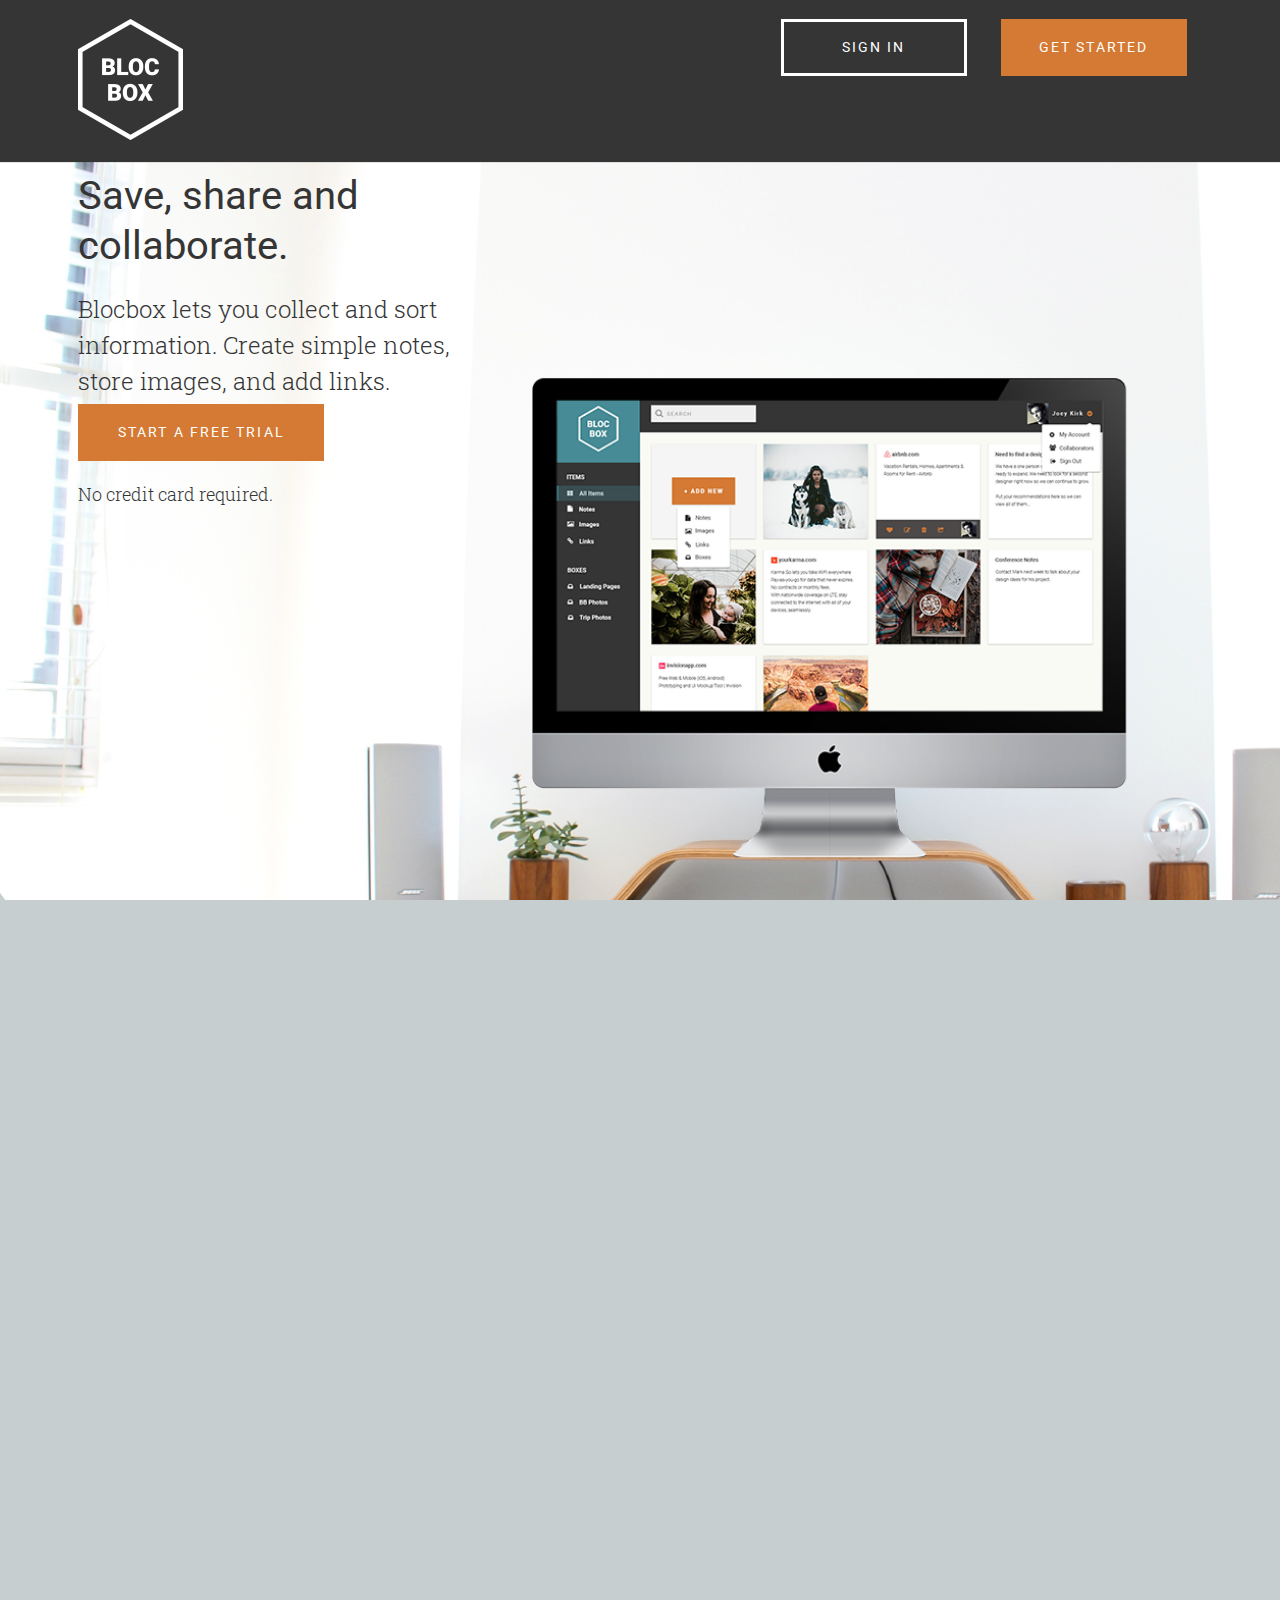
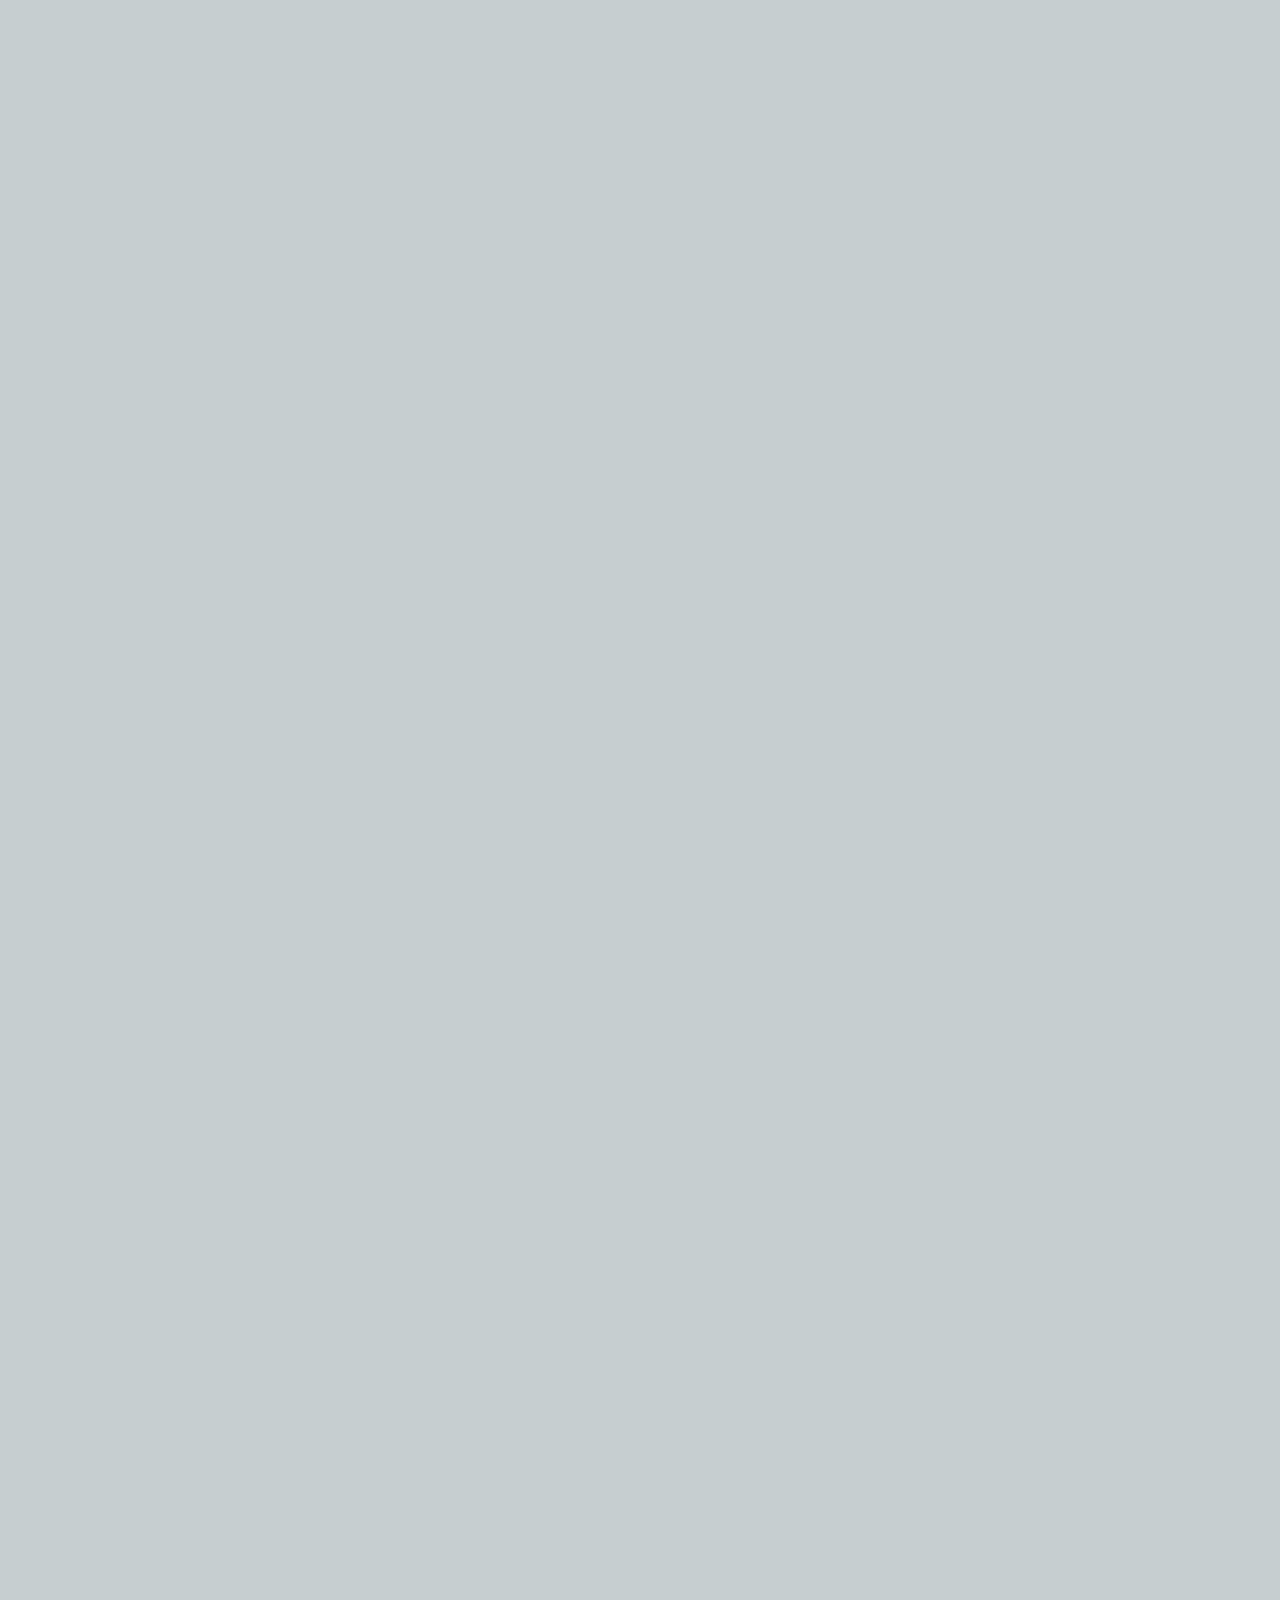
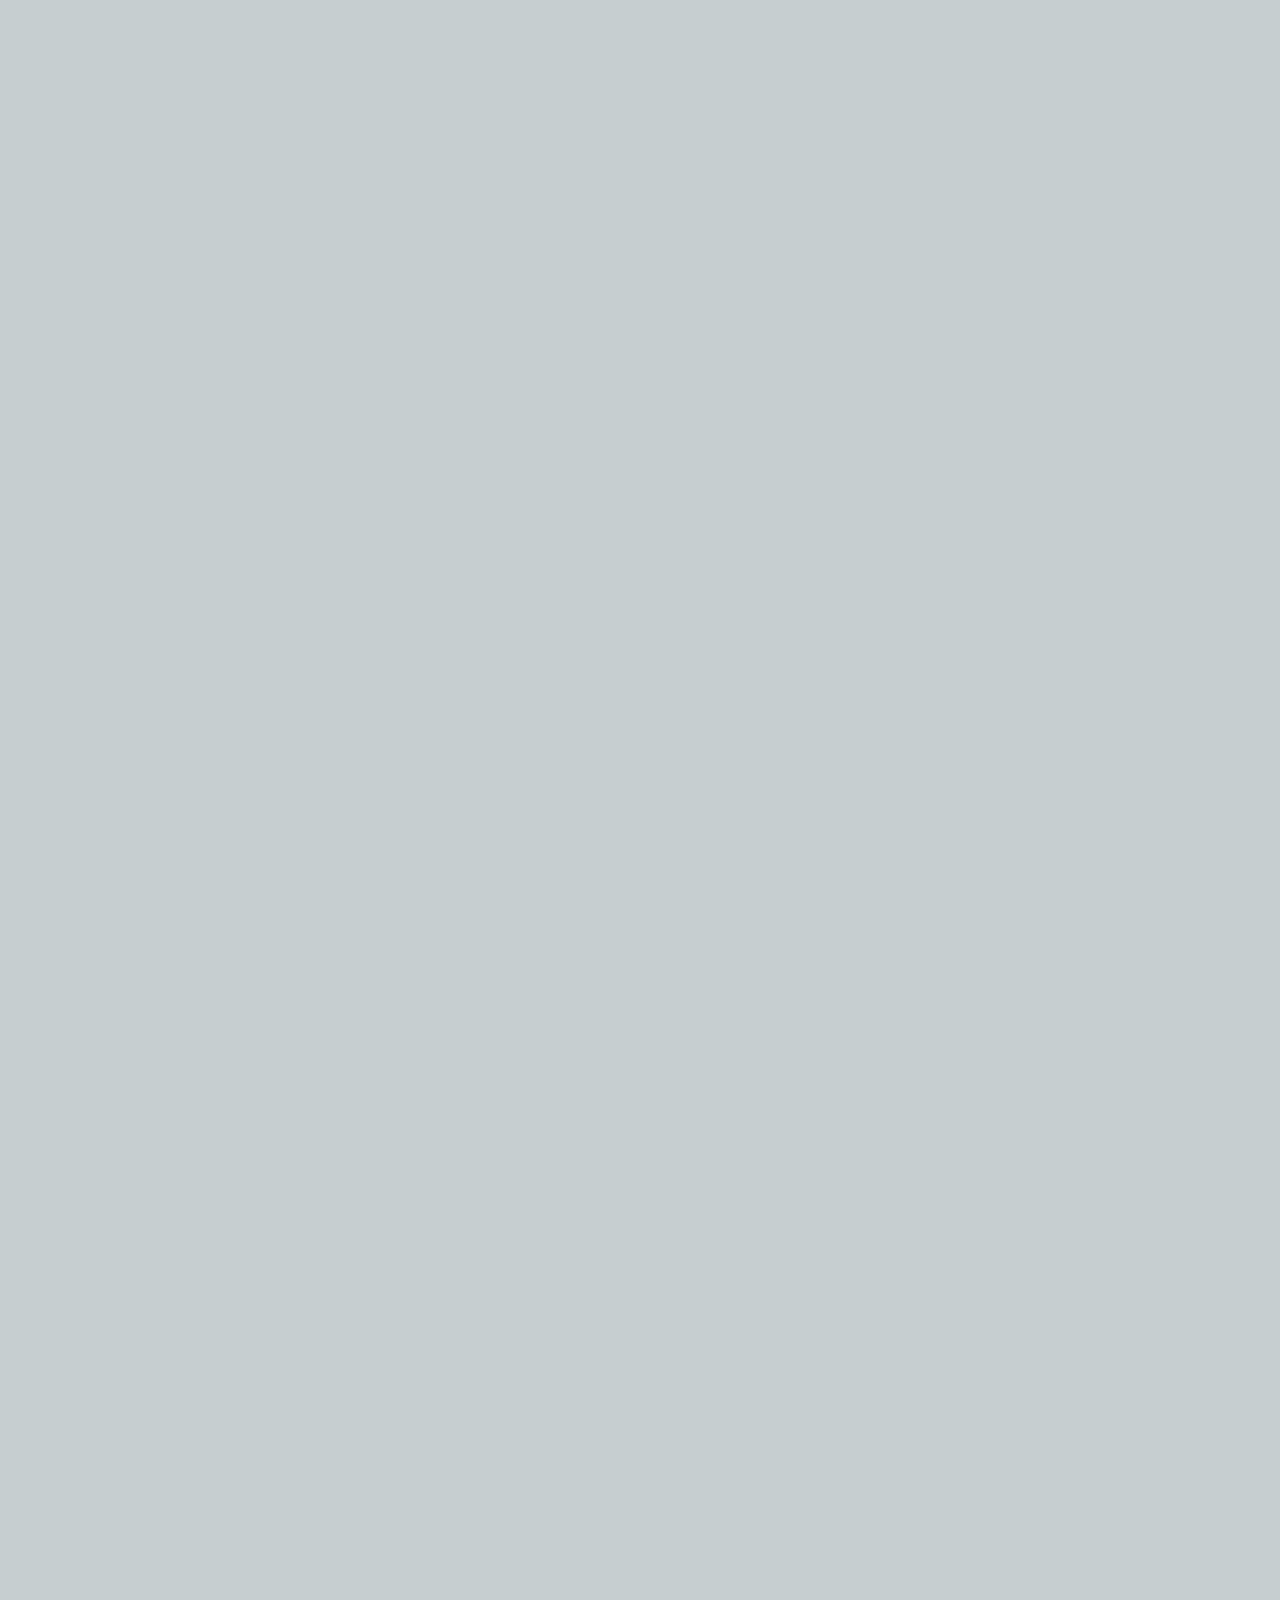
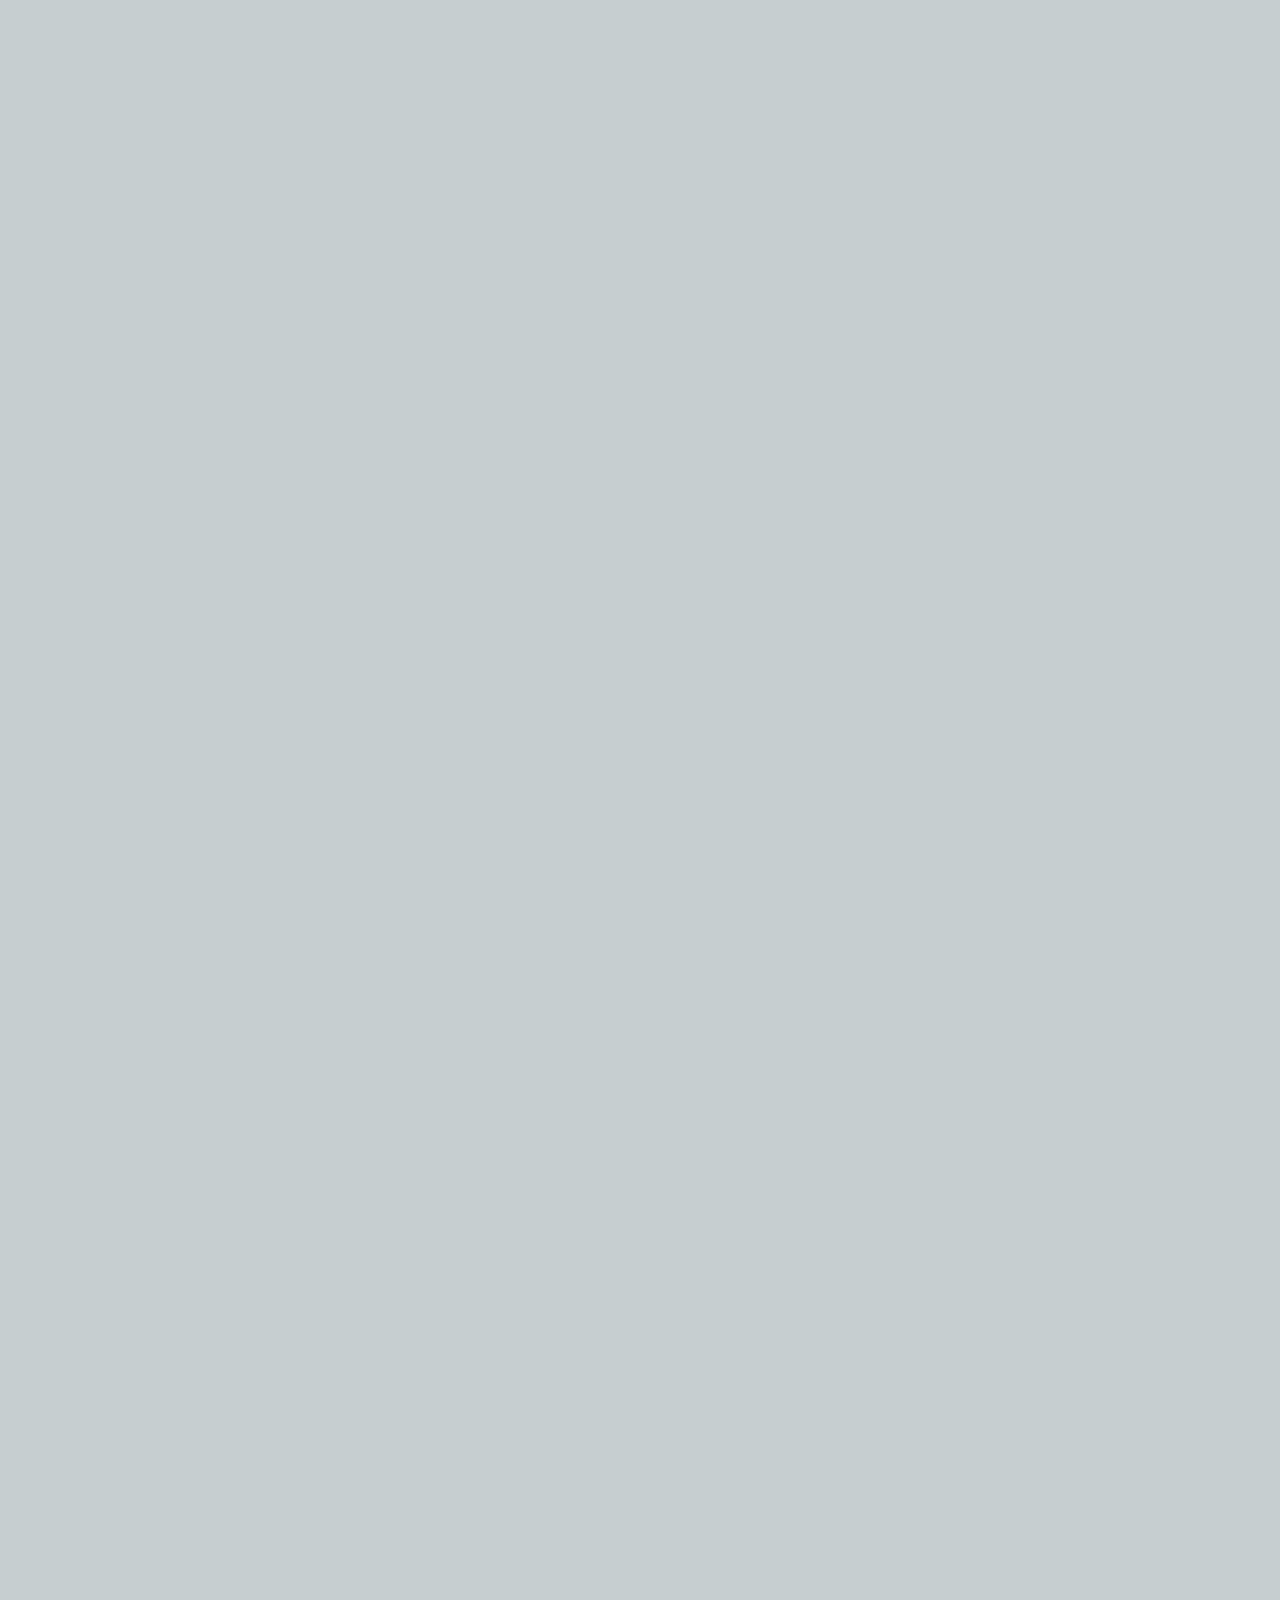
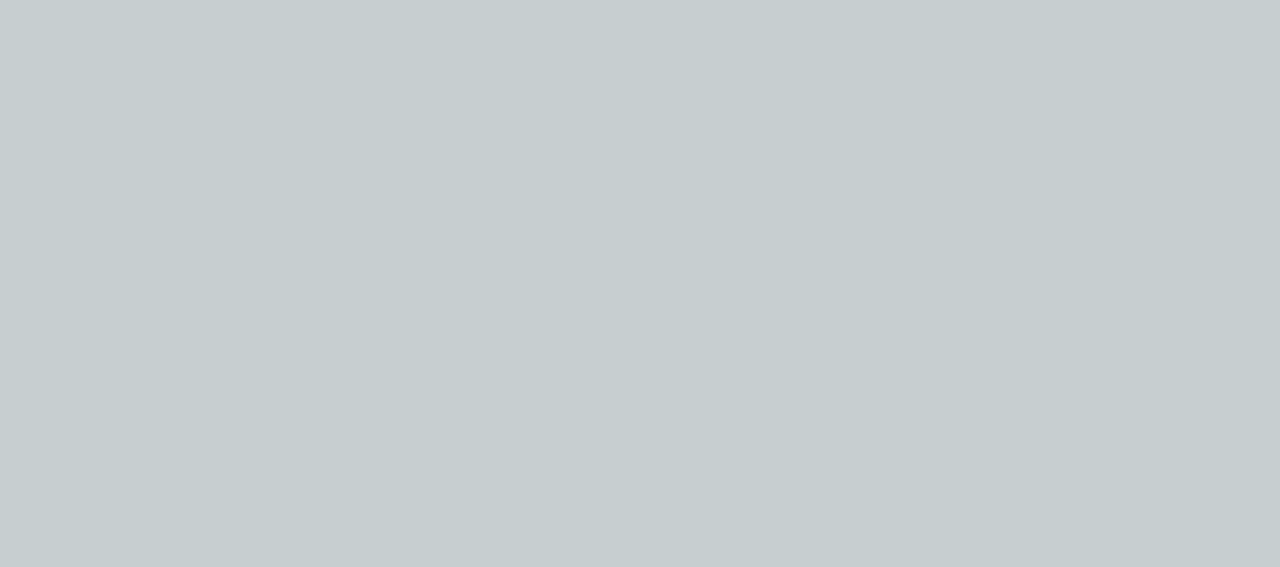
==== index.html @ d4525fab "Assignment-32-completed" ====
<!DOCTYPE html>
<html lang="en-us">
<head>
  <meta http-equiv="X-UA-Compatible" content="IE=Edge">
  <meta charset="UTF-8">
  <title>Save, share and collaborate | Blocbox</title>

  <!-- Google Fonts -->
  <link href="https://fonts.googleapis.com/css?family=Roboto+Slab:300,400|Roboto:400,500" rel="stylesheet">

  <!-- CSS -->
 <link rel="stylesheet" href="css/normalize.css">
 <link rel="stylesheet" href="css/style.css">
 <link rel="stylesheet" href="css/font-awesome.css">
   <link rel="stylesheet"
  href="https://cdn.jsdelivr.net/npm/animate.css@3.5.2/animate.min.css">
  <!-- or -->
  <link rel="stylesheet"
  href="https://cdnjs.cloudflare.com/ajax/libs/animate.css/3.5.2/animate.min.css">
</head>
<body>
   <!-- Hero -->
  <header>
    <nav class="container">
      <div class="hero-text one-half">
        <a href="index.html" class="site-logo"><img src="images/site-logo.png" alt="Blocbox" /></a>
        <h1 class="animated fadeIn">Save, share and<br/>collaborate.</h1>
        <h2>Blocbox lets you collect and sort<br/>information. Create simple notes,<br/>store images, and add links.</h2>
        <a href="signup.html" class="btn-trial"><h7>START A FREE TRIAL</h7></a>
        <p>No credit card required.</p>
      </div>
      <div class="one-half">
        <ul>
          <li class="btn-outline"><a href="signin.html"><h7>SIGN IN</h7></a></li>
            <li class="btn-header"><a href="signup.html"><h7>GET STARTED</h7></a></li>
          </ul>
        </div>
      </nav>
    </header>
    <main role="main">

      <!-- Benefits -->
      <section class="benefits">
      <ul class="container">
        <li class="create-notes-text one-half">
        <h3>CREATE NOTES</h3>
        <p>Using Markdown, you can create simple text­based documents to save and share. You can collaborate with others to write and edit content.</p>
        <a href="signup.html" class="btn-brown"><h7>GET STARTED</h7></a>
        </li>
        <li class="create-notes-image one-half">
        <img src="images/create-notes.png" alt="Create Notes" />
        </li>
        <li class="save-images-text one-half">
        <h3>SAVE IMAGES</h3>
        <p>Are there images you find interesting enough to save? Now you have a way to organize and store those within blocbox.</p>
        <a href="signup.html" class="btn-brown"><h7>GET STARTED</h7></a>
        </li>
        <li class="save-images-image one-half">
        <img src="images/save-images.png" alt="Save Images" />
        </li>
        <li class="add-links-text one-half">
        <h3>ADD LINKS</h3>
        <p>Forget bookmarking sites in your browser. With blocbox, you can add links, group them and view them from any computer.</p>
        <a href="signup.html" class="btn-brown"><h7>GET STARTED</h7></a>
        </li>
        <li class="add-links-image left-half">
        <img src="images/add-links.png" alt="Add Links" />
        </li>
      </ul>
      </section>

        <!-- Pricing -->
        <section class="pricing">
          <div class="container">
            <h3>PRICING</h3>
            <p>We have many options to fit your needs. It’s free to try out for 30 days* Here are the different features of each plan:</p>
          </div>
          <ul class="container">
            <li class="one-third">
              <div class="box-casual">
                <h4>CASUAL</h4>
                <h6>FREE</h6>
                <ul>
                <h4>
                  <li>Up to 5 boxes</li>
                  <li>Up to 10 collaborators</li>
                  <li><strong>2GB</strong> of storage</li>
                </h4>
                </ul>
                <a href="signup.html" class="btn-trial"><h7>START A FREE TRIAL</h7></a>
              </div>
            </li>
          <li class="one-third">
             <div class="box-professional">
               <h4>PROFESSIONAL</h4>
               <h6><span>$</span>5 <span class="month">/month</span></h6>
               <img src="images/professional-bookmark-icon.png" alt="Professional" />
                <ul>
                <h4>
                 <li>Unlimited boxes</li>
                 <li>Up to 20 collaborators</li>
                 <li><strong>5GB</strong> of storage</li>
                 <li>Real-time collaboration</li>
               </h4>
                </ul>
                <a href="signup.html" class="btn-trial"><h7>START A FREE TRIAL</h7></a>
              </div>
           </li>
         <li class="one-third">
             <div class="box-expert">
              <h4>EXPERT</h4>
              <h6><span>$</span>10 <span class="month">/month</span></h6>
              <ul>
              <h4>
               <li>Unlimited boxes</li>
               <li>Unlimited collaborators</li>
               <li><strong>Unlimited</strong> storage</li>
               <li>Real-time collaboration</li>
             </h4>
              </ul>
              <a href="signup.html" class="btn-trial"><h7>START A FREE TRIAL</h7></a>
             </div>
          </li>
        </ul>
      </section>

  <!-- Testimonials -->
 <section class="testimonials">
   <div class="container">
     <h3>TESTIMONIALS</h3>
     <p>Blocbox has more than 100,000 satisfied users storing and collaborating with teams across the world. Here’s what a few have to say:</p>
   </div>
   <ul class="container">
     <li class="one-half">
       <blockquote><h4>"Blocbox has made it easier to find</br>and keep things I love."</h4></blockquote>
       <img src="images/stella.png" alt="avatar">
       <p class="name"><strong>Stella B.</strong><br/>Freelance Designer, N. Dakota</p>
     </li>  
     <li class="one-half">
       <blockquote><h4>"I can share my notes with other</br>designers on my team."</h4>
       </blockquote>
       <img src="images/rich.png" alt="avatar">
       <p class="name"><strong>Rich G.</strong><br/>Product Designer, MA</p>
     </li>  
     <li class="one-half">
       <blockquote><h4>"Creating simple text documents</br>couldn't be any easier."</h4>
       </blockquote>
       <img src="images/steve.png" alt="avatar">
       <p class="name"><strong>Steve G.</strong><br/>Accountant, NY</p>
     </li>
     <li class="one-half">
       <blockquote><h4>"Blocbox allows me to save my</br>favorite images and links easily."</h4></blockquote>
       <img src="images/Greg.png" alt="avatar">
       <p class="name"><strong>Greg B.</strong><br/>UX Designer, CA</p>
     </li>   
  </ul>
 </section>
      </main>
      <!-- Footer -->
 <footer>
   <div class="container footer-nav-block">
       <div class="left-footer-block one-fifth">
         <h8 class="copyright-block">&copy; 2017 Blocbox All Rights Reserved.</h8>
       </div>
       <nav class="link-block middle-left-footer-block one-fifth">
        <h5>MEET BLOCBOX</h5>
         <ul>
           <li><a href=""><h5>Contact Us</h5></a></li>
           <li><a href=""><h5>About Us</h5></a></li>
         </ul>
       </nav>
       <nav class="link-block middle-footer-block one-fifth">
        <h5>BLOCBOX TERMS</h5>
         <ul>
           <li><a href=""><h5>Terms</h5></a></li>
           <li><a href=""><h5>Privacy Policy</h5></a></li>
         </ul>
       </nav>
       <nav class="link-block middle-right-footer-block one-fifth">
        <h5>FOLLOW US</h5>
         <ul>
           <li><img src="images/twitter.png" alt="avatar"></li>
           <li><img src="images/facebook.png" alt="avatar"></li>
           <li><img src="images/instagram.png" alt="avatar"></li>
         </ul>
       </nav>
       <div class="right-footer-block one-fifth">
         <img class="logo" src="images/site-logo.png" alt="Blocbox" />
       </div>
   </div>
 </footer>
</body>
</html>
---- css/style.css ----
html, body{
   overflow-x: hidden;
 }
 body {
   font-color:#353535;
   background: #c7ced0;
 }

 h1 {
   font-family: 'Roboto', sans-serif;
   font-size: 40px;
   line-height: 50px;
   font-weight: 400;
   margin-bottom: 5px;
 }
  h2 {
   font-family: 'Roboto Slab', serif;
   font-size20px;
   line-height: 36px;
   font-weight: 300;
   margin-bottom: 5px;
 }
 h3 {
   font-family: 'Roboto', sans-serif;
   font-size: 22px;
   font-weight: 400;
   letter-spacing: 0.2em;
   margin-bottom: 5px;
 }
 h5 {
   font-family: 'Roboto', sans-serif;
   font-size: 14px;
   font-weight: 400;
 }
 h4 {
   font-family: 'Roboto', sans-serif;
   font-size: 16px;
   line-height: 40px;
   font-weight: 400;
   margin-bottom: 5px;
 }
 h6 {
   font-family: 'Roboto', sans-serif;
   font-size: 24px;
   line-height: 30px;
   font-weight: 400;
   margin-bottom: 5px;
 }
 h7 {
   font-family: 'Roboto', sans-serif;
   font-size: 14px;
   font-weight: 400;
   letter-spacing: 0.15em;
   margin-bottom: 5px;
 }
 h8 {
   font-family: 'Roboto', sans-serif;
   font-size: 12px;
   font-weight: 400;
   margin-bottom: 5px;
 }

 p {
   font-family: 'Roboto Slab', serif;
   font-size: 18px;
   line-height: 30px;
   font-weight: 300;
 }
 
 /* GRID */
 .container {
   margin-right: auto;
   margin-left: auto;
   padding-left: 15px;
   padding-right: 15px;
   position: relative;
 }
 .container:before,
 .container:after {
   content: " ";
   display: table;
 }
 .container:after {
   clear: both;
 }
 .one-half, .one-third, .one-fourth, .one-fifth {
   width:96%;
   float:left;
   position:relative;
   min-height: 1px;
   margin:0 2% 20px;
 }

@media (min-width: 768px) {
   .container {
     width: 750px;
   }
 }
 @media (min-width: 992px) {
   .container {
     width: 970px;
   }
   .one-half {
     width:46%;
   }
   .one-third {
     width:29.33333%;
   }
   .one-fourth {
     width:21%;
   }
   .one-fifth {
     width:17%;
 }
 @media (min-width: 1200px) {
   .container {
     width: 1170px;
   }
 @media (min-width: 1900px) {
  .container {
    width: 1870px;
  }
 }

 /* HEADER */
 header {
   color:#353535;
   background-image: url("images/hero.png");
   height:1106px;
   width: 100%;
   background-repeat: no-repeat;
   background-size: cover;
   background-position: top center;
   margin-top: 0;
   padding: 0;
}
 }
 header nav {
   padding:1.2em 0;
 }
 header nav ul {
   display:inline;
   text-align: right;
   float:right;
   margin:0;
 }
 header nav ul > li {
   list-style-type: none;
   display: inline-block;
   margin:0 15px;
 }
 header nav ul > li.btn-outline {
   padding:16px 20px;
   text-align: center;
   border:3px solid #FFFFFF;
   font-weight: 400;
   width: 140px;
   display: inline-block;
   box-shadow: 1px 0% 3px 20% #000000;
 }
 header nav ul > li.btn-outline:hover {
   background:#FFFFFF;
 }
 header nav ul > li > a {
   color:#FFFFFF;
   text-decoration: none;
 }
 header nav ul > li.btn-outline:hover > a {
   color:#353535;
 }
 header .hero {
   text-align: left;
   display: block;
   position: relative;
 }

 /* Here text */
 .hero-text one-half {
   margin: 20px
 }

/* The hero image */
html, body{
   height: 100%;
}

 /* BUTTONS */
 .btn-header {
   color: #FFFFFF;
   font-weight: 400;
   text-decoration: none;
   text-align: center;
   padding: 16px 20px;
   background: #d47a34;
   border: 3px solid #d47a34;
   display: inline-block;
   width: 140px;
   box-shadow: 1px 0% 3px 20% #000000;
 }
 .btn-header:hover, .btn-trial:hover {
   background:#e38f4d;
   border: 3px solid #e38f4d;
 }
 .btn-trial {
   color: #FFFFFF;
   font-weight: 400;
   text-decoration: none;
   text-align: center;
   padding: 16px 20px;
   background: #d47a34;
   border: 3px solid #d47a34;
   display: inline-block;
   width: 200px;
   box-shadow: 1px 0% 3px 20% #000000;
 }
 .btn-brown {
   color: #FFFFFF;
   font-weight: 400;
   text-decoration: none;
   text-align: center;
   padding: 16px 20px;
   background: #353535;
   border: 3px solid #353535;
   display: inline-block;
   width: 140px;
   box-shadow: 1px 0% 3px 20% #000000;
 }
 .btn-brown:hover {
   background:#484545;
   border: 3px solid #484545;
 }

/* BENEFITS */
.benefits {
   text-align: left;
   display:block;
   position:relative;
 }
 .benefits ul {
   margin: 0 auto;
   padding:4em 0;
 }
 .benefits ul li {
   list-style-type: none;
   display: inline-block;
 }
 .create-notes-text {
   list-style-type: none;
   float:right;  
   margin:200px 0px 0px 0px;
   vertical-align: middle;
 }
 .create-notes-image {
   list-style-type: none;
   display: inline-block;
   float: left;
 }
.save-images-text {
   list-style-type: none;
   float:left;
   vertical-align: middle;
   margin:200px
}
.save-images-image {
   list-style-type: none;
   display: inline-block;
   float: right;
 }
.add-links-text {
   list-style-type: none;
   float:right;
   vertical-align: middle;
   margin:200px
}
.add-links-image {
   list-style-type: none;
   display: inline-block;
   float: left;
}

/* PRICING */
 .pricing {
   background-image: url("images/pricing-background.png");
   background-size: cover;
   text-align: center;
   background-repeat: no-repeat;
   background-position: top center;
   margin-top: 0;
   padding: 0;
 }
 .pricing h2, .pricing p {
   color:#FFFFFF;
 }
 .pricing ul {
   margin:0 auto;
   padding:2em 0;
 }
 .pricing ul li {
   list-style-type: none;
 } 
 .box {
   padding:0 15px 15px;
   background: #FFFFFF;
   box-shadow: 0px 2px 4px 0px rgba(0,0,0,0.20);
   min-height: 439px;
   position: relative;
   margin-top: 25px;
 }
 .box.middle {
   min-height: 485px;
   margin-top:0px;
 }
 .box h3 {
   font-family: "Lato", Helvetica, Arial, sans-serif;
   font-weight: 600;
   text-transform: uppercase;
   background: #E2E2E2;
   box-shadow: 0px 1px 2px 0px rgba(0,0,0,0.40);
   left:0;
   right:0;
   top:0;
   text-align: center;
   margin:0 -15px 40px;
   padding:10px 0;
 }
 .box h4 {
   font-size:50px;
   font-weight: normal;
   margin:40px 0 10px;
   color:#3498DB;
 }
 .box h4 span {
   font-size:32px;
   vertical-align: top;
 }
 .box h4 span.month {
   font-family: "Lato", Helvetica, Arial, sans-serif;
   font-weight: 100;
   color:#888888;
   font-size:20px;
   vertical-align: middle;
 }
 .box ul li {
   font-size:18px;
   margin-bottom:20px;
   font-weight: 100;
 }
 .box .btn {
   position:absolute;
   bottom:20px;
   left:20px;
   right:20px;
 }
 .small {
   font-size: 12px;
   color: #FEFEFE;
   line-height: 15px;
   font-style:italic;
 }

 /* TESTIMONIALS */
 .testimonials {
   background-image: url("images/testimonials.png");
   padding:4em 0;
   text-align: center;
 }
 .testimonials h2 {
   color:#3498DB;
 }
 .testimonials ul li {
   list-style-type: none;
 }
 .testimonials blockquote {
   color:#FFFFFF;
   text-align: left;
   font-style: italic;
   background:#34495E;
   position: relative;
   padding:30px;
   width:auto;
   margin:0;
 }
 .testimonials blockquote:after {
   top: 100%;
   left: 13%;
   border: solid transparent;
   content: " ";
   height: 0;
   width: 0;
   position: absolute;
   pointer-events: none;
   border-top-color: #34495E;
   border-width: 10px;
   margin-left: -10px;
 }
 .testimonials img {
   height: 65px;
   width: 65px;
   border-radius:50%;
   float: left;
   display: inline-block;
   margin:20px 10px 0 0;
 }
 .testimonials p.name {
   float: left;
   display: inline-block;
   text-align: left;
   font-size:13px;
   margin-top: 30px;
 }
 /* FOOTER */
 footer {
   background-color: #353535;
   color: #FFFFFF;
   height: 220px;
   position: relative;
   overflow: hidden;
   z-index: 0;
 }
 footer nav ul li {
   list-style-type: none;
   display: inline;
 }
 footer nav ul li a {
   color:#FFFFFF;
   text-decoration: none;
 }
 footer .right-footer-block {
   background-color: transparent;
 }
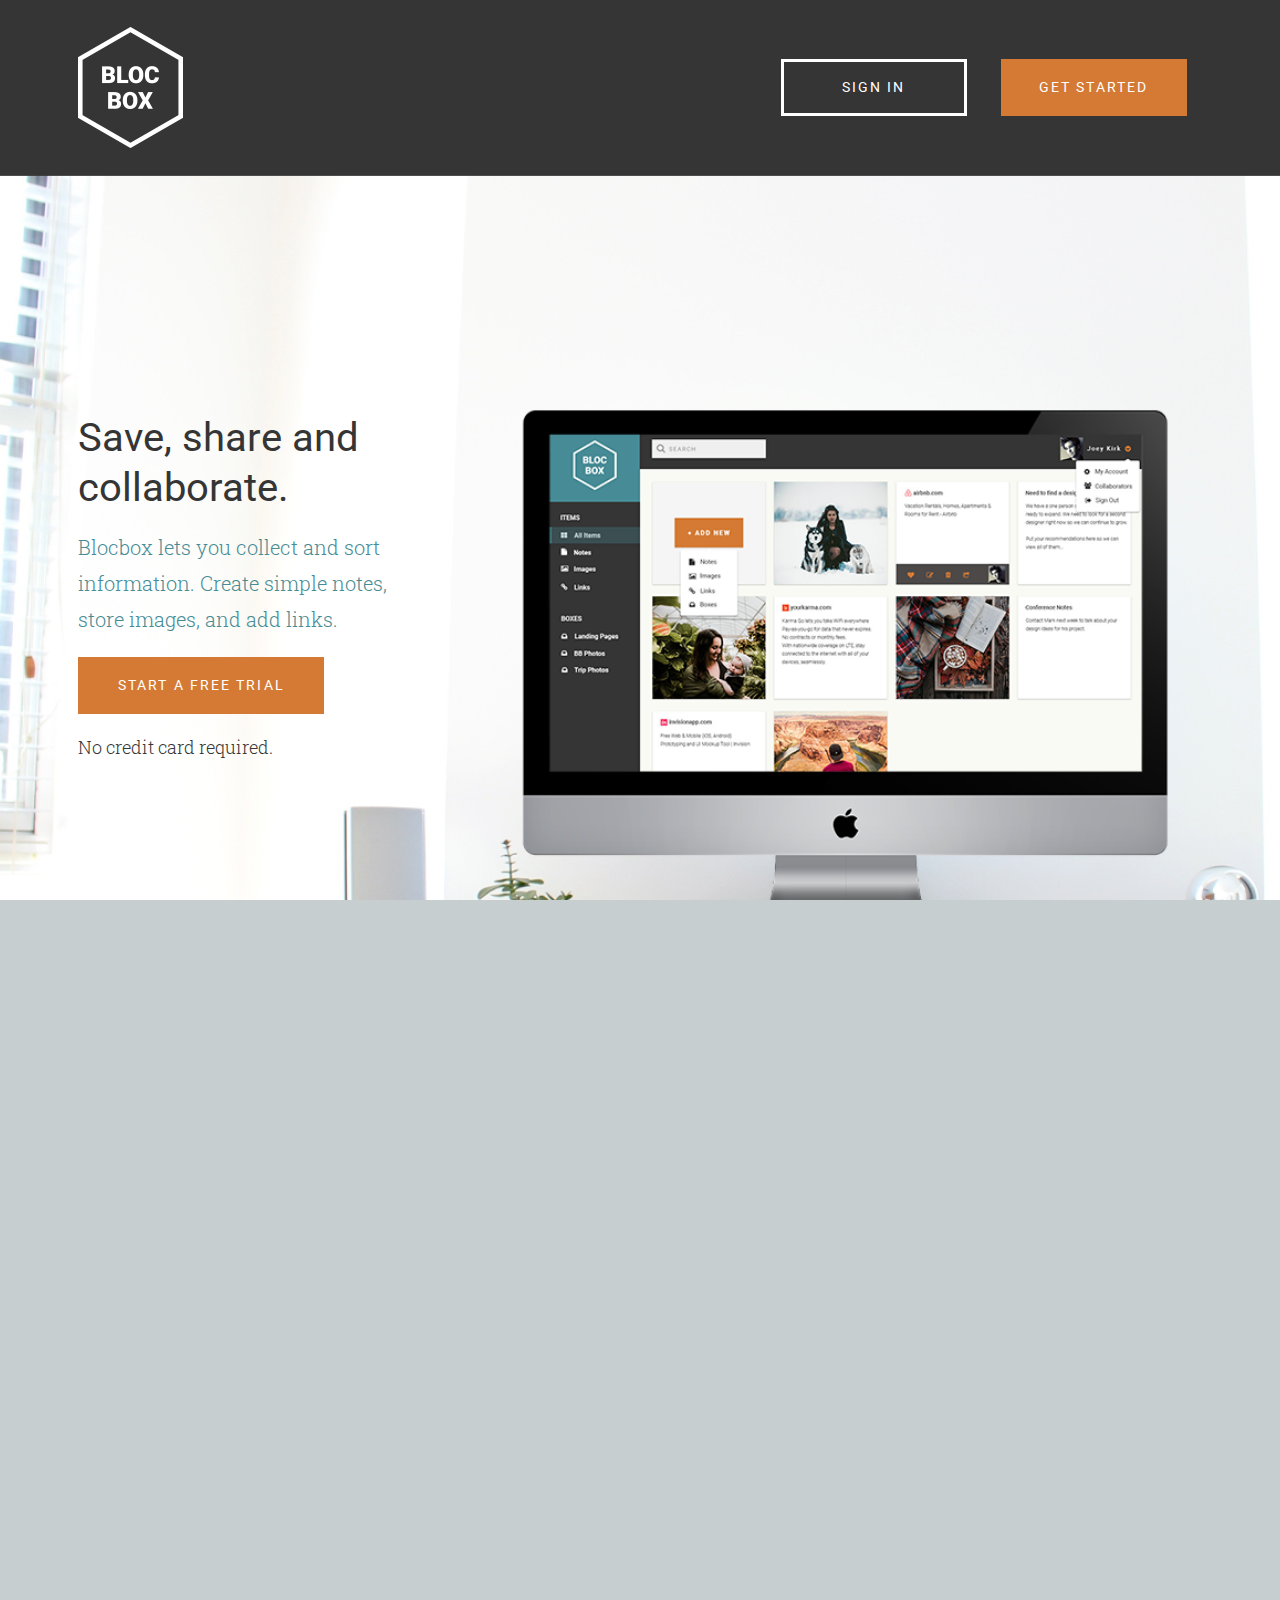
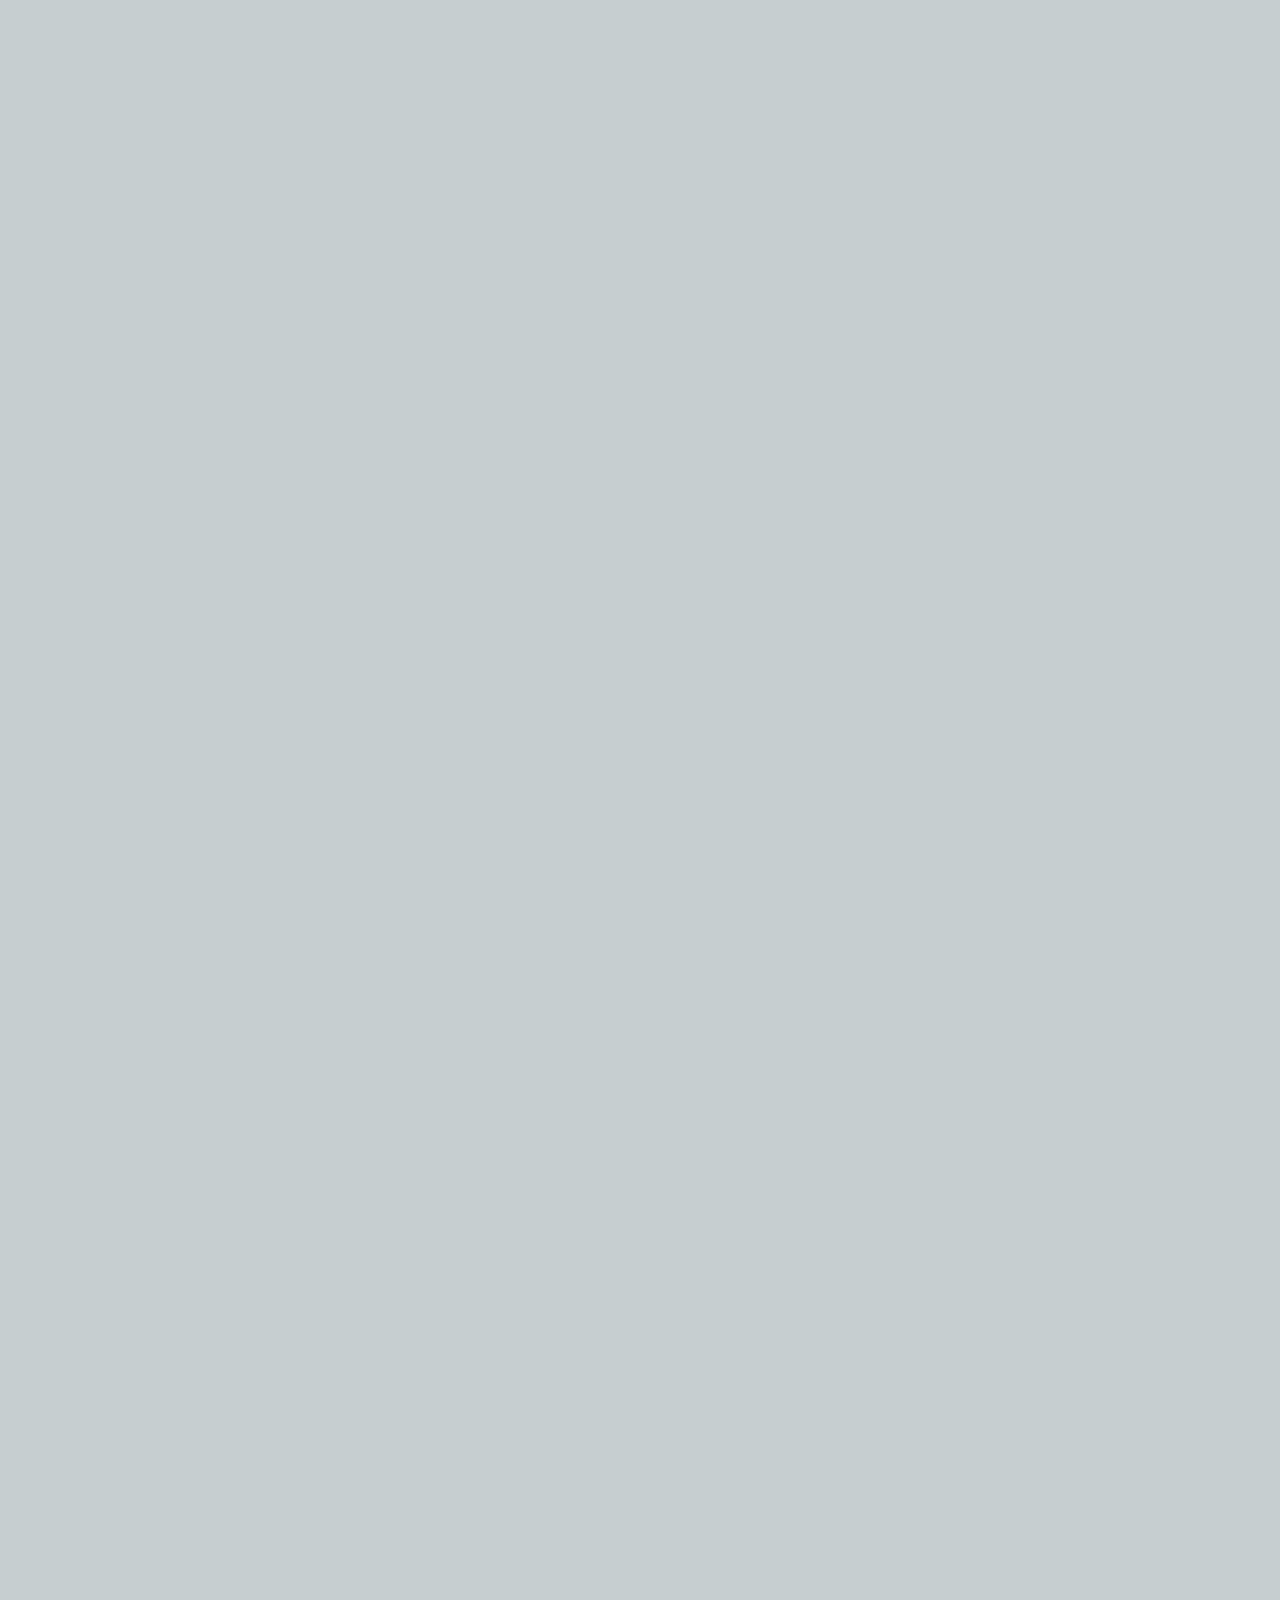
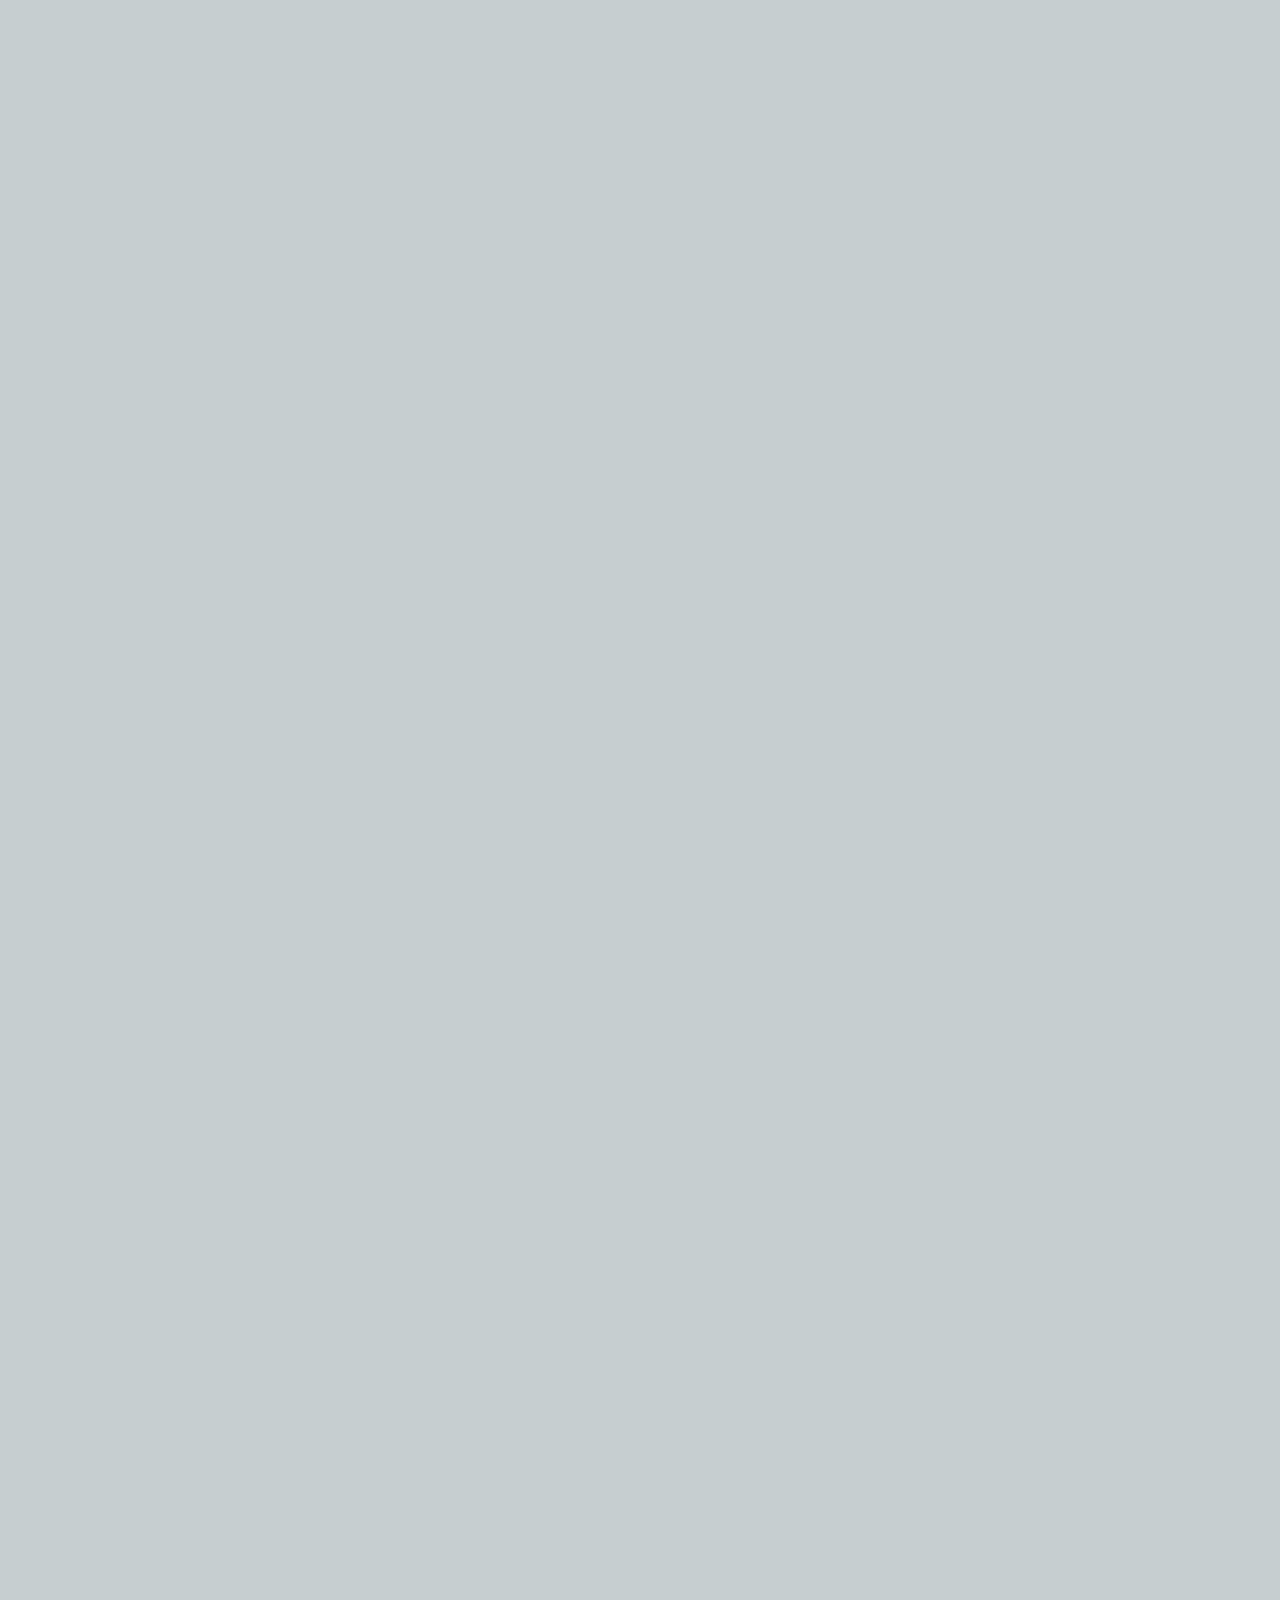
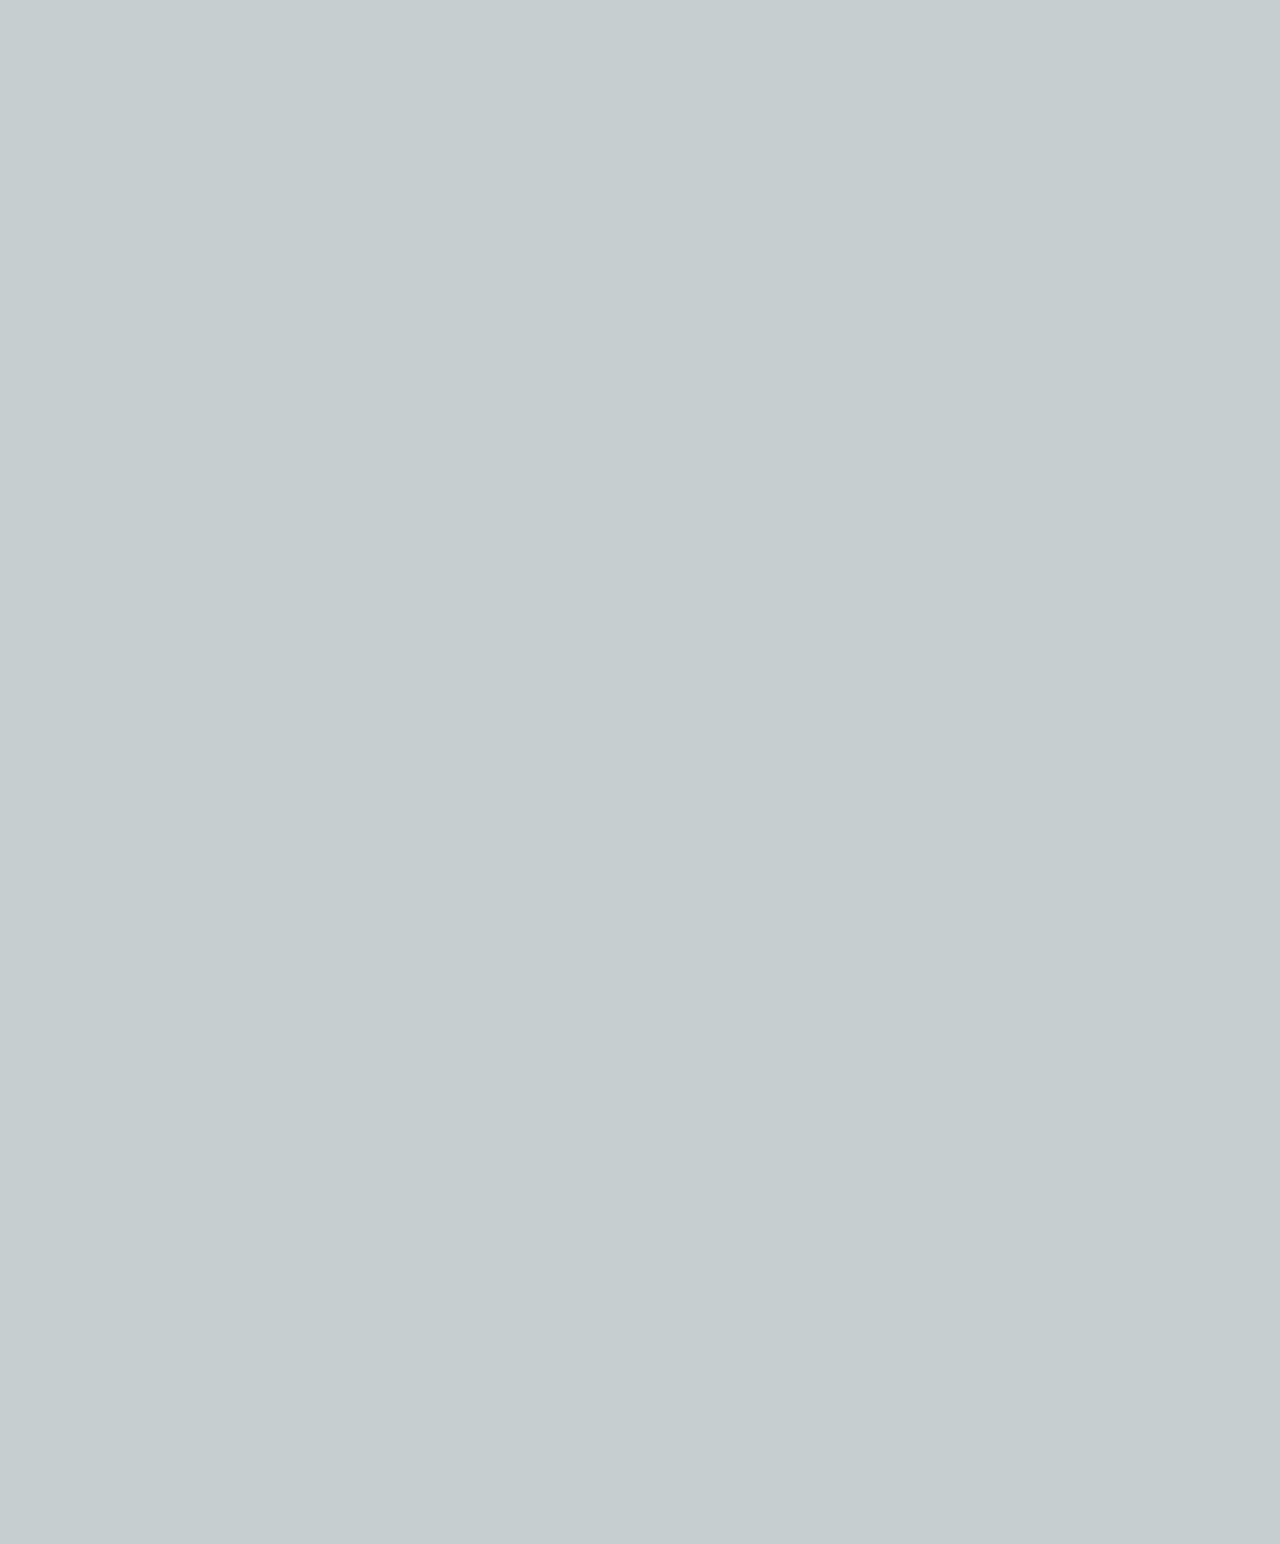
==== commit 494ea508: "Assignment-31-completed" ====
--- a/index.html
+++ b/index.html
@@ -24,10 +24,12 @@
     <nav class="container">
       <div class="hero-text one-half">
         <a href="index.html" class="site-logo"><img src="images/site-logo.png" alt="Blocbox" /></a>
+      <div class="text">
         <h1 class="animated fadeIn">Save, share and<br/>collaborate.</h1>
         <h2>Blocbox lets you collect and sort<br/>information. Create simple notes,<br/>store images, and add links.</h2>
         <a href="signup.html" class="btn-trial"><h7>START A FREE TRIAL</h7></a>
         <p>No credit card required.</p>
+      </div>
       </div>
       <div class="one-half">
         <ul>
@@ -63,7 +65,7 @@
         <p>Forget bookmarking sites in your browser. With blocbox, you can add links, group them and view them from any computer.</p>
         <a href="signup.html" class="btn-brown"><h7>GET STARTED</h7></a>
         </li>
-        <li class="add-links-image left-half">
+        <li class="add-links-image one-half">
         <img src="images/add-links.png" alt="Add Links" />
         </li>
       </ul>
@@ -73,50 +75,50 @@
         <section class="pricing">
           <div class="container">
             <h3>PRICING</h3>
-            <p>We have many options to fit your needs. It’s free to try out for 30 days* Here are the different features of each plan:</p>
+            <p>We have many options to fit your needs. It’s free to try out for 30 days*</br>Here are the different features of each plan:</p>
           </div>
           <ul class="container">
             <li class="one-third">
-              <div class="box-casual">
+              <div class="box">
                 <h4>CASUAL</h4>
                 <h6>FREE</h6>
                 <ul>
-                <h4>
+                <h9>
                   <li>Up to 5 boxes</li>
                   <li>Up to 10 collaborators</li>
                   <li><strong>2GB</strong> of storage</li>
-                </h4>
+                </h9>
                 </ul>
                 <a href="signup.html" class="btn-trial"><h7>START A FREE TRIAL</h7></a>
               </div>
             </li>
           <li class="one-third">
-             <div class="box-professional">
+             <div class="box">
                <h4>PROFESSIONAL</h4>
                <h6><span>$</span>5 <span class="month">/month</span></h6>
-               <img src="images/professional-bookmark-icon.png" alt="Professional" />
+               <img src="images/professional-bookmark-icon.png" alt="Professional" class="bookmark-icon" />
                 <ul>
-                <h4>
+                <h9>
                  <li>Unlimited boxes</li>
                  <li>Up to 20 collaborators</li>
                  <li><strong>5GB</strong> of storage</li>
                  <li>Real-time collaboration</li>
-               </h4>
+               </h9>
                 </ul>
                 <a href="signup.html" class="btn-trial"><h7>START A FREE TRIAL</h7></a>
               </div>
            </li>
          <li class="one-third">
-             <div class="box-expert">
+             <div class="box">
               <h4>EXPERT</h4>
               <h6><span>$</span>10 <span class="month">/month</span></h6>
               <ul>
-              <h4>
+              <h9>
                <li>Unlimited boxes</li>
                <li>Unlimited collaborators</li>
                <li><strong>Unlimited</strong> storage</li>
                <li>Real-time collaboration</li>
-             </h4>
+             </h9>
               </ul>
               <a href="signup.html" class="btn-trial"><h7>START A FREE TRIAL</h7></a>
              </div>
@@ -128,30 +130,28 @@
  <section class="testimonials">
    <div class="container">
      <h3>TESTIMONIALS</h3>
-     <p>Blocbox has more than 100,000 satisfied users storing and collaborating with teams across the world. Here’s what a few have to say:</p>
+     <p>Blocbox has more than 100,000 satisfied users storing and collaborating</br>with teams across the world. Here’s what a few have to say:</p>
    </div>
    <ul class="container">
-     <li class="one-half">
-       <blockquote><h4>"Blocbox has made it easier to find</br>and keep things I love."</h4></blockquote>
+     <li class="testimonials-bg one-half">
        <img src="images/stella.png" alt="avatar">
        <p class="name"><strong>Stella B.</strong><br/>Freelance Designer, N. Dakota</p>
+       <blockquote>"Blocbox has made it easier to find and keep things I love."</blockquote>
      </li>  
-     <li class="one-half">
-       <blockquote><h4>"I can share my notes with other</br>designers on my team."</h4>
-       </blockquote>
+     <li class="testimonials-bg one-half">
        <img src="images/rich.png" alt="avatar">
        <p class="name"><strong>Rich G.</strong><br/>Product Designer, MA</p>
+       <blockquote>"I can share my notes with other designers on my team."</blockquote>
      </li>  
-     <li class="one-half">
-       <blockquote><h4>"Creating simple text documents</br>couldn't be any easier."</h4>
-       </blockquote>
+     <li class="testimonials-bg one-half">
        <img src="images/steve.png" alt="avatar">
        <p class="name"><strong>Steve G.</strong><br/>Accountant, NY</p>
+       <blockquote>"Creating simple text documents couldn't be any easier."</blockquote>
      </li>
-     <li class="one-half">
-       <blockquote><h4>"Blocbox allows me to save my</br>favorite images and links easily."</h4></blockquote>
+     <li class="testimonials-bg one-half">
        <img src="images/Greg.png" alt="avatar">
        <p class="name"><strong>Greg B.</strong><br/>UX Designer, CA</p>
+       <blockquote>"Blocbox allows me to save my favorite images and links easily."</blockquote>
      </li>   
   </ul>
  </section>
@@ -165,23 +165,23 @@
        <nav class="link-block middle-left-footer-block one-fifth">
         <h5>MEET BLOCBOX</h5>
          <ul>
-           <li><a href=""><h5>Contact Us</h5></a></li>
-           <li><a href=""><h5>About Us</h5></a></li>
+           <li><a href="contactus.html"><h10>Contact Us</h10></a></li>
+           <li><a href="aboutus.html"><h10>About Us</h10></a></li>
          </ul>
        </nav>
        <nav class="link-block middle-footer-block one-fifth">
         <h5>BLOCBOX TERMS</h5>
          <ul>
-           <li><a href=""><h5>Terms</h5></a></li>
-           <li><a href=""><h5>Privacy Policy</h5></a></li>
+           <li><a href="terms.html"><h10>Terms</h10></a></li>
+           <li><a href="policy.html"><h10>Privacy Policy</h10></a></li>
          </ul>
        </nav>
        <nav class="link-block middle-right-footer-block one-fifth">
         <h5>FOLLOW US</h5>
          <ul>
-           <li><img src="images/twitter.png" alt="avatar"></li>
-           <li><img src="images/facebook.png" alt="avatar"></li>
-           <li><img src="images/instagram.png" alt="avatar"></li>
+           <li><img src="images/twitter.png" alt="avatar" class="social"></li>
+           <li><img src="images/facebook.png" alt="avatar" class="social"></li>
+           <li><img src="images/instagram.png" alt="avatar" class="social"></li>
          </ul>
        </nav>
        <div class="right-footer-block one-fifth">
--- a/css/style.css
+++ b/css/style.css
@@ -2,7 +2,7 @@
    overflow-x: hidden;
  }
  body {
-   font-color:#353535;
+   color:#353535;
    background: #c7ced0;
  }
 
@@ -15,10 +15,11 @@
  }
   h2 {
    font-family: 'Roboto Slab', serif;
-   font-size20px;
+   font-size:20px;
    line-height: 36px;
    font-weight: 300;
-   margin-bottom: 5px;
+   margin-bottom: 20px;
+   color: #478b95;
  }
  h3 {
    font-family: 'Roboto', sans-serif;
@@ -31,6 +32,8 @@
    font-family: 'Roboto', sans-serif;
    font-size: 14px;
    font-weight: 400;
+   margin-top: 70px;
+   margin-bottom: 10px;
  }
  h4 {
    font-family: 'Roboto', sans-serif;
@@ -41,7 +44,7 @@
  }
  h6 {
    font-family: 'Roboto', sans-serif;
-   font-size: 24px;
+   font-size: 30px;
    line-height: 30px;
    font-weight: 400;
    margin-bottom: 5px;
@@ -57,9 +60,21 @@
    font-family: 'Roboto', sans-serif;
    font-size: 12px;
    font-weight: 400;
-   margin-bottom: 5px;
- }
-
+ }
+ h9 {
+  font-family: 'Roboto', sans-serif;
+  font-size: 16px;
+  line-height: 40px;
+  font-weight: 400;
+  margin-bottom: 5px;
+}
+h10 {
+  font-family: 'Roboto', sans-serif;
+  font-size: 12px;
+  font-weight: 400;
+  margin: 10px 70px 5px -40px;
+  float: left;
+}
  p {
    font-family: 'Roboto Slab', serif;
    font-size: 18px;
@@ -126,8 +141,8 @@
  header {
    color:#353535;
    background-image: url("images/hero.png");
-   height:1106px;
-   width: 100%;
+   height:1200px;
+   width:100%;
    background-repeat: no-repeat;
    background-size: cover;
    background-position: top center;
@@ -136,7 +151,7 @@
 }
  }
  header nav {
-   padding:1.2em 0;
+   padding:1.7em 0;
  }
  header nav ul {
    display:inline;
@@ -157,6 +172,7 @@
    width: 140px;
    display: inline-block;
    box-shadow: 1px 0% 3px 20% #000000;
+   margin-top: 32px
  }
  header nav ul > li.btn-outline:hover {
    background:#FFFFFF;
@@ -174,9 +190,9 @@
    position: relative;
  }
 
- /* Here text */
- .hero-text one-half {
-   margin: 20px
+ /* Hero text */
+ .text{
+   margin-top: 260px
  }
 
 /* The hero image */
@@ -211,6 +227,7 @@
    border: 3px solid #d47a34;
    display: inline-block;
    width: 200px;
+   position: relative;
    box-shadow: 1px 0% 3px 20% #000000;
  }
  .btn-brown {
@@ -242,54 +259,74 @@
  }
  .benefits ul li {
    list-style-type: none;
-   display: inline-block;
+ }
+ .benefits h3 {
+   color: #353535;
  }
  .create-notes-text {
    list-style-type: none;
    float:right;  
-   margin:200px 0px 0px 0px;
+   margin:325px -50px 0px 100px;
    vertical-align: middle;
  }
  .create-notes-image {
    list-style-type: none;
-   display: inline-block;
-   float: left;
+   float: left;
+   margin-left: -180px; 
+   size: cover;
  }
 .save-images-text {
    list-style-type: none;
    float:left;
    vertical-align: middle;
-   margin:200px
+   margin: 400px 400px 0 auto;
+
 }
 .save-images-image {
    list-style-type: none;
-   display: inline-block;
    float: right;
+   margin:-550px 0px 0px 0px;
+   size: cover;
  }
 .add-links-text {
    list-style-type: none;
    float:right;
    vertical-align: middle;
-   margin:200px
+   margin:750px -600px 0px 250px;
 }
 .add-links-image {
    list-style-type: none;
-   display: inline-block;
-   float: left;
+   float: left;
+   margin-left: -180px; 
+   margin-top: 420px;
+   size: cover;
 }
 
 /* PRICING */
  .pricing {
-   background-image: url("images/pricing-background.png");
-   background-size: cover;
-   text-align: center;
-   background-repeat: no-repeat;
-   background-position: top center;
-   margin-top: 0;
-   padding: 0;
- }
- .pricing h2, .pricing p {
-   color:#FFFFFF;
+  text-align: center;
+  height: 900px;
+  background-position: relative;
+  background-color: #353535;
+  border-radius: 0px 500px 0px 0px;
+}
+ .pricing h6 {
+  color:#478b95;
+ }
+
+ .pricing h4 {
+   background: #478b95;
+   color: #FFFFFF;
+   display: inline-block;
+   height: 65px;
+   width: 343px;
+   border-top-left-radius: 20px;
+   border-top-right-radius: 20px;
+   margin: auto;
+   text-align: center;
+   vertical-align: middle;
+   margin-left: -15px;
+   line-height: 65px;
  }
  .pricing ul {
    margin:0 auto;
@@ -298,74 +335,43 @@
  .pricing ul li {
    list-style-type: none;
  } 
+ .pricing h3 {
+  color: #FFFFFF;
+  margin-top: 80px;
+ }
+ .pricing p {
+  color: #FFFFFF;
+}
  .box {
    padding:0 15px 15px;
    background: #FFFFFF;
    box-shadow: 0px 2px 4px 0px rgba(0,0,0,0.20);
-   min-height: 439px;
+   min-height: 460px;
    position: relative;
    margin-top: 25px;
- }
- .box.middle {
-   min-height: 485px;
-   margin-top:0px;
- }
- .box h3 {
-   font-family: "Lato", Helvetica, Arial, sans-serif;
-   font-weight: 600;
-   text-transform: uppercase;
-   background: #E2E2E2;
-   box-shadow: 0px 1px 2px 0px rgba(0,0,0,0.40);
-   left:0;
-   right:0;
-   top:0;
-   text-align: center;
-   margin:0 -15px 40px;
-   padding:10px 0;
- }
- .box h4 {
-   font-size:50px;
-   font-weight: normal;
-   margin:40px 0 10px;
-   color:#3498DB;
- }
- .box h4 span {
-   font-size:32px;
-   vertical-align: top;
- }
- .box h4 span.month {
-   font-family: "Lato", Helvetica, Arial, sans-serif;
-   font-weight: 100;
-   color:#888888;
-   font-size:20px;
-   vertical-align: middle;
- }
- .box ul li {
-   font-size:18px;
-   margin-bottom:20px;
-   font-weight: 100;
- }
- .box .btn {
-   position:absolute;
-   bottom:20px;
-   left:20px;
-   right:20px;
- }
- .small {
-   font-size: 12px;
-   color: #FEFEFE;
-   line-height: 15px;
-   font-style:italic;
- }
-
+   border-radius: 20px;
+ }
+ .box .btn-trial {
+  position:absolute;
+  bottom:40px;
+  left:50px;
+  right:20px;
+  vertical-align: middle;
+ }
+ .bookmark-icon {
+  margin-right: 500px;
+  position: absolute;
+  bottom: 427px;
+  left: 20px;
+  right: 20px;
+ }
  /* TESTIMONIALS */
  .testimonials {
-   background-image: url("images/testimonials.png");
+   background-color: #478b95;
+   border-radius: 0px 0px 0px 500px;
+   height: 900px;
    padding:4em 0;
    text-align: center;
- }
- .testimonials h2 {
-   color:#3498DB;
  }
  .testimonials ul li {
    list-style-type: none;
@@ -373,41 +379,40 @@
  .testimonials blockquote {
    color:#FFFFFF;
    text-align: left;
-   font-style: italic;
-   background:#34495E;
-   position: relative;
-   padding:30px;
-   width:auto;
-   margin:0;
- }
- .testimonials blockquote:after {
-   top: 100%;
-   left: 13%;
-   border: solid transparent;
-   content: " ";
-   height: 0;
-   width: 0;
-   position: absolute;
-   pointer-events: none;
-   border-top-color: #34495E;
-   border-width: 10px;
-   margin-left: -10px;
- }
+   font-family: 'Roboto', sans-serif;
+   font-size: 16px;
+   line-height: 40px;
+   font-weight: 400;
+   margin: -190px 20px 20px 120px;
+   float: left;
+ }
+ .testimonials-bg {
+  background:#353535;
+  position: relative;
+  padding:40px;
+  width: 450px;
+  height: 150px;
+  border-radius: 20px; 
+  margin: 20px;
+}
  .testimonials img {
-   height: 65px;
-   width: 65px;
-   border-radius:50%;
-   float: left;
-   display: inline-block;
-   margin:20px 10px 0 0;
+   float: left;
+   margin: -10px 0px 0px -10px;
+   width: 100px;
+   height: 100px;
  }
  .testimonials p.name {
    float: left;
-   display: inline-block;
    text-align: left;
    font-size:13px;
-   margin-top: 30px;
- }
+   color: #FFFFFF;
+   margin: 100px 40px 20px 30px;
+   float: left;
+ }
+ .testimonials p, h3{
+  color:#FFFFFF;
+ }
+
  /* FOOTER */
  footer {
    background-color: #353535;
@@ -428,4 +433,18 @@
  footer .right-footer-block {
    background-color: transparent;
  }
-
+ footer .copyright-block {
+   margin: 110px 0px 5px -40px;
+   float: left;
+   list-style-type: none;
+ }
+ footer .logo {
+   margin: -105px -200px 0px 0px;
+   float: right;
+   list-style-type: none;
+ }
+ footer .social {
+   margin: 5px 55px 5px -40px;
+   float: left;
+   list-style-type: none;
+ }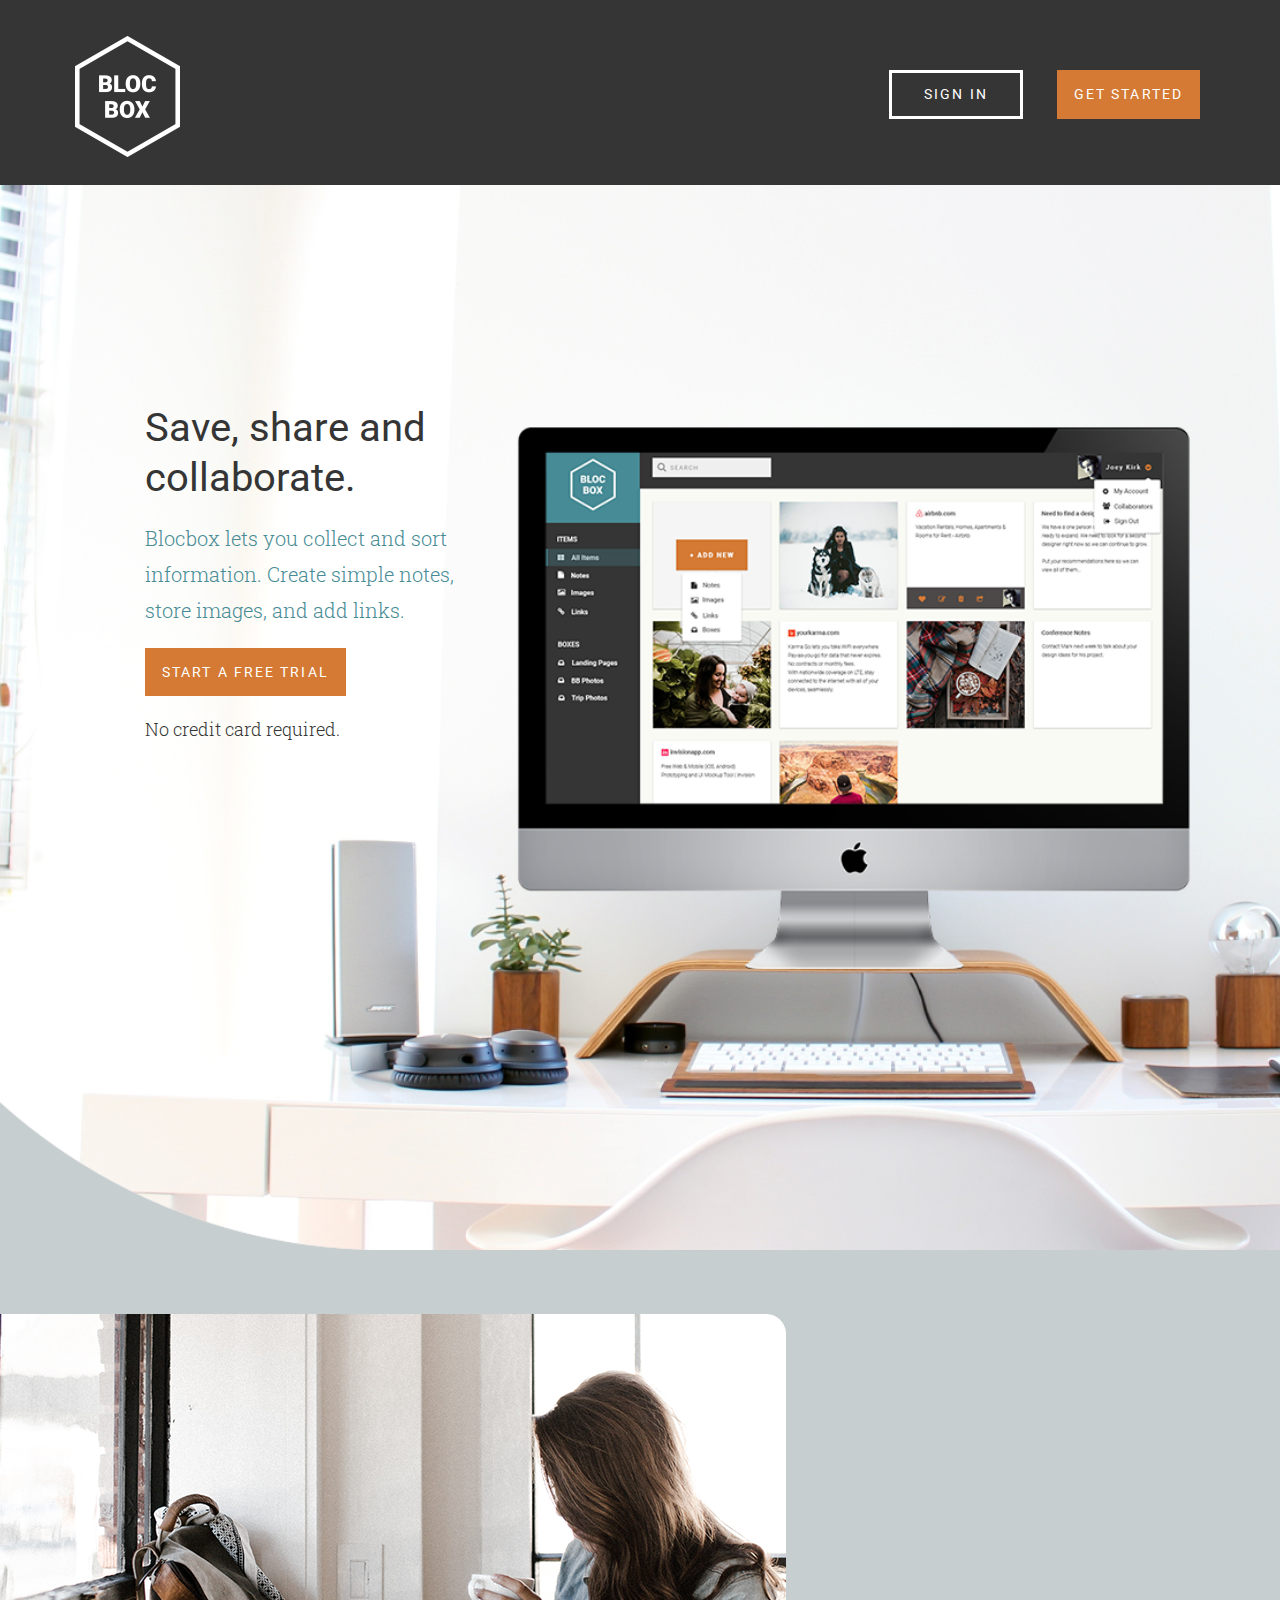
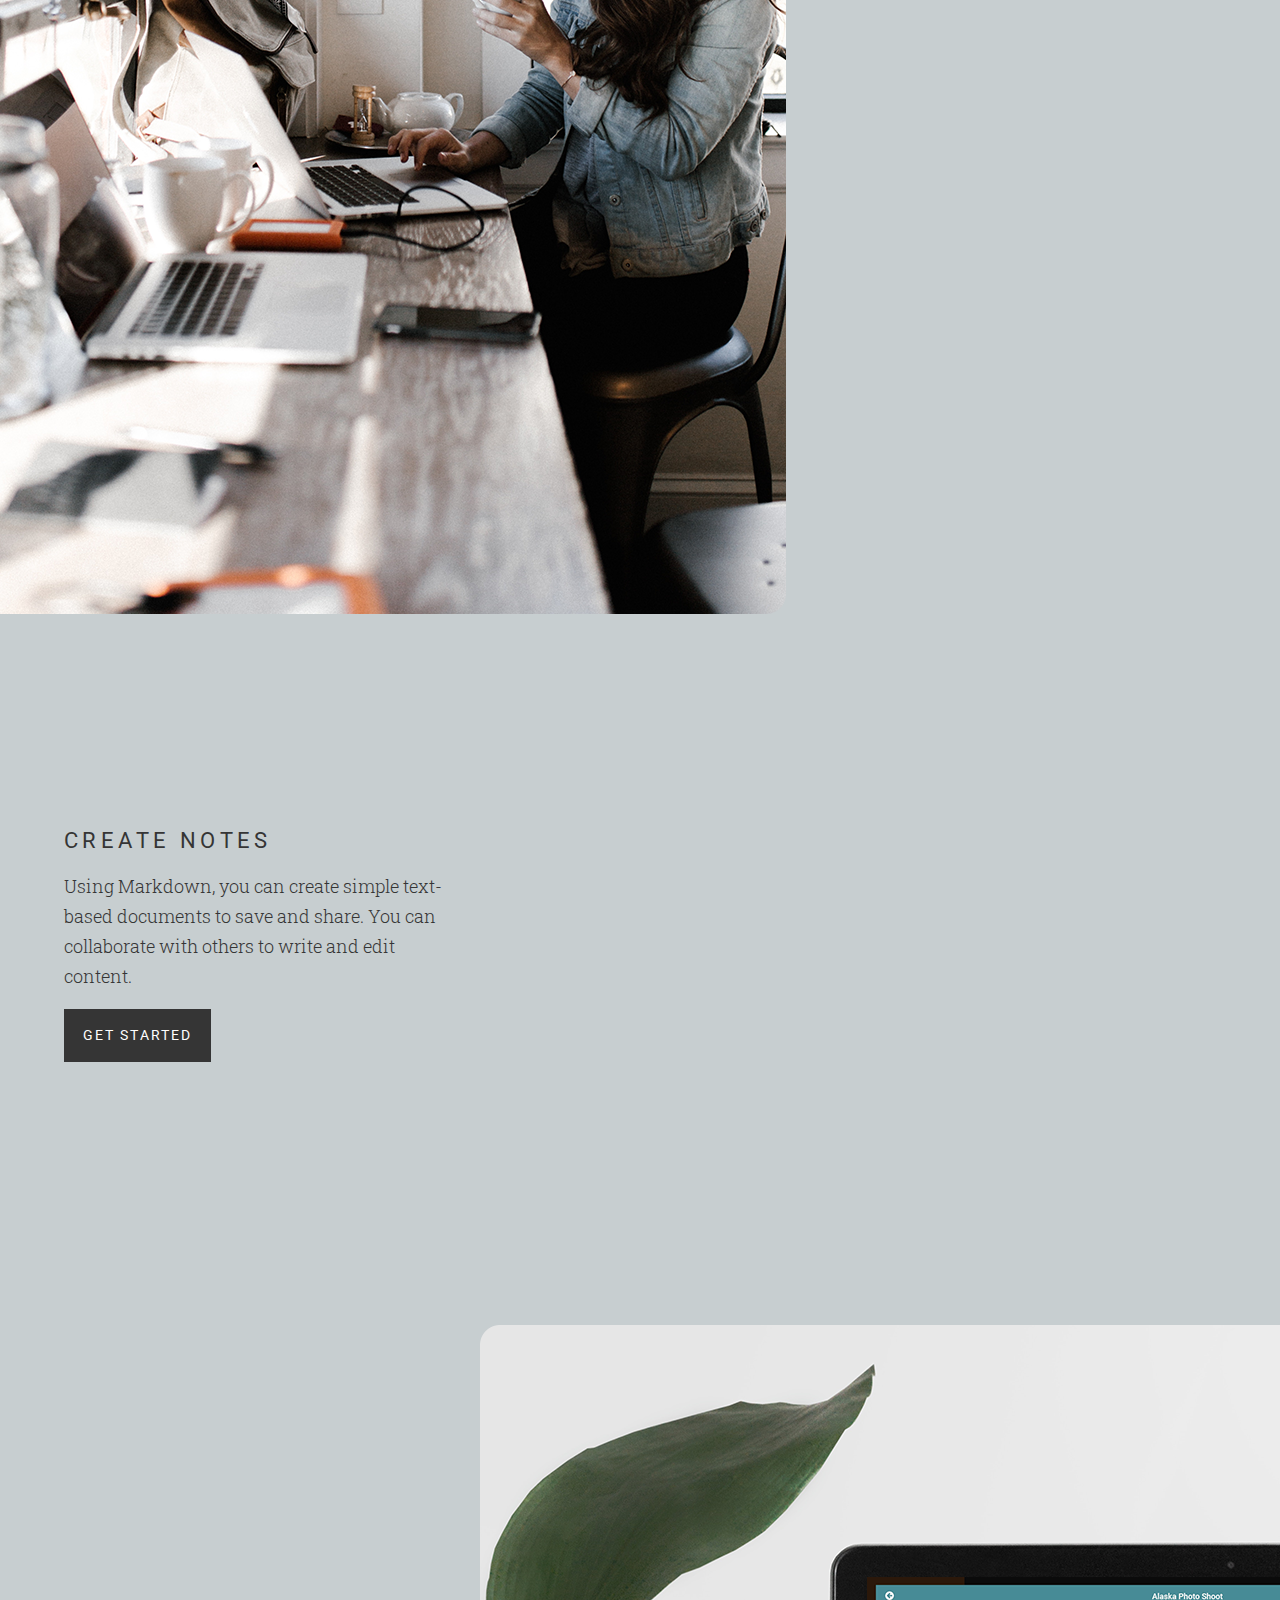
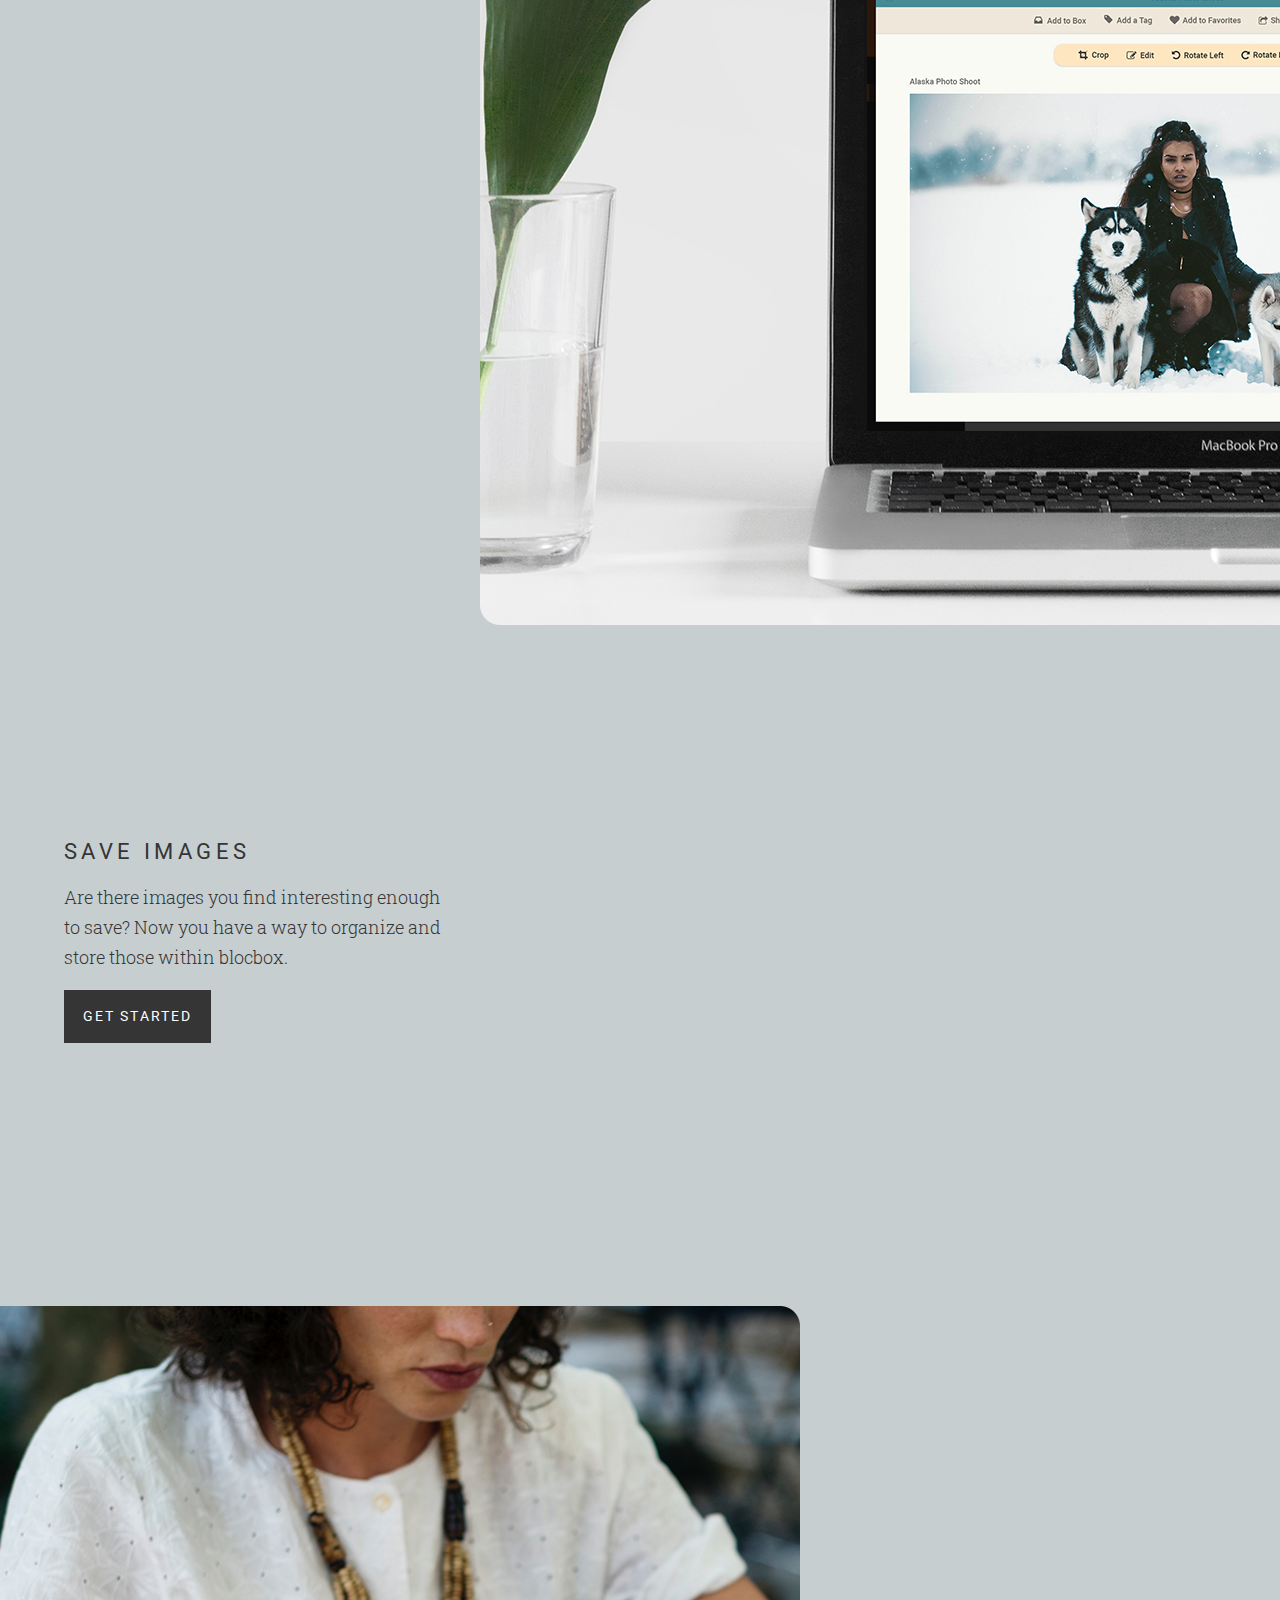
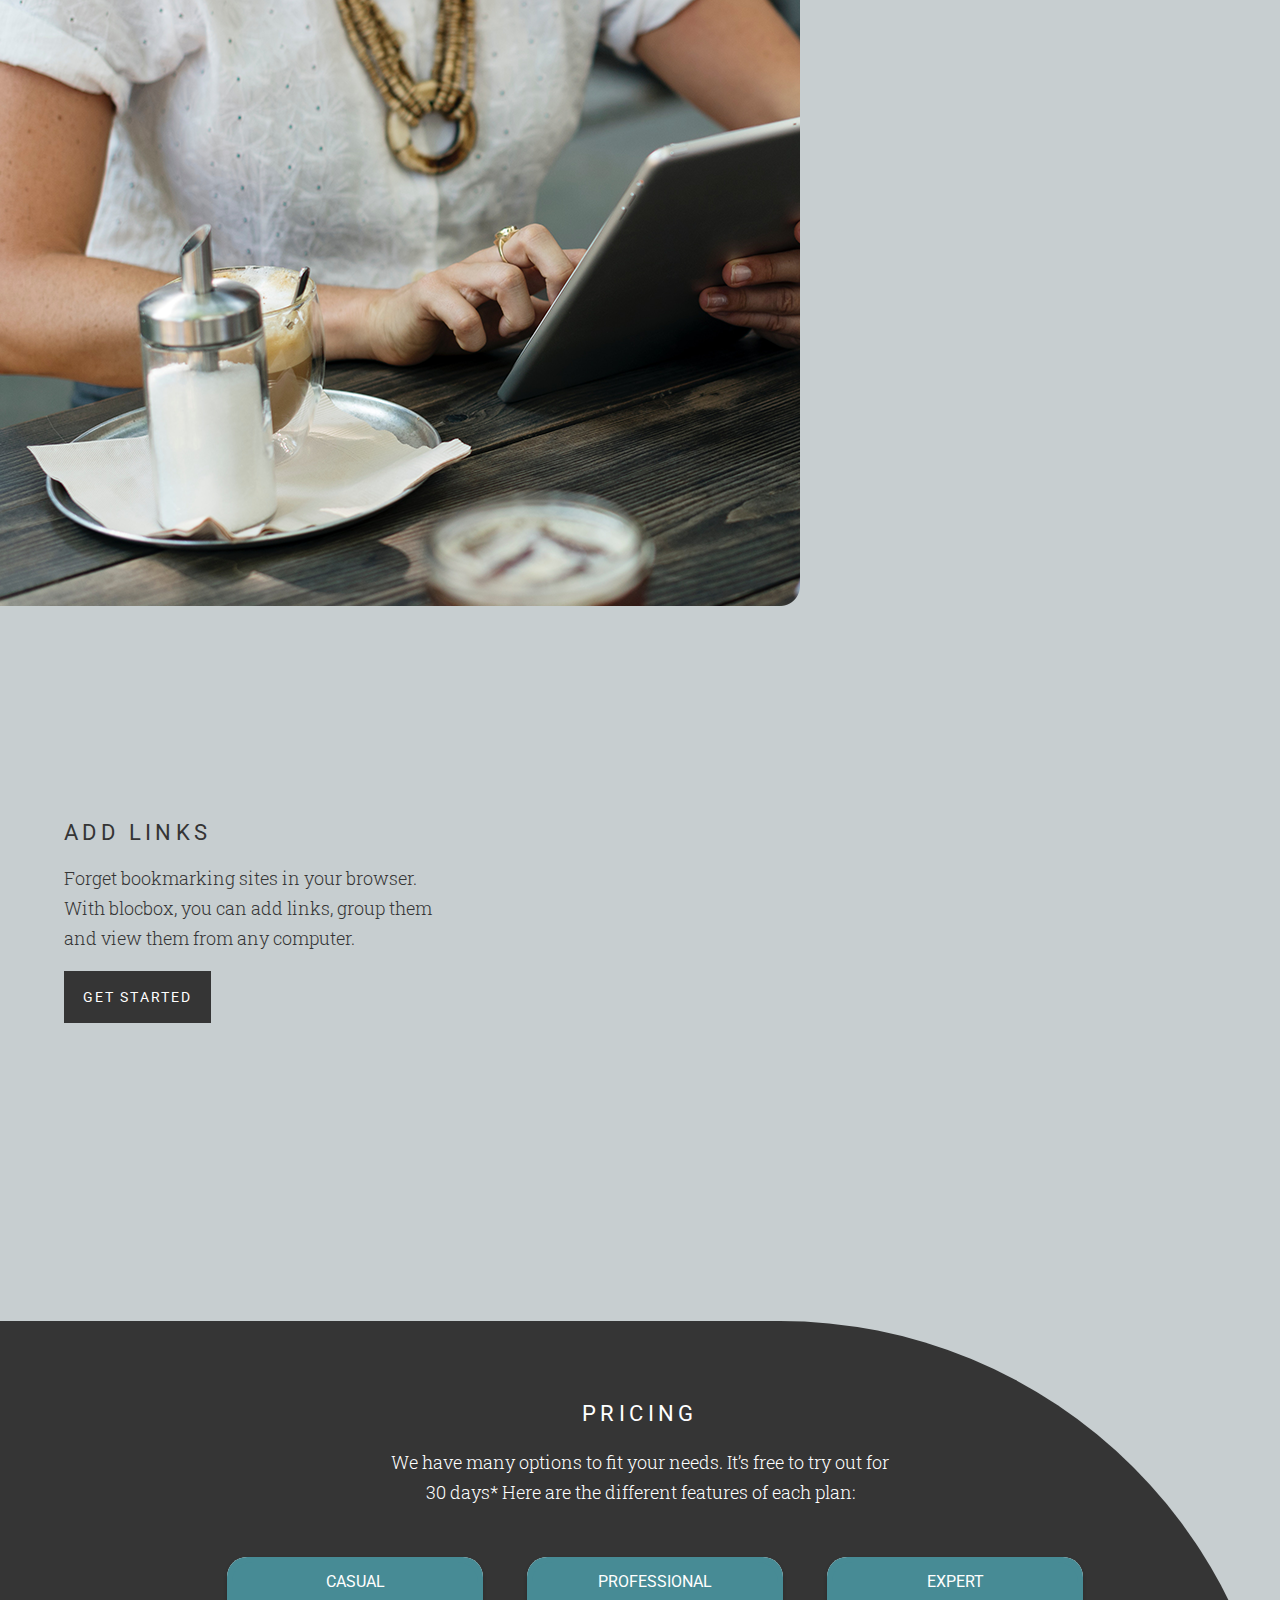
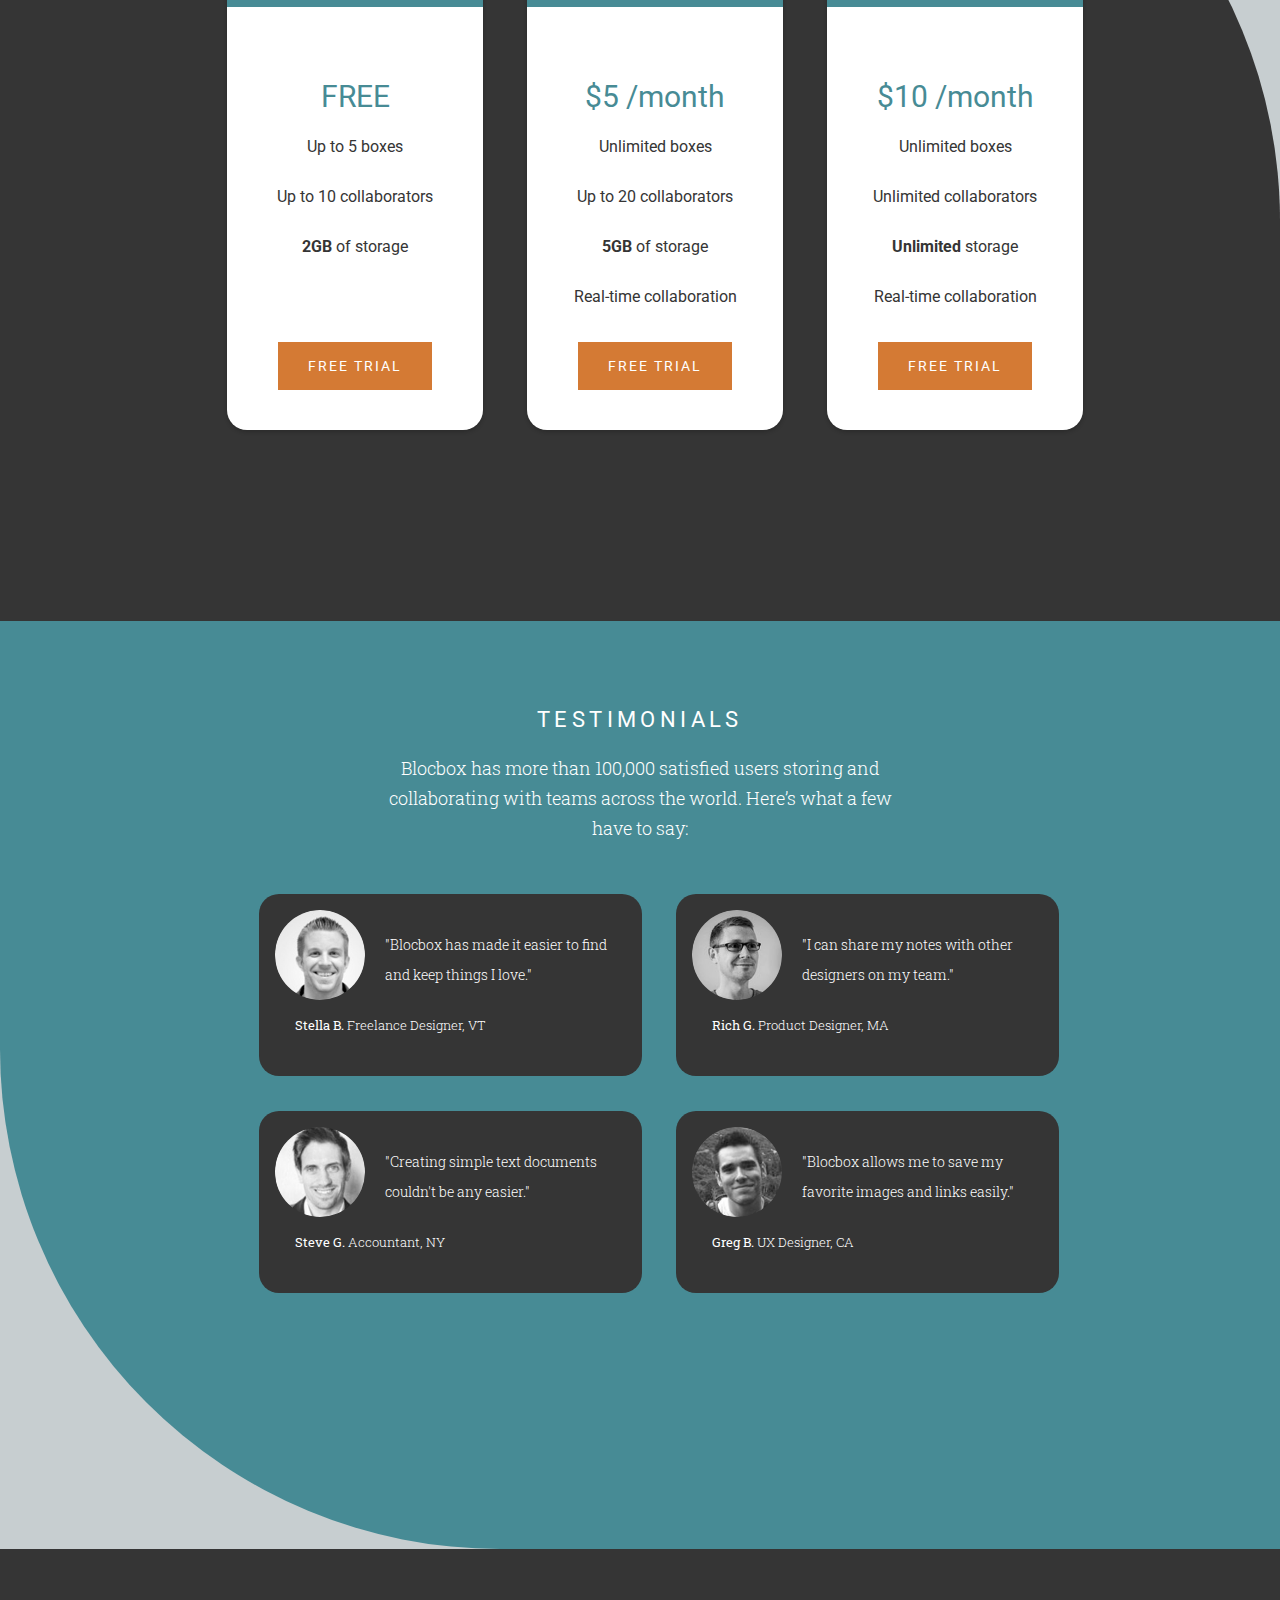
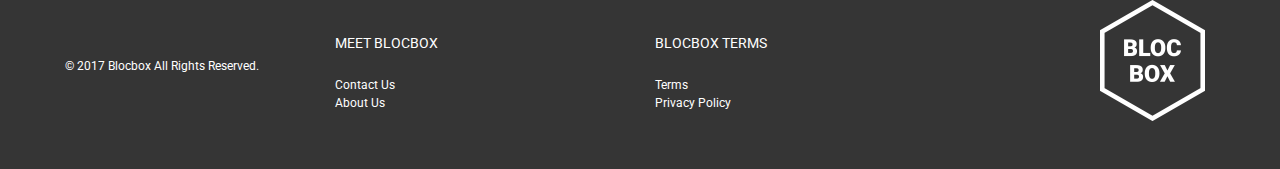
==== commit 5997258e: "Checkpoint-32-completed" ====
--- a/index.html
+++ b/index.html
@@ -9,185 +9,200 @@
   <link href="https://fonts.googleapis.com/css?family=Roboto+Slab:300,400|Roboto:400,500" rel="stylesheet">
 
   <!-- CSS -->
- <link rel="stylesheet" href="css/normalize.css">
- <link rel="stylesheet" href="css/style.css">
- <link rel="stylesheet" href="css/font-awesome.css">
-   <link rel="stylesheet"
-  href="https://cdn.jsdelivr.net/npm/animate.css@3.5.2/animate.min.css">
+  <link rel="stylesheet" href="css/normalize.css">
+  <link rel="stylesheet" href="css/style.css">
+  <link rel="stylesheet" href="css/font-awesome.css">
+  <link rel="stylesheet" href="https://cdn.jsdelivr.net/npm/animate.css@3.5.2/animate.min.css">
   <!-- or -->
-  <link rel="stylesheet"
-  href="https://cdnjs.cloudflare.com/ajax/libs/animate.css/3.5.2/animate.min.css">
+  <link rel="stylesheet" href="https://cdnjs.cloudflare.com/ajax/libs/animate.css/3.5.2/animate.min.css">
 </head>
+
+
 <body>
-   <!-- Hero -->
+  <!-- Hero -->
   <header>
-    <nav class="container">
-      <div class="hero-text one-half">
-        <a href="index.html" class="site-logo"><img src="images/site-logo.png" alt="Blocbox" /></a>
-      <div class="text">
-        <h1 class="animated fadeIn">Save, share and<br/>collaborate.</h1>
-        <h2>Blocbox lets you collect and sort<br/>information. Create simple notes,<br/>store images, and add links.</h2>
-        <a href="signup.html" class="btn-trial"><h7>START A FREE TRIAL</h7></a>
-        <p>No credit card required.</p>
+   <nav class="container">
+    <!-- Logo -->
+    <div class="site-logo">
+      <a href="index.html"><img src="images/site-logo.png" alt="Blocbox" /></a>
+    </div> 
+    
+    <!-- Navigation Buttons -->
+    <div class="btn">
+      <ul>
+       <li class="btn-outline"><a href="signin.html"><h7>SIGN IN</h7></a></li>
+       <li class="btn-header"><a href="signup.html"><h7>GET STARTED</h7></a></li>
+      </ul>
+    </div>
+
+    <!-- Hero Text -->
+    <div class="hero">
+      <h1 class="animated fadeIn">Save, share and<br/>collaborate.</h1>
+      <h2>Blocbox lets you collect and sort<br/>information. Create simple notes,<br/>store images, and add links.</h2>
+      <a href="signup.html" class="btn-trial-header"><h7>START A FREE TRIAL</h7></a>
+      <p>No credit card required.</p>
+    </div>
+   </nav>
+  </header>
+ <main role="main">
+
+
+  <!-- Benefits -->  
+    <section class="benefits">
+      <ul class="container">
+
+    <!--Create Notes -->
+        <div class="create-notes">
+          <img src="images/create-notes.png" alt="Create Notes" />
+        </div>
+        <div class="create-notes-text one-half">
+          <h3>CREATE NOTES</h3>
+          <p>Using Markdown, you can create simple text­based documents to save and share. You can collaborate with others to write and edit content.</p>
+          <a href="signup.html" class="btn-brown"><h7>GET STARTED</h7></a>
+        </div>
+
+    <!--Save Images -->
+        <div class="save-images">
+           <img src="images/save-images.png" alt="Save Images" />
+        </div>
+        <div class="save-images-text one-half">
+          <h3>SAVE IMAGES</h3>
+          <p>Are there images you find interesting enough to save? Now you have a way to organize and store those within blocbox.</p>
+          <a href="signup.html" class="btn-brown"><h7>GET STARTED</h7></a>
+        </div>    
+
+    <!--Add Links -->
+        <div class="add-links">
+          <img src="images/add-links.png" alt="Add Links" />
+        <div>
+        <div class="add-links-text one-half">
+          <h3>ADD LINKS</h3>
+          <p>Forget bookmarking sites in your browser. With blocbox, you can add links, group them and view them from any computer.</p>
+          <a href="signup.html" class="btn-brown"><h7>GET STARTED</h7></a>
+        </div>
+ 
+      </ul>
+    </section>
+
+  <!-- Pricing -->
+    <section class="pricing">
+          <h3>PRICING</h3>
+          <p>We have many options to fit your needs. It’s free to try out for 30 days* Here are the different features of each plan:</p>
+      <ul class="container">
+        <div class="columns-group">
+
+        <!--CASUAL -->
+            <div class="columns">
+                <ul class="price">
+                  <li class="header"><h4>CASUAL</h4></li>
+                  <li><h6>FREE</h6></li>
+                  <h9 class="casual">
+                      <li>Up to 5 boxes</li>
+                      <li>Up to 10 collaborators</li>
+                      <li><strong>2GB</strong> of storage</li>
+                  </h9>
+                  <a href="signup.html" class="btn-trial-casual"><h7>FREE TRIAL</h7></a>
+                </ul>
+              </div>
+           
+        <!--PROFESSIONAL -->
+            <div class="columns">
+                <ul class="price">
+                  <li class="header"><h4>PROFESSIONAL</h4></li>
+                  <li><h6><span>$</span>5 <span class="month">/month</span></h6></li>                  
+                  <h9>
+                      <li>Unlimited boxes</li>
+                      <li>Up to 20 collaborators</li>
+                      <li><strong>5GB</strong> of storage</li>
+                      <li>Real-time collaboration</li>
+                  </h9>
+                  <a href="signup.html" class="btn-trial"><h7>FREE TRIAL</h7></a>
+                </ul>
+              </div>
+             
+        <!--EXPERT -->
+            <div class="columns">
+                <ul class="price">
+                  <li class="header"><h4>EXPERT</h4></li>
+                  <li><h6><span>$</span>10 <span class="month">/month</span></h6></li>
+                  <h9>
+                      <li>Unlimited boxes</li>
+                      <li>Unlimited collaborators</li>
+                      <li><strong>Unlimited</strong> storage</li>
+                      <li>Real-time collaboration</li>
+                  </h9>
+                  <a href="signup.html" class="btn-trial"><h7>FREE TRIAL</h7></a>
+                </ul>
+            </div>
+          </div>
+      </ul>
+    </section>
+
+  <!-- Testimonials -->
+    <section class="testimonials">
+     <h3>TESTIMONIALS</h3>
+     <p>Blocbox has more than 100,000 satisfied users storing and collaborating with teams across the world. Here’s what a few have to say:</p>
+    
+      <div class="testimonials-group">
+        <ul class="container">
+
+      <!--Testimonials Stella B.-->  
+          <div class="testi one-half">
+            <img src="images/stella.png" alt="Avatar" style="width:90px">
+            <p class="saying">"Blocbox has made it easier to find and keep things I love."</p>
+            <p class="name"><strong>Stella B.</strong> Freelance Designer, VT</p>
+          </div>
+
+      <!--Testimonials Rich G.-->    
+          <div class="testi one-half">
+            <img src="images/rich.png" alt="Avatar" style="width:90px">
+            <p class="saying">"I can share my notes with other designers on my team."</p>
+            <p class="name"><strong>Rich G.</strong> Product Designer, MA</p>
+          </div>
+
+      <!--Testimonials Steve G.-->     
+          <div class="testi one-half">
+            <img src="images/steve.png" alt="Avatar" style="width:90px">
+            <p class="saying">"Creating simple text documents couldn't be any easier."</p>
+            <p class="name"><strong>Steve G.</strong> Accountant, NY</p>
+          </div>
+
+      <!--Testimonials Greg B.-->  
+          <div class="testi one-half">
+            <img src="images/Greg.png" alt="Avatar" style="width:90px">
+            <p class="saying">"Blocbox allows me to save my favorite images and links easily."</p>
+            <p class="name"><strong>Greg B.</strong> UX Designer, CA</p>
+          </div>
+        </ul>
       </div>
+    </section>
+</main>
+
+  <!-- Footer -->
+ <footer>
+   <ul class="container">
+    <div class="row">
+
+      <!-- Footer Copyright-->
+        <div class="column"><h8 class="copyright-block">&copy; 2017 Blocbox All Rights Reserved.</h8></div>
+        <div class="column"><h5>MEET BLOCBOX</h5>
+           <ul>
+             <li><a href="contactus.html"><h10>Contact Us</h10></a></li>
+             <li><a href="aboutus.html"><h10>About Us</h10></a></li>
+           </ul>
+        </div>
+      
+      <!-- Footer Blocbox Terms-->
+        <div class="column"><h5>BLOCBOX TERMS</h5>
+          <ul>
+            <li><a href="terms.html"><h10>Terms</h10></a></li>
+            <li><a href="policy.html"><h10>Privacy Policy</h10></a></li>
+          </ul>
+        </div>
+
+      <!-- Footer Logo-->
+        <div class="column"><img class="logo" src="images/site-logo.png" alt="Blocbox" /></div>
       </div>
-      <div class="one-half">
-        <ul>
-          <li class="btn-outline"><a href="signin.html"><h7>SIGN IN</h7></a></li>
-            <li class="btn-header"><a href="signup.html"><h7>GET STARTED</h7></a></li>
-          </ul>
-        </div>
-      </nav>
-    </header>
-    <main role="main">
-
-      <!-- Benefits -->
-      <section class="benefits">
-      <ul class="container">
-        <li class="create-notes-text one-half">
-        <h3>CREATE NOTES</h3>
-        <p>Using Markdown, you can create simple text­based documents to save and share. You can collaborate with others to write and edit content.</p>
-        <a href="signup.html" class="btn-brown"><h7>GET STARTED</h7></a>
-        </li>
-        <li class="create-notes-image one-half">
-        <img src="images/create-notes.png" alt="Create Notes" />
-        </li>
-        <li class="save-images-text one-half">
-        <h3>SAVE IMAGES</h3>
-        <p>Are there images you find interesting enough to save? Now you have a way to organize and store those within blocbox.</p>
-        <a href="signup.html" class="btn-brown"><h7>GET STARTED</h7></a>
-        </li>
-        <li class="save-images-image one-half">
-        <img src="images/save-images.png" alt="Save Images" />
-        </li>
-        <li class="add-links-text one-half">
-        <h3>ADD LINKS</h3>
-        <p>Forget bookmarking sites in your browser. With blocbox, you can add links, group them and view them from any computer.</p>
-        <a href="signup.html" class="btn-brown"><h7>GET STARTED</h7></a>
-        </li>
-        <li class="add-links-image one-half">
-        <img src="images/add-links.png" alt="Add Links" />
-        </li>
-      </ul>
-      </section>
-
-        <!-- Pricing -->
-        <section class="pricing">
-          <div class="container">
-            <h3>PRICING</h3>
-            <p>We have many options to fit your needs. It’s free to try out for 30 days*</br>Here are the different features of each plan:</p>
-          </div>
-          <ul class="container">
-            <li class="one-third">
-              <div class="box">
-                <h4>CASUAL</h4>
-                <h6>FREE</h6>
-                <ul>
-                <h9>
-                  <li>Up to 5 boxes</li>
-                  <li>Up to 10 collaborators</li>
-                  <li><strong>2GB</strong> of storage</li>
-                </h9>
-                </ul>
-                <a href="signup.html" class="btn-trial"><h7>START A FREE TRIAL</h7></a>
-              </div>
-            </li>
-          <li class="one-third">
-             <div class="box">
-               <h4>PROFESSIONAL</h4>
-               <h6><span>$</span>5 <span class="month">/month</span></h6>
-               <img src="images/professional-bookmark-icon.png" alt="Professional" class="bookmark-icon" />
-                <ul>
-                <h9>
-                 <li>Unlimited boxes</li>
-                 <li>Up to 20 collaborators</li>
-                 <li><strong>5GB</strong> of storage</li>
-                 <li>Real-time collaboration</li>
-               </h9>
-                </ul>
-                <a href="signup.html" class="btn-trial"><h7>START A FREE TRIAL</h7></a>
-              </div>
-           </li>
-         <li class="one-third">
-             <div class="box">
-              <h4>EXPERT</h4>
-              <h6><span>$</span>10 <span class="month">/month</span></h6>
-              <ul>
-              <h9>
-               <li>Unlimited boxes</li>
-               <li>Unlimited collaborators</li>
-               <li><strong>Unlimited</strong> storage</li>
-               <li>Real-time collaboration</li>
-             </h9>
-              </ul>
-              <a href="signup.html" class="btn-trial"><h7>START A FREE TRIAL</h7></a>
-             </div>
-          </li>
-        </ul>
-      </section>
-
-  <!-- Testimonials -->
- <section class="testimonials">
-   <div class="container">
-     <h3>TESTIMONIALS</h3>
-     <p>Blocbox has more than 100,000 satisfied users storing and collaborating</br>with teams across the world. Here’s what a few have to say:</p>
-   </div>
-   <ul class="container">
-     <li class="testimonials-bg one-half">
-       <img src="images/stella.png" alt="avatar">
-       <p class="name"><strong>Stella B.</strong><br/>Freelance Designer, N. Dakota</p>
-       <blockquote>"Blocbox has made it easier to find and keep things I love."</blockquote>
-     </li>  
-     <li class="testimonials-bg one-half">
-       <img src="images/rich.png" alt="avatar">
-       <p class="name"><strong>Rich G.</strong><br/>Product Designer, MA</p>
-       <blockquote>"I can share my notes with other designers on my team."</blockquote>
-     </li>  
-     <li class="testimonials-bg one-half">
-       <img src="images/steve.png" alt="avatar">
-       <p class="name"><strong>Steve G.</strong><br/>Accountant, NY</p>
-       <blockquote>"Creating simple text documents couldn't be any easier."</blockquote>
-     </li>
-     <li class="testimonials-bg one-half">
-       <img src="images/Greg.png" alt="avatar">
-       <p class="name"><strong>Greg B.</strong><br/>UX Designer, CA</p>
-       <blockquote>"Blocbox allows me to save my favorite images and links easily."</blockquote>
-     </li>   
-  </ul>
- </section>
-      </main>
-      <!-- Footer -->
- <footer>
-   <div class="container footer-nav-block">
-       <div class="left-footer-block one-fifth">
-         <h8 class="copyright-block">&copy; 2017 Blocbox All Rights Reserved.</h8>
-       </div>
-       <nav class="link-block middle-left-footer-block one-fifth">
-        <h5>MEET BLOCBOX</h5>
-         <ul>
-           <li><a href="contactus.html"><h10>Contact Us</h10></a></li>
-           <li><a href="aboutus.html"><h10>About Us</h10></a></li>
-         </ul>
-       </nav>
-       <nav class="link-block middle-footer-block one-fifth">
-        <h5>BLOCBOX TERMS</h5>
-         <ul>
-           <li><a href="terms.html"><h10>Terms</h10></a></li>
-           <li><a href="policy.html"><h10>Privacy Policy</h10></a></li>
-         </ul>
-       </nav>
-       <nav class="link-block middle-right-footer-block one-fifth">
-        <h5>FOLLOW US</h5>
-         <ul>
-           <li><img src="images/twitter.png" alt="avatar" class="social"></li>
-           <li><img src="images/facebook.png" alt="avatar" class="social"></li>
-           <li><img src="images/instagram.png" alt="avatar" class="social"></li>
-         </ul>
-       </nav>
-       <div class="right-footer-block one-fifth">
-         <img class="logo" src="images/site-logo.png" alt="Blocbox" />
-       </div>
-   </div>
  </footer>
 </body>
 </html>
--- a/css/style.css
+++ b/css/style.css
@@ -6,6 +6,7 @@
    background: #c7ced0;
  }
 
+ /* Font Styles */
  h1 {
    font-family: 'Roboto', sans-serif;
    font-size: 40px;
@@ -33,14 +34,12 @@
    font-size: 14px;
    font-weight: 400;
    margin-top: 70px;
-   margin-bottom: 10px;
  }
  h4 {
    font-family: 'Roboto', sans-serif;
    font-size: 16px;
    line-height: 40px;
    font-weight: 400;
-   margin-bottom: 5px;
  }
  h6 {
    font-family: 'Roboto', sans-serif;
@@ -68,111 +67,59 @@
   font-weight: 400;
   margin-bottom: 5px;
 }
-h10 {
+ h10 {
   font-family: 'Roboto', sans-serif;
   font-size: 12px;
   font-weight: 400;
-  margin: 10px 70px 5px -40px;
-  float: left;
 }
  p {
-   font-family: 'Roboto Slab', serif;
-   font-size: 18px;
-   line-height: 30px;
-   font-weight: 300;
- }
- 
- /* GRID */
- .container {
-   margin-right: auto;
-   margin-left: auto;
-   padding-left: 15px;
-   padding-right: 15px;
-   position: relative;
- }
- .container:before,
- .container:after {
-   content: " ";
-   display: table;
- }
- .container:after {
-   clear: both;
- }
- .one-half, .one-third, .one-fourth, .one-fifth {
-   width:96%;
-   float:left;
-   position:relative;
-   min-height: 1px;
-   margin:0 2% 20px;
- }
-
-@media (min-width: 768px) {
-   .container {
-     width: 750px;
-   }
- }
- @media (min-width: 992px) {
-   .container {
-     width: 970px;
-   }
-   .one-half {
-     width:46%;
-   }
-   .one-third {
-     width:29.33333%;
-   }
-   .one-fourth {
-     width:21%;
-   }
-   .one-fifth {
-     width:17%;
- }
- @media (min-width: 1200px) {
-   .container {
-     width: 1170px;
-   }
- @media (min-width: 1900px) {
-  .container {
-    width: 1870px;
-  }
- }
+  font-family: 'Roboto Slab', serif;
+  font-size: 18px;
+  line-height: 30px;
+  font-weight: 300;
+}
+
 
  /* HEADER */
+ /* Hero image */
  header {
    color:#353535;
    background-image: url("images/hero.png");
-   height:1200px;
-   width:100%;
+   min-height: 1250px;
+   min-width:100%;
    background-repeat: no-repeat;
+   background-position: top center;
    background-size: cover;
-   background-position: top center;
-   margin-top: 0;
-   padding: 0;
-}
- }
+ }
+
+ /* Hero navigation */
  header nav {
-   padding:1.7em 0;
+   padding: 1em 0;
+   margin: 0px;
+   max-height:120px;
+   background-color: #353535;
+   width: 100%;
  }
  header nav ul {
-   display:inline;
    text-align: right;
    float:right;
-   margin:0;
+   margin: 0px;
  }
  header nav ul > li {
    list-style-type: none;
    display: inline-block;
-   margin:0 15px;
+   margin: 34px 15px 0px;
  }
  header nav ul > li.btn-outline {
-   padding:16px 20px;
+   padding: 12px 14px;
    text-align: center;
-   border:3px solid #FFFFFF;
-   font-weight: 400;
-   width: 140px;
+   border: 3px solid #FFFFFF;
+   font-weight: 400;
+   min-width: 100px;
+   position:relative;
    display: inline-block;
    box-shadow: 1px 0% 3px 20% #000000;
-   margin-top: 32px
+   margin: 34px 15px 0px;
  }
  header nav ul > li.btn-outline:hover {
    background:#FFFFFF;
@@ -184,36 +131,49 @@
  header nav ul > li.btn-outline:hover > a {
    color:#353535;
  }
+ header .btn {
+   margin: -125px 80px 0px 20px;
+   float:right;
+ }
+ header .btn:before,
+ header .btn:after {
+   content: " ";
+   display: table;
+ }
+ header .btn:after {
+   clear: both;
+}
+
+ /* Hero text */
  header .hero {
    text-align: left;
    display: block;
-   position: relative;
- }
-
- /* Hero text */
- .text{
-   margin-top: 260px
- }
-
-/* The hero image */
-html, body{
-   height: 100%;
-}
-
- /* BUTTONS */
+   float: left;
+   margin: 215px 100px 40px 130px;
+ }
+ header .site-logo {
+   margin-left: 60px;
+   margin-top: 20px;
+ }
+html, header nav.container {
+ margin: 0px;
+}
+
+ /* Buttons */
  .btn-header {
    color: #FFFFFF;
    font-weight: 400;
    text-decoration: none;
    text-align: center;
-   padding: 16px 20px;
+   padding: 12px 14px;
    background: #d47a34;
    border: 3px solid #d47a34;
    display: inline-block;
-   width: 140px;
+   min-width: 100px;
+   position: relative;
    box-shadow: 1px 0% 3px 20% #000000;
  }
- .btn-header:hover, .btn-trial:hover {
+ .btn-trial-casual:hover, .btn-header:hover, .btn-trial:hover {
    background:#e38f4d;
    border: 3px solid #e38f4d;
  }
@@ -222,24 +182,51 @@
    font-weight: 400;
    text-decoration: none;
    text-align: center;
-   padding: 16px 20px;
+   padding: 12px 14px;
    background: #d47a34;
    border: 3px solid #d47a34;
    display: inline-block;
-   width: 200px;
-   position: relative;
+   min-width: 120px;
    box-shadow: 1px 0% 3px 20% #000000;
- }
+   margin-bottom: 40px;
+   margin-top: 20px;
+ }
+ .btn-trial-header {
+  color: #FFFFFF;
+  font-weight: 400;
+  text-decoration: none;
+  text-align: center;
+  padding: 12px 14px;
+  background: #d47a34;
+  border: 3px solid #d47a34;
+  display: inline-block;
+  min-width: 120px;
+  box-shadow: 1px 0% 3px 20% #000000;
+ }
+ .btn-trial-casual {
+  color: #FFFFFF;
+  font-weight: 400;
+  text-decoration: none;
+  text-align: center;
+  padding: 12px 14px;
+  background: #d47a34;
+  border: 3px solid #d47a34;
+  display: inline-block;
+  min-width: 120px;
+  box-shadow: 1px 0% 3px 20% #000000;
+  margin-bottom: 40px;
+  margin-top: 70px;
+}
  .btn-brown {
    color: #FFFFFF;
    font-weight: 400;
    text-decoration: none;
    text-align: center;
-   padding: 16px 20px;
+   padding: 14px 16px;
    background: #353535;
    border: 3px solid #353535;
    display: inline-block;
-   width: 140px;
+   min-width: 100px;
    box-shadow: 1px 0% 3px 20% #000000;
  }
  .btn-brown:hover {
@@ -247,171 +234,240 @@
    border: 3px solid #484545;
  }
 
+
 /* BENEFITS */
-.benefits {
+ .benefits {
    text-align: left;
    display:block;
    position:relative;
- }
+}
  .benefits ul {
    margin: 0 auto;
    padding:4em 0;
+   margin: 0px;
  }
  .benefits ul li {
    list-style-type: none;
  }
  .benefits h3 {
    color: #353535;
- }
- .create-notes-text {
-   list-style-type: none;
-   float:right;  
-   margin:325px -50px 0px 100px;
-   vertical-align: middle;
- }
- .create-notes-image {
-   list-style-type: none;
+ } 
+
+ /* Create Notes Benefit */
+ .create-notes img {
    float: left;
-   margin-left: -180px; 
-   size: cover;
- }
-.save-images-text {
-   list-style-type: none;
-   float:left;
-   vertical-align: middle;
-   margin: 400px 400px 0 auto;
-
-}
-.save-images-image {
-   list-style-type: none;
+   clear: left;
+   width: auto;
+   max-width: 100%;
+   height: auto;
+ }
+ .create-notes-text.one-half {
+   padding-right:15px;
+   padding-left:40px;
+   position: relative;
+   width: 30%;
+ }
+
+
+ /* Save Images Benefit */
+ .save-images img {
    float: right;
-   margin:-550px 0px 0px 0px;
-   size: cover;
- }
-.add-links-text {
-   list-style-type: none;
-   float:right;
-   vertical-align: middle;
-   margin:750px -600px 0px 250px;
-}
-.add-links-image {
-   list-style-type: none;
+   clear: right;
+   width: auto;
+   max-width: 100%;
+   height: auto;
+   margin-top: 4%;
+ }
+ .save-images-text.one-half {
+   padding-right:15px;
+   padding-left:40px;
+   position: relative;
+   width: 30%;
+ }
+ 
+
+ /* Add Links Benefit */
+ .add-links img {
    float: left;
-   margin-left: -180px; 
-   margin-top: 420px;
-   size: cover;
-}
+   clear: left;
+   width: auto;
+   max-width: 100%;
+   height: auto;
+   margin-top: 4%;
+ }
+ .add-links-text.one-half {
+   padding-right:15px;
+   padding-left:40px;
+   position: relative;
+   width:30%;
+ }
+
 
 /* PRICING */
+/* Three pricing columns of equal width for pricing boxes */
+.columns {
+  display: inline-block;
+  width: 25%;
+  margin: 0 20px;  
+  background: #FFFFFF;
+  box-shadow: 0px 2px 4px 0px rgba(0,0,0,0.20);
+  border-radius: 20px;
+  max-width: 100%;
+  height: auto;
+}
+
+/* There pricing boxes group */
+div.columns-group {
+  display: inline-block;
+  margin: 30px auto;
+  width: 80%;
+}
+
+/* Style for the list */
+.price {
+  list-style-type: none;
+  margin: 0;
+  padding: 0;
+  -webkit-transition: 0.3s;
+  transition: 0.3s;
+}
+
+/* Pricing boxes shadows on hover */
+.price:hover {
+  box-shadow: 0 8px 12px 0 rgba(0,0,0,0.2);
+  border-radius: 20px;
+}
+
+/* Pricing header */
+.price .header {
+  background-color: #478b95;
+  color: #FFFFFF;
+  border-top-left-radius: 20px;
+  border-top-right-radius: 20px;
+  text-align: center;
+  font-family: 'Roboto', sans-serif;
+  font-size: 16px;
+  line-height: 40px;
+  font-weight: 400;
+}
+
+/* Pricing list items */
+.price li {
+  padding: 5px;
+  text-align: center;
+}
+
+/* Pricing section */
  .pricing {
-  text-align: center;
-  height: 900px;
-  background-position: relative;
-  background-color: #353535;
-  border-radius: 0px 500px 0px 0px;
+   text-align: center;
+   height: 900px;
+   background-position: relative;
+   background-color: #353535;
+   border-radius: 0px 500px 0px 0px;
+   min-width:100%;
+   background-repeat: no-repeat;
+   background-position: top center;
+   background-size: cover;
 }
  .pricing h6 {
-  color:#478b95;
- }
-
+   color:#478b95;
+ }
  .pricing h4 {
-   background: #478b95;
+   background-color: #478b95;
    color: #FFFFFF;
-   display: inline-block;
-   height: 65px;
-   width: 343px;
    border-top-left-radius: 20px;
    border-top-right-radius: 20px;
-   margin: auto;
    text-align: center;
-   vertical-align: middle;
-   margin-left: -15px;
-   line-height: 65px;
+   background-position: top center;
+   margin:0 auto;  
  }
  .pricing ul {
    margin:0 auto;
-   padding:2em 0;
+ }
+ .pricing ul .casual {
+   margin-bottom: 40px;
  }
  .pricing ul li {
    list-style-type: none;
  } 
  .pricing h3 {
-  color: #FFFFFF;
-  margin-top: 80px;
+   color: #FFFFFF;
+   padding-top: 80px;
  }
  .pricing p {
-  color: #FFFFFF;
-}
- .box {
-   padding:0 15px 15px;
-   background: #FFFFFF;
-   box-shadow: 0px 2px 4px 0px rgba(0,0,0,0.20);
-   min-height: 460px;
-   position: relative;
-   margin-top: 25px;
-   border-radius: 20px;
- }
- .box .btn-trial {
-  position:absolute;
-  bottom:40px;
-  left:50px;
-  right:20px;
-  vertical-align: middle;
- }
- .bookmark-icon {
-  margin-right: 500px;
-  position: absolute;
-  bottom: 427px;
-  left: 20px;
-  right: 20px;
- }
+   color: #FFFFFF;
+   width: 40%;
+   margin: 20px auto;
+ }
+
+
  /* TESTIMONIALS */
+ /* Testimonials section */
  .testimonials {
-   background-color: #478b95;
-   border-radius: 0px 0px 0px 500px;
-   height: 900px;
-   padding:4em 0;
-   text-align: center;
+ background-color: #478b95;
+ border-radius: 0px 0px 0px 500px;
+ height: 800px;
+ padding:4em 0;
+ text-align: center;
  }
  .testimonials ul li {
-   list-style-type: none;
- }
- .testimonials blockquote {
-   color:#FFFFFF;
-   text-align: left;
-   font-family: 'Roboto', sans-serif;
-   font-size: 16px;
-   line-height: 40px;
-   font-weight: 400;
-   margin: -190px 20px 20px 120px;
-   float: left;
+ list-style-type: none;
  }
  .testimonials-bg {
+ background:#353535;
+ position: relative;
+ padding:10px;
+ width: auto;
+ max-width: 100%;
+ height: auto;
+ border-radius: 20px; 
+ margin: 10px;
+ }
+ .testimonials p.name {
+ text-align: left;
+ font-size:13px;
+ color: #FFFFFF;
+ width:100%;
+ margin-left: 20px;
+ }
+ .testimonials p.saying {
+ text-align: left;
+ font-size:14px;
+ color: #FFFFFF;
+ width: 100%;
+ }
+ .testimonials p, h3{
+ color:#FFFFFF;
+ }
+ .testimonials p {
+ width: 40%;
+ margin: 20px auto;
+ }
+ 
+ /* Testi - Testimonials one-half testimonials box - There are four of them*/
+.testi {
   background:#353535;
   position: relative;
-  padding:40px;
-  width: 450px;
-  height: 150px;
-  border-radius: 20px; 
-  margin: 20px;
-}
- .testimonials img {
-   float: left;
-   margin: -10px 0px 0px -10px;
-   width: 100px;
-   height: 100px;
- }
- .testimonials p.name {
-   float: left;
-   text-align: left;
-   font-size:13px;
-   color: #FFFFFF;
-   margin: 100px 40px 20px 30px;
-   float: left;
- }
- .testimonials p, h3{
-  color:#FFFFFF;
- }
+  border-radius: 5px;
+  padding: 16px;
+  margin: 16px 0;
+  border-radius: 20px;
+  display: inline-block;
+}
+.testi::after {
+  content: "";
+  clear: both;
+  display: table;
+}
+.testi img {
+  float: left;
+  margin-right: 20px;
+  border-radius: 50%;
+  width: auto;
+  height: auto;
+  max-width: 140px;
+}
+
 
  /* FOOTER */
  footer {
@@ -422,29 +478,153 @@
    overflow: hidden;
    z-index: 0;
  }
- footer nav ul li {
+ footer .copyright-block {
+   float: left;
+   margin: 95px 0px 0px 50px;
+ }
+ footer .logo {
+   float: right;
+   margin: 35px 90px 0px 0px;
+   max-height: auto;
+   max-width: auto;
+ }
+ footer div ul li {
    list-style-type: none;
-   display: inline;
- }
- footer nav ul li a {
-   color:#FFFFFF;
-   text-decoration: none;
- }
- footer .right-footer-block {
-   background-color: transparent;
- }
- footer .copyright-block {
-   margin: 110px 0px 5px -40px;
-   float: left;
-   list-style-type: none;
- }
- footer .logo {
-   margin: -105px -200px 0px 0px;
-   float: right;
-   list-style-type: none;
- }
- footer .social {
-   margin: 5px 55px 5px -40px;
-   float: left;
-   list-style-type: none;
- }+  }
+ footer ul {
+   padding:0px;
+ }  
+ footer div ul li a {
+  color:#FFFFFF;
+  text-decoration: none;
+  } 
+/* There is a 4 columns layout in footer */ 
+.column {
+  float: left;
+  width: 25%;
+}
+/* Clear floats after the columns */
+.row:after {
+  content: "";
+  display: table;
+  clear: both;
+}
+  
+ /* GRID */
+ .container {
+   margin-right: auto;
+   margin-left: auto;
+   padding-left: 15px;
+   padding-right: 15px;
+   position: relative;
+   display: block;
+   min-width: 100%;
+   min-height: 153px;
+ }
+ .container:before,
+ .container:after {
+   content: " ";
+   display: table;
+ }
+ .container:after {
+   clear: both;
+ }
+ .benefits .one-half {
+   max-width:96%;
+   float:left;
+   min-height: 1px;
+   margin:0 5% 20px;
+   position:relative;
+   padding: 15% 0;
+   max-height: 450px;
+ } 
+ li.testimonials-bg.one-half {
+  max-width:96%;
+  display: inline-block;
+  margin:0 2% 20px;
+  position:relative;
+  max-height:100%;
+  width:30%;
+ }
+ div.testi.one-half {
+  max-width:96%;
+  display: inline-block;
+  margin:0 20px 35px 10px;
+  position:relative;
+  max-height:100%;
+  width:30%;
+ }
+ div.testimonials-group {
+  display: inline-block;
+  margin: 15px auto;
+  width: 90%;
+ }
+}
+
+/* MEDIA QUERIES */
+
+@media (min-width: 768px) {
+   .container {
+     width: 750px;
+   }
+ }
+@media (min-width: 992px) {
+   .container {
+     width: 970px;
+   }
+   .one-half {
+     width:46%;
+   }
+   .btn {
+     max-width: 70%;
+   }
+   .site-logo {
+     max-width: 30%;
+   }
+   .create-notes, .save-images, .add-links {
+     max-width: auto;
+     max-height: auto;
+   }
+   .one-third {
+     width:29.33333%;
+   }
+   .one-fourth {
+     width:21%;
+   }
+   .one-fifth {
+     width:17.6%;
+   }
+   .columns {
+    max-width:27%;
+  }
+}
+
+/* Responsive layout - when the screen is less than 1000px wide, make the pricing tables stack on top of each other instead of next to each other*/
+ @media only screen and (max-width: 1000px) {
+   .columns {
+    width: 50%;
+   }
+  }
+ @media (min-width: 1200px) {
+   .container {
+     width: 1170px;
+   }
+  }
+ @media (min-width: 1900px) {
+  .container {
+    width: 1870px;
+  }
+ }
+
+ /* Responsive layout - when the screen is less than 600px wide, make the four testimonials boxesstack on top of each other instead of next to each other*/
+ @media (max-width: 600px) {
+  testi {
+      width: 100%;
+  }
+}
+/* Responsive layout - when the screen is less than 600px wide, make the four columns stack on top of each other instead of next to each other */
+@media (max-width: 600px) {
+  .column {
+      width: 100%;
+  }
+}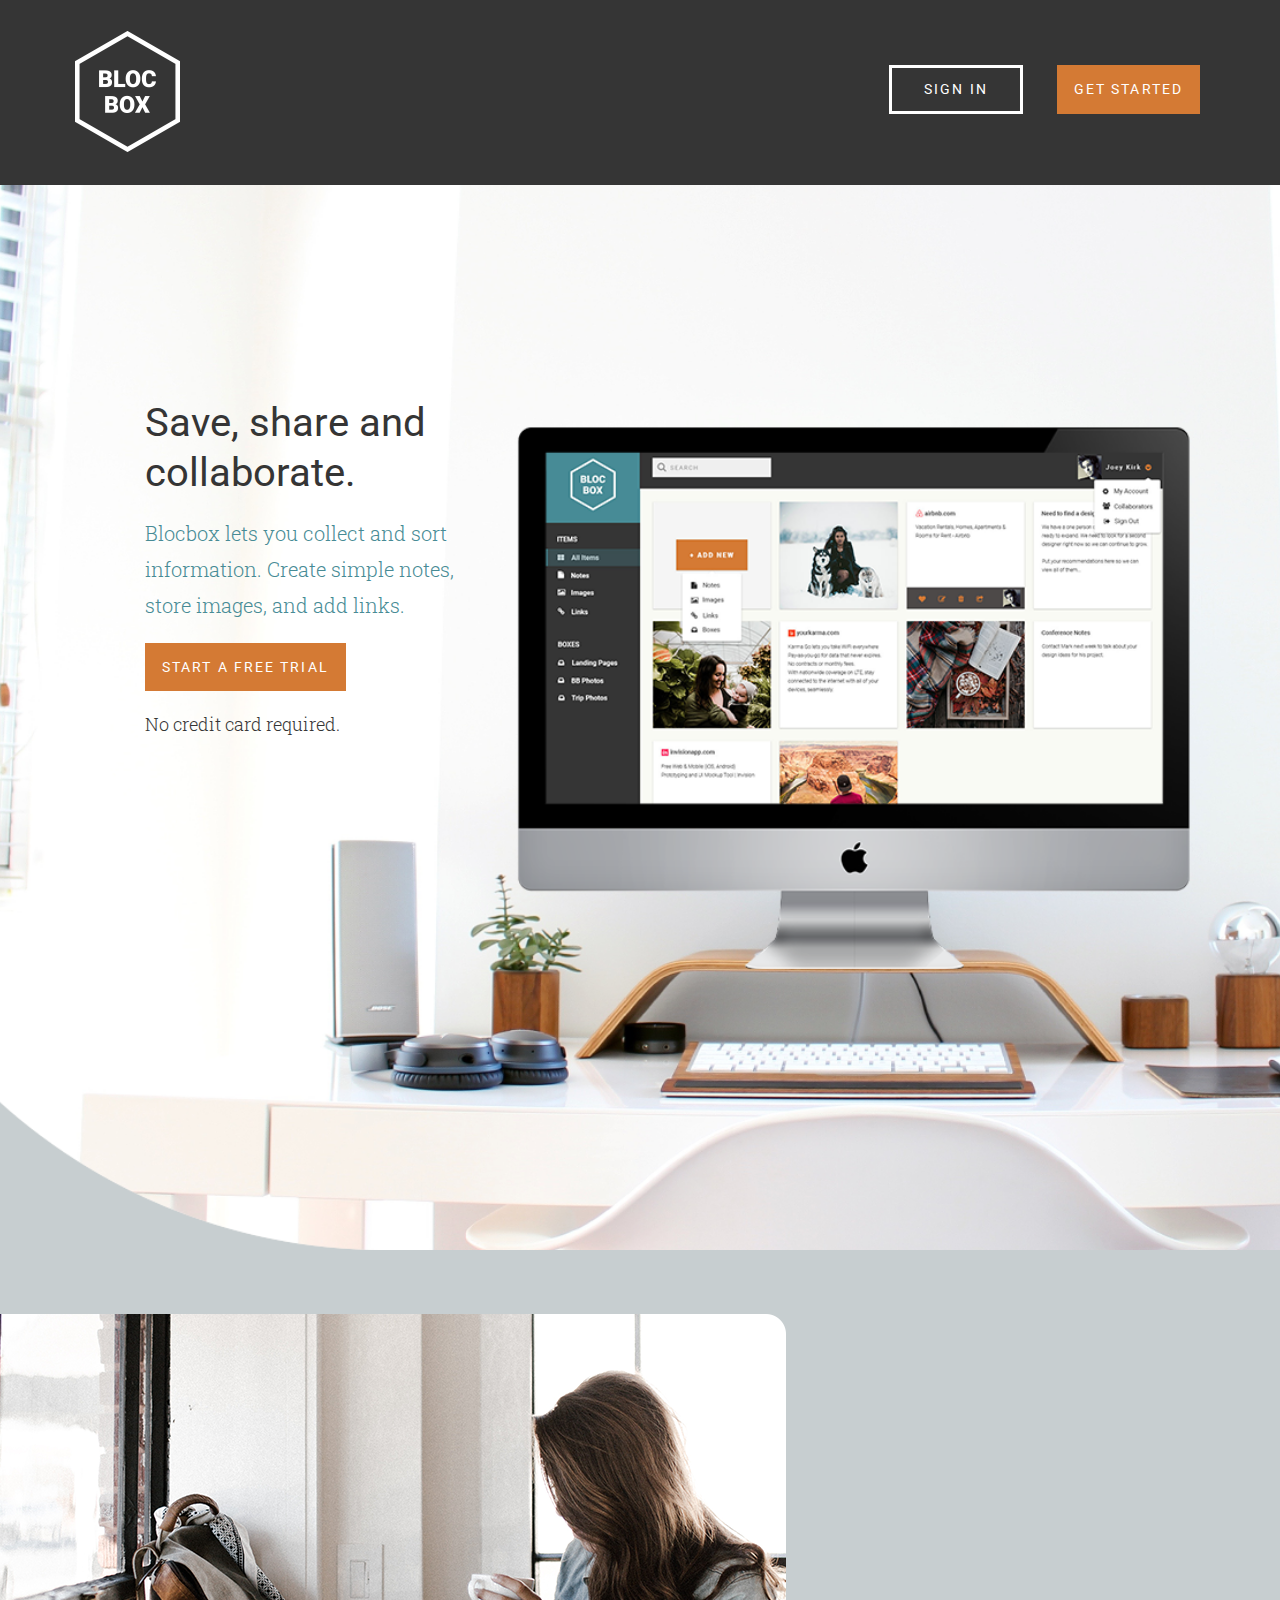
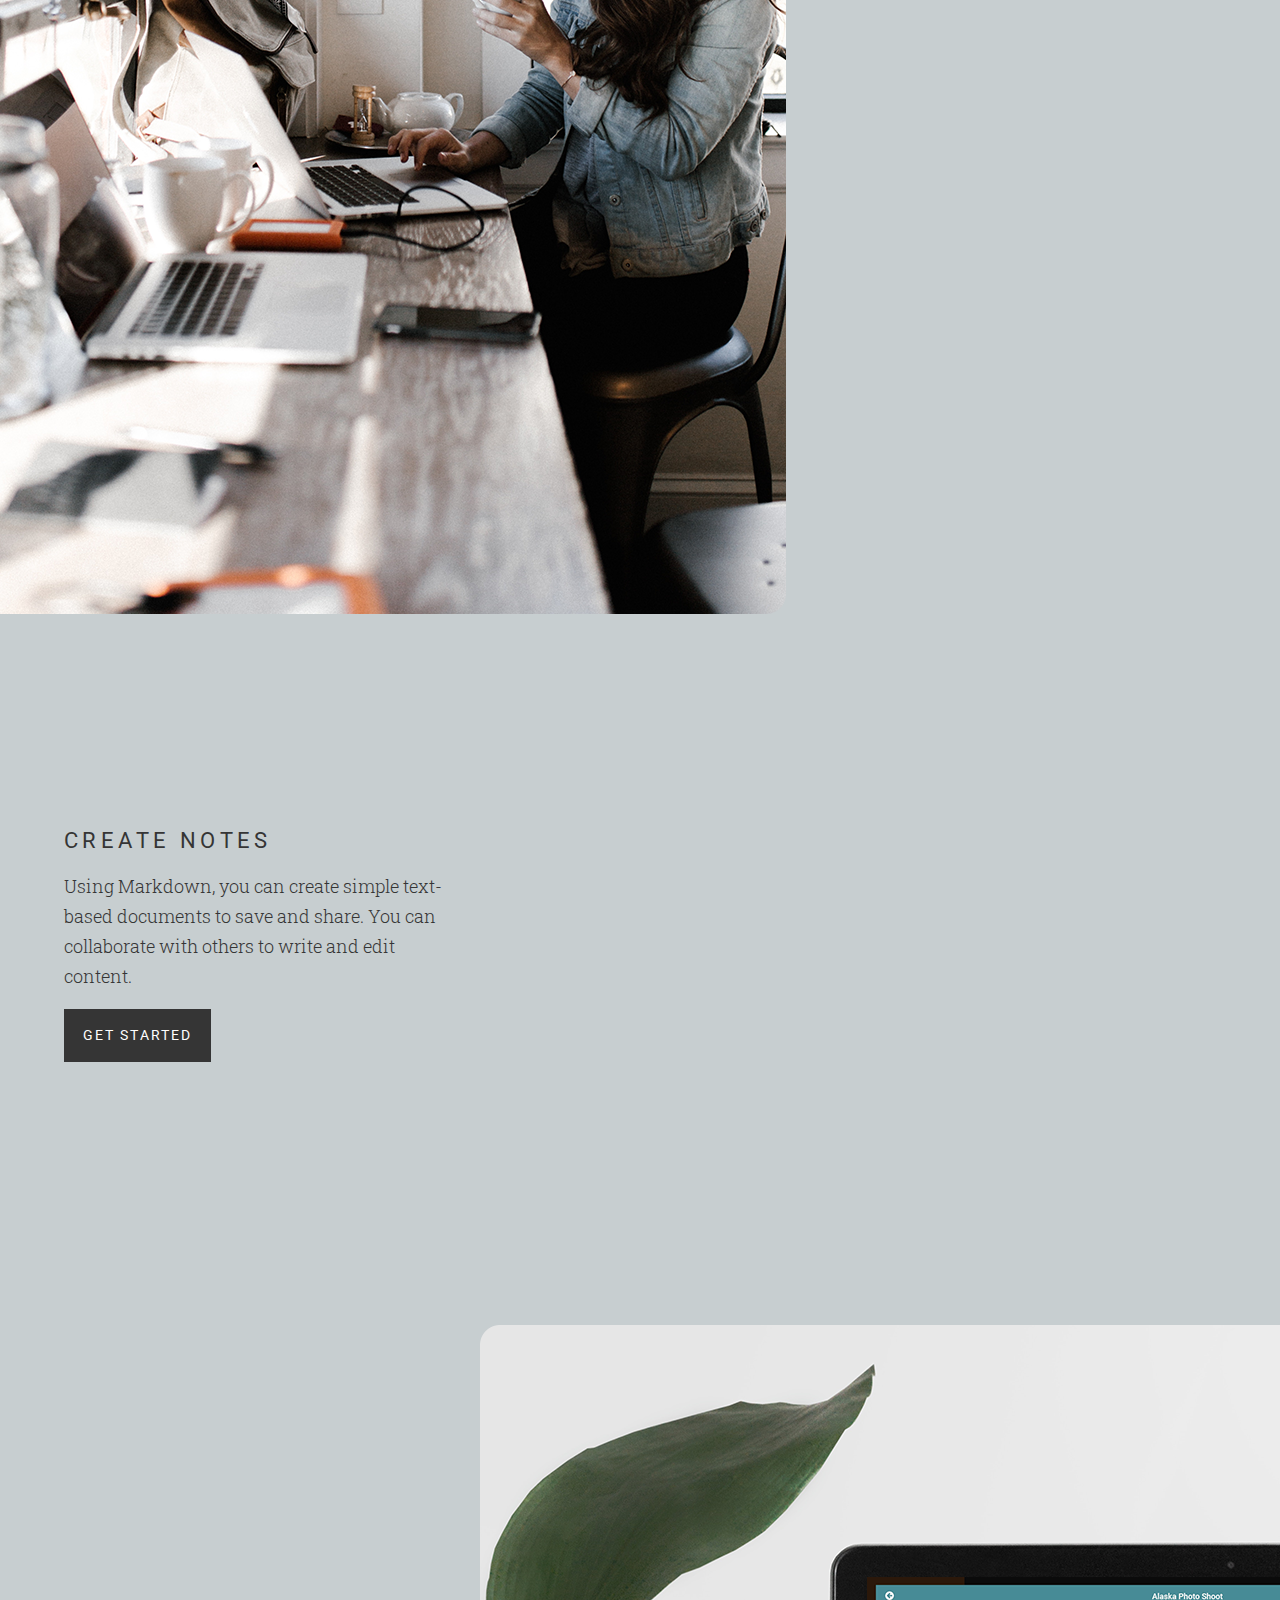
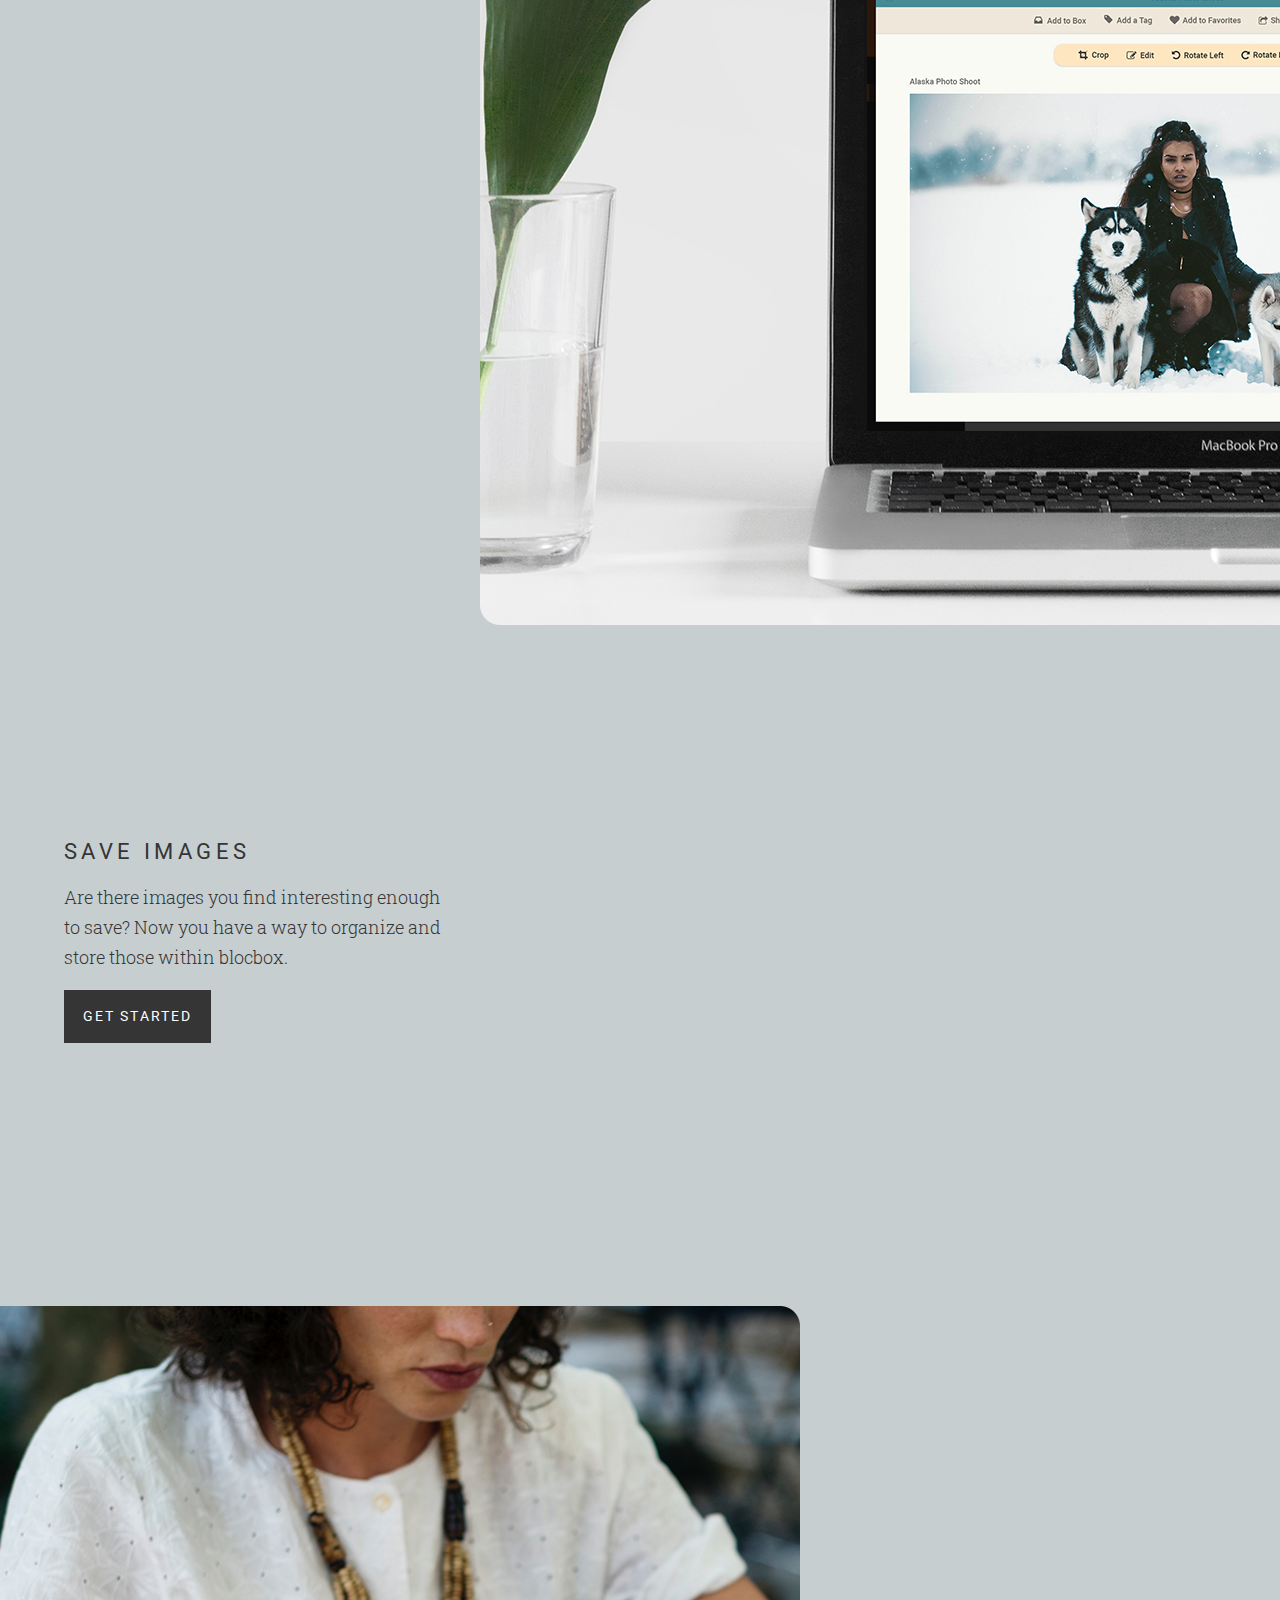
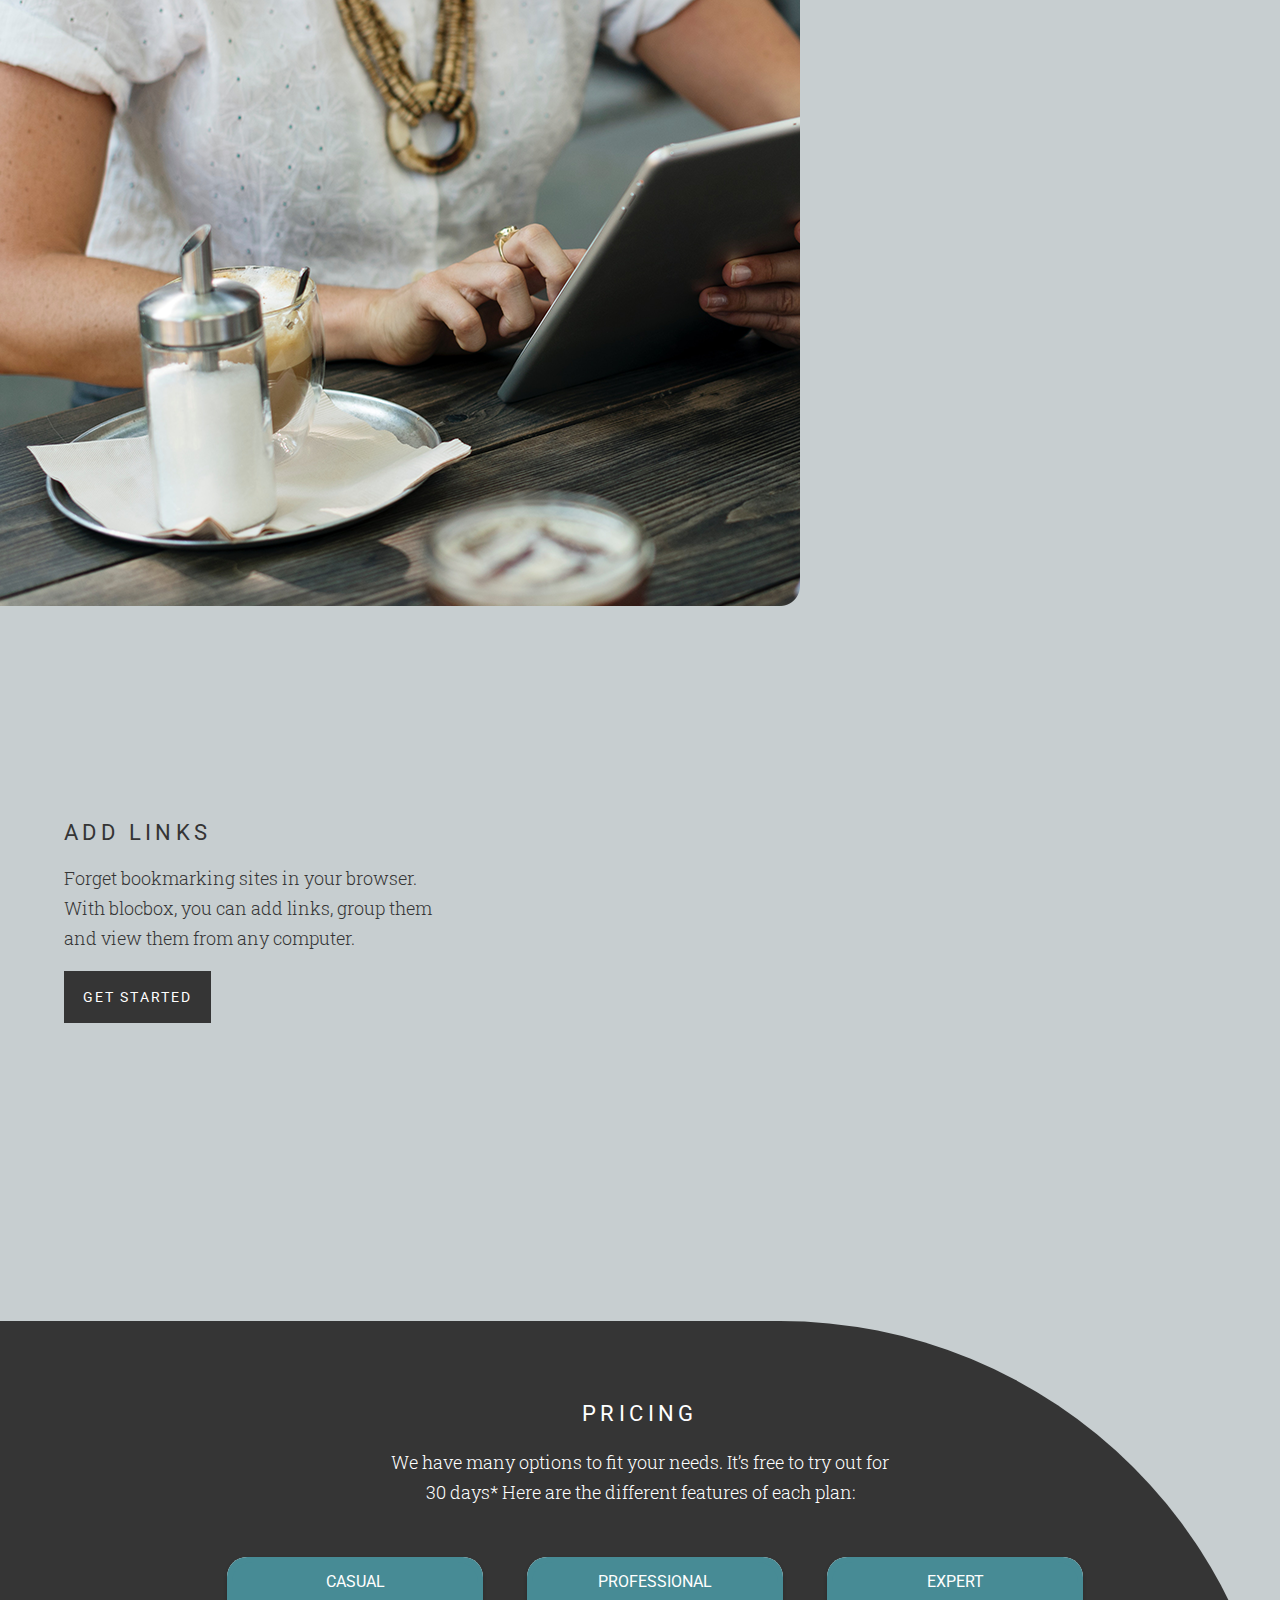
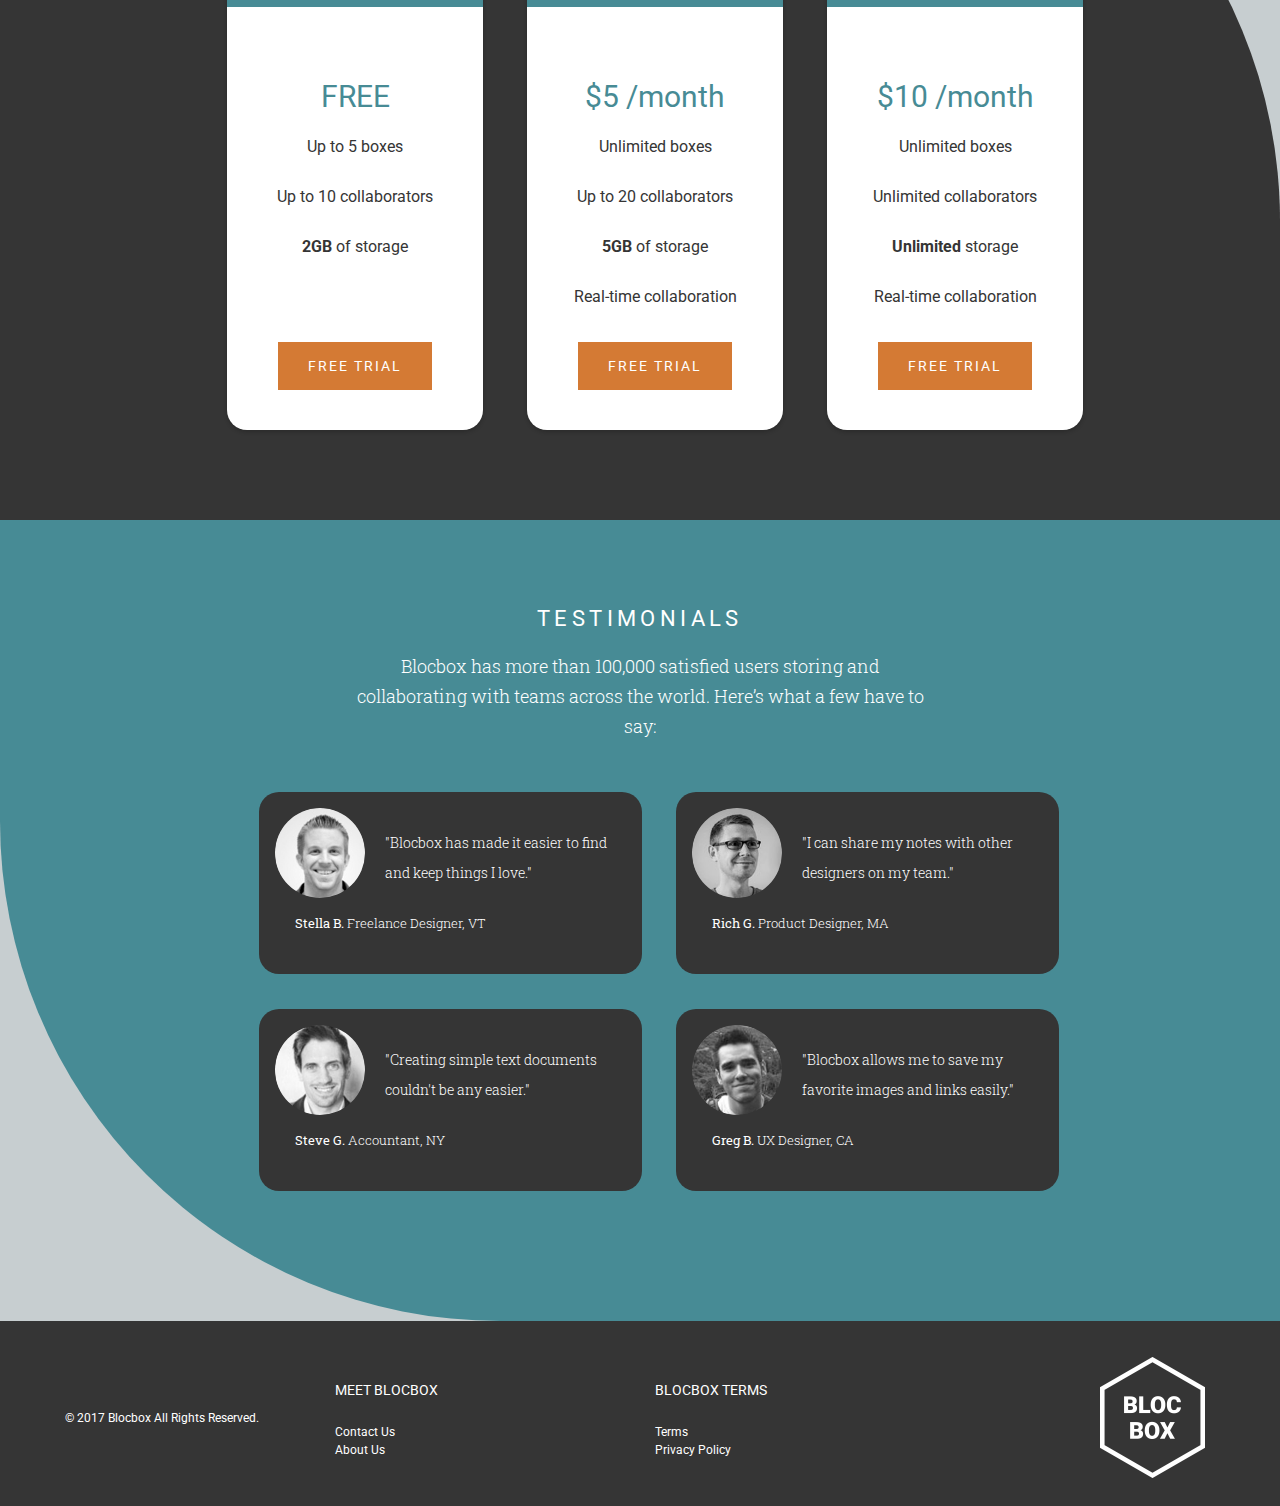
==== commit e5e67380: "Assignment-32-completed" ====
--- a/index.html
+++ b/index.html
@@ -38,7 +38,7 @@
     <!-- Hero Text -->
     <div class="hero">
       <h1 class="animated fadeIn">Save, share and<br/>collaborate.</h1>
-      <h2>Blocbox lets you collect and sort<br/>information. Create simple notes,<br/>store images, and add links.</h2>
+      <h2>Blocbox lets you collect and sort information. Create simple notes, store images, and add links.</h2>
       <a href="signup.html" class="btn-trial-header"><h7>START A FREE TRIAL</h7></a>
       <p>No credit card required.</p>
     </div>
--- a/css/style.css
+++ b/css/style.css
@@ -33,7 +33,7 @@
    font-family: 'Roboto', sans-serif;
    font-size: 14px;
    font-weight: 400;
-   margin-top: 70px;
+   margin-top: 45px;
  }
  h4 {
    font-family: 'Roboto', sans-serif;
@@ -99,6 +99,7 @@
    max-height:120px;
    background-color: #353535;
    width: 100%;
+   height:auto;
  }
  header nav ul {
    text-align: right;
@@ -150,10 +151,11 @@
    display: block;
    float: left;
    margin: 215px 100px 40px 130px;
+   width: 350px;
  }
  header .site-logo {
    margin-left: 60px;
-   margin-top: 20px;
+   margin-top: 15px;
  }
 html, header nav.container {
  margin: 0px;
@@ -266,6 +268,8 @@
    padding-left:40px;
    position: relative;
    width: 30%;
+   max-width: 100%;
+   height: auto;
  }
 
 
@@ -283,6 +287,8 @@
    padding-left:40px;
    position: relative;
    width: 30%;
+   max-width: 100%;
+   height: auto;
  }
  
 
@@ -300,6 +306,8 @@
    padding-left:40px;
    position: relative;
    width:30%;
+   max-width: 100%;
+   height: auto;
  }
 
 
@@ -308,7 +316,7 @@
 .columns {
   display: inline-block;
   width: 25%;
-  margin: 0 20px;  
+  margin: 10px 20px;  
   background: #FFFFFF;
   box-shadow: 0px 2px 4px 0px rgba(0,0,0,0.20);
   border-radius: 20px;
@@ -319,7 +327,8 @@
 /* There pricing boxes group */
 div.columns-group {
   display: inline-block;
-  margin: 30px auto;
+  margin: 20px auto;
+  margin-bottom:80px;
   width: 80%;
 }
 
@@ -360,7 +369,7 @@
 /* Pricing section */
  .pricing {
    text-align: center;
-   height: 900px;
+   height: auto;
    background-position: relative;
    background-color: #353535;
    border-radius: 0px 500px 0px 0px;
@@ -406,7 +415,7 @@
  .testimonials {
  background-color: #478b95;
  border-radius: 0px 0px 0px 500px;
- height: 800px;
+ height: auto;
  padding:4em 0;
  text-align: center;
  }
@@ -440,7 +449,7 @@
  color:#FFFFFF;
  }
  .testimonials p {
- width: 40%;
+ width: 45%;
  margin: 20px auto;
  }
  
@@ -473,18 +482,18 @@
  footer {
    background-color: #353535;
    color: #FFFFFF;
-   height: 220px;
+   height: auto;
    position: relative;
    overflow: hidden;
    z-index: 0;
  }
  footer .copyright-block {
    float: left;
-   margin: 95px 0px 0px 50px;
+   margin: 75px 0px 0px 50px;
  }
  footer .logo {
    float: right;
-   margin: 35px 90px 0px 0px;
+   margin: 20px 90px 0px 0px;
    max-height: auto;
    max-width: auto;
  }
@@ -618,13 +627,18 @@
 
  /* Responsive layout - when the screen is less than 600px wide, make the four testimonials boxesstack on top of each other instead of next to each other*/
  @media (max-width: 600px) {
-  testi {
+  .testi {
       width: 100%;
   }
 }
 /* Responsive layout - when the screen is less than 600px wide, make the four columns stack on top of each other instead of next to each other */
-@media (max-width: 600px) {
+ @media (max-width: 600px) {
   .column {
       width: 100%;
   }
+}
+ @media (max-width: 1000px) {
+  header {
+      background-color: rgba(255,255,255,0.9);
+  }
 }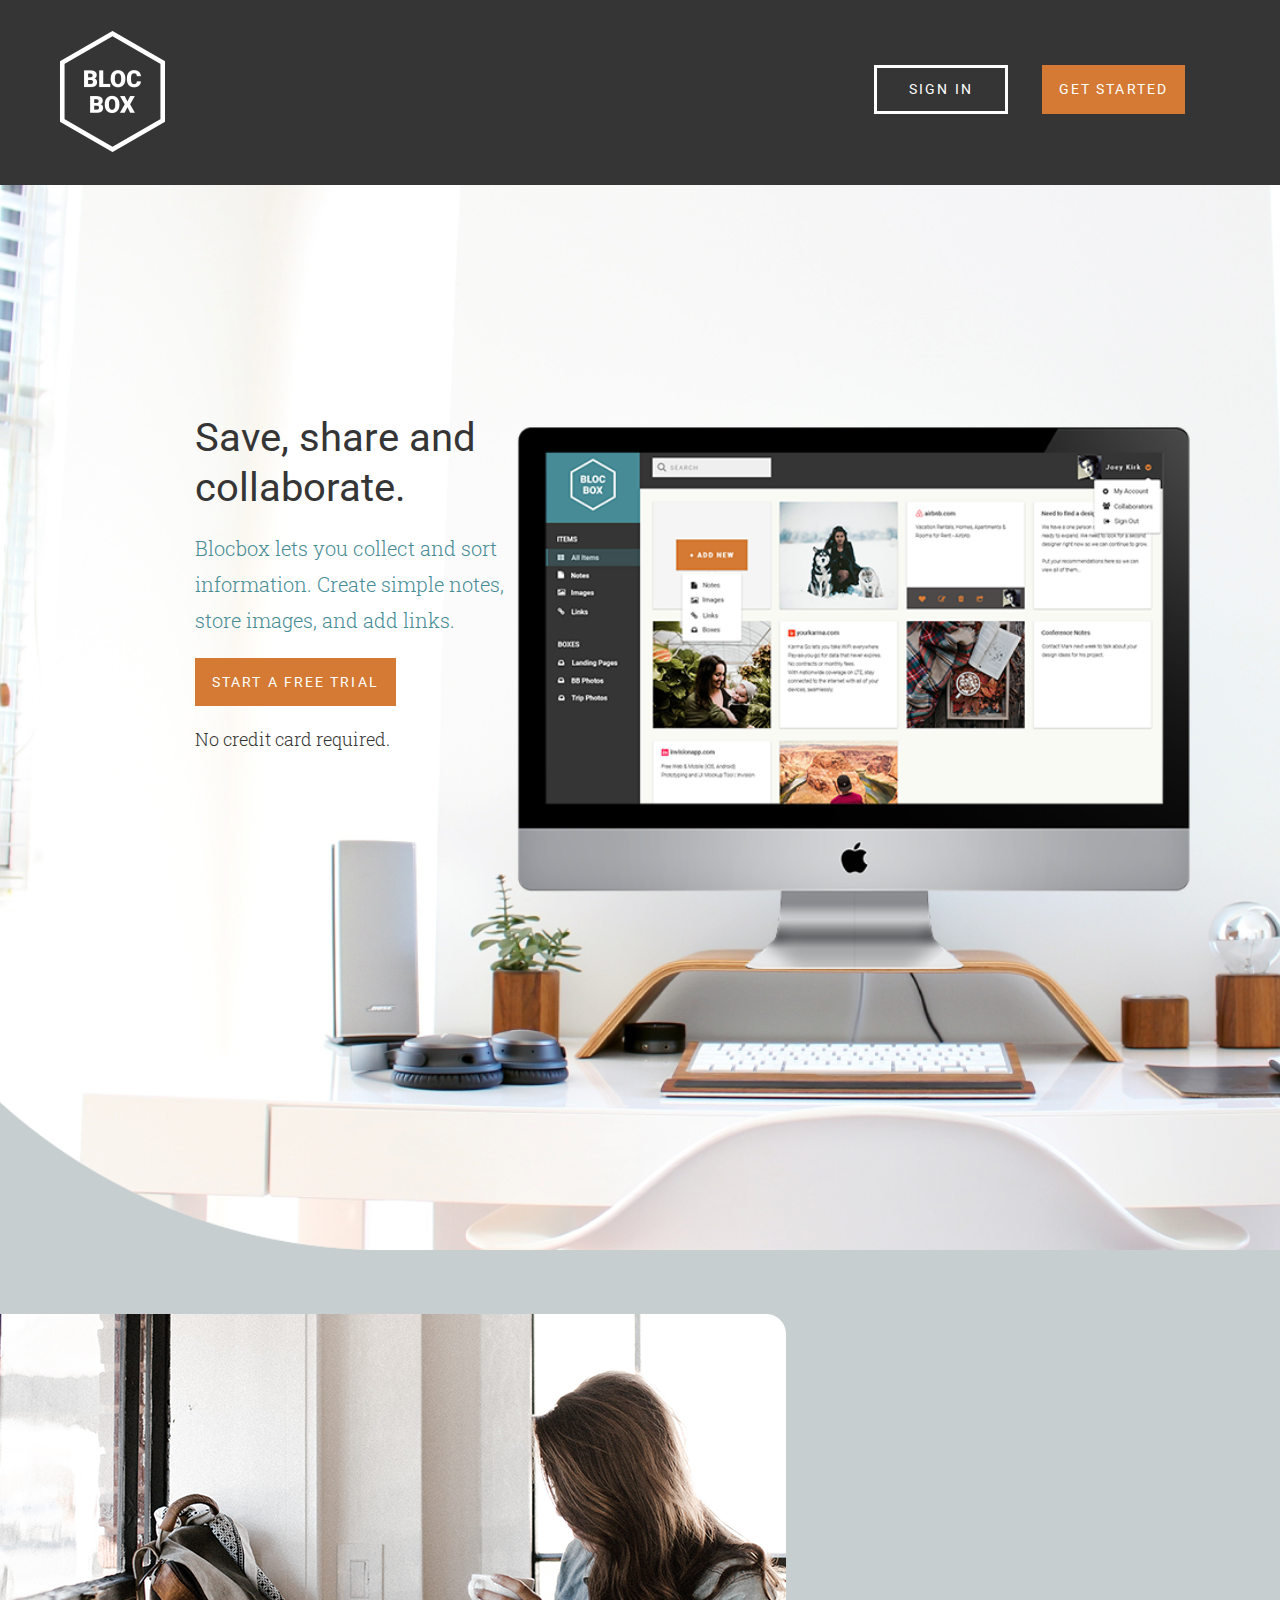
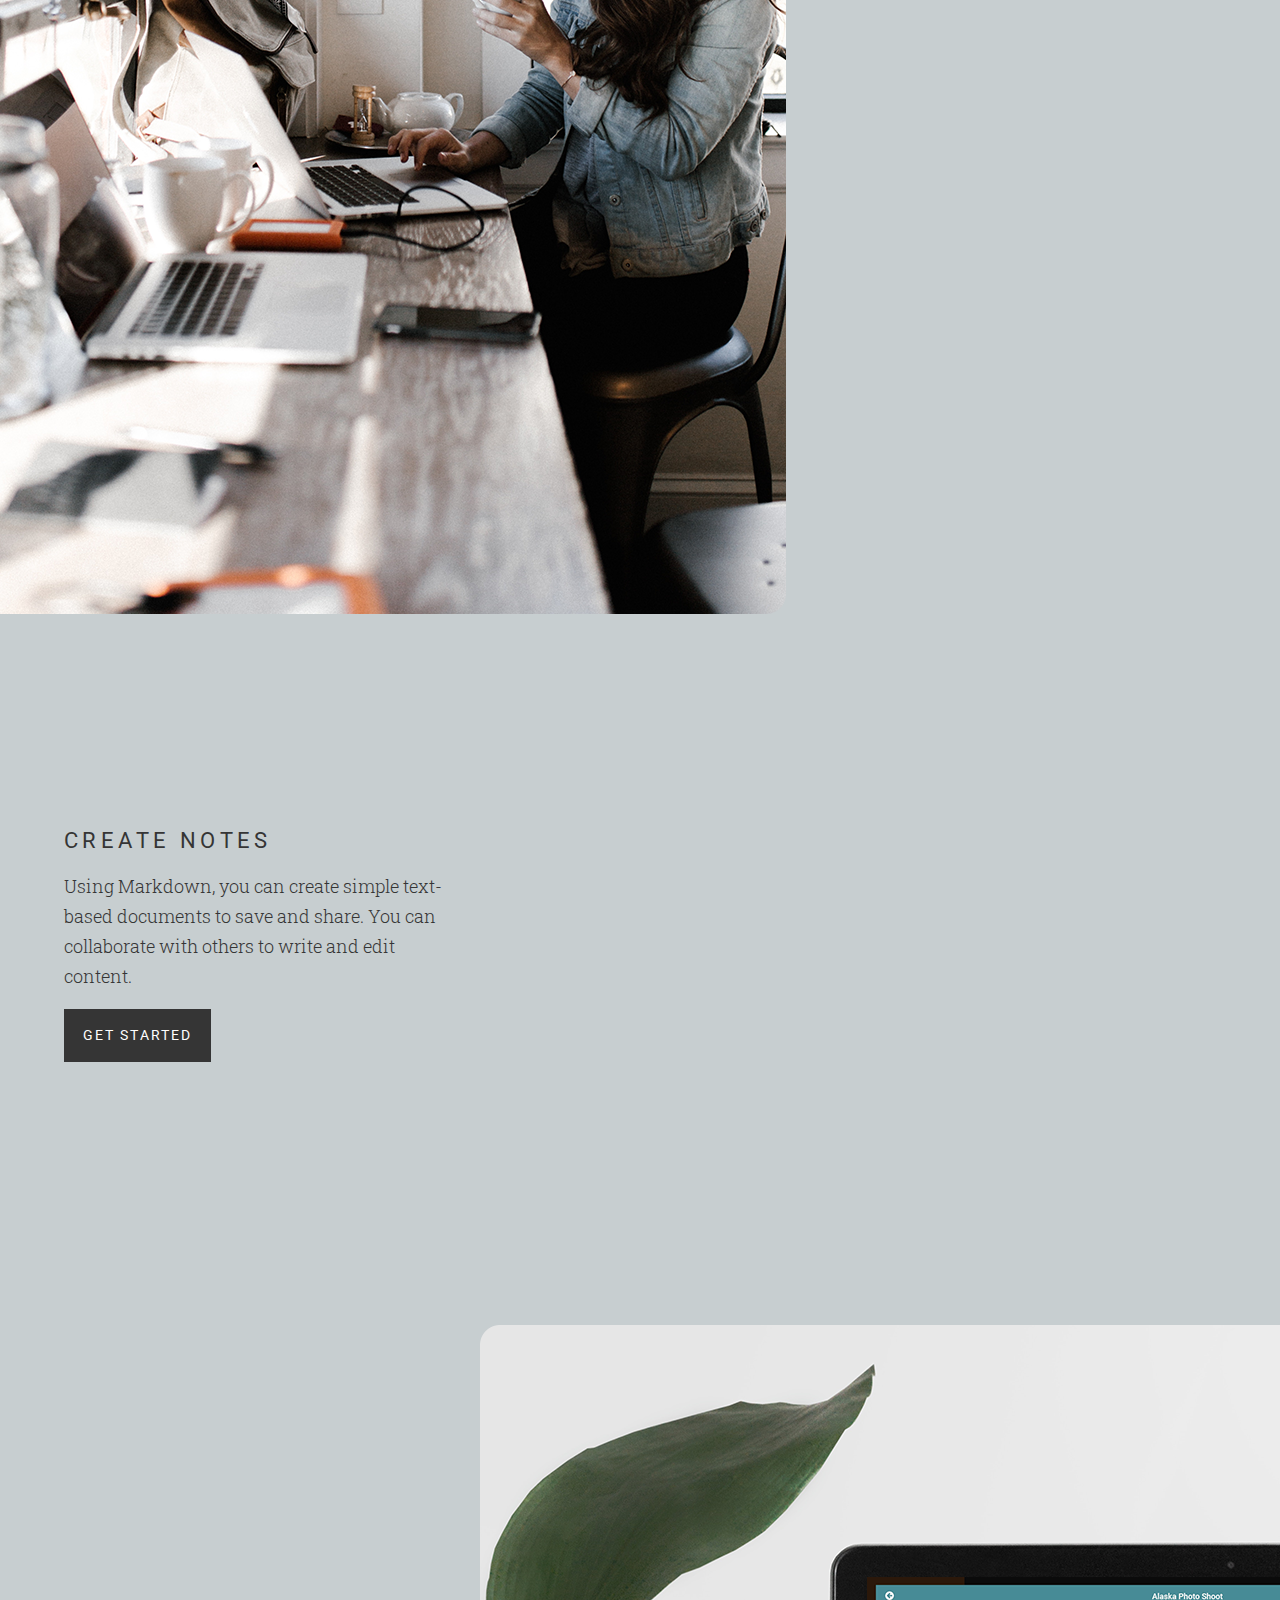
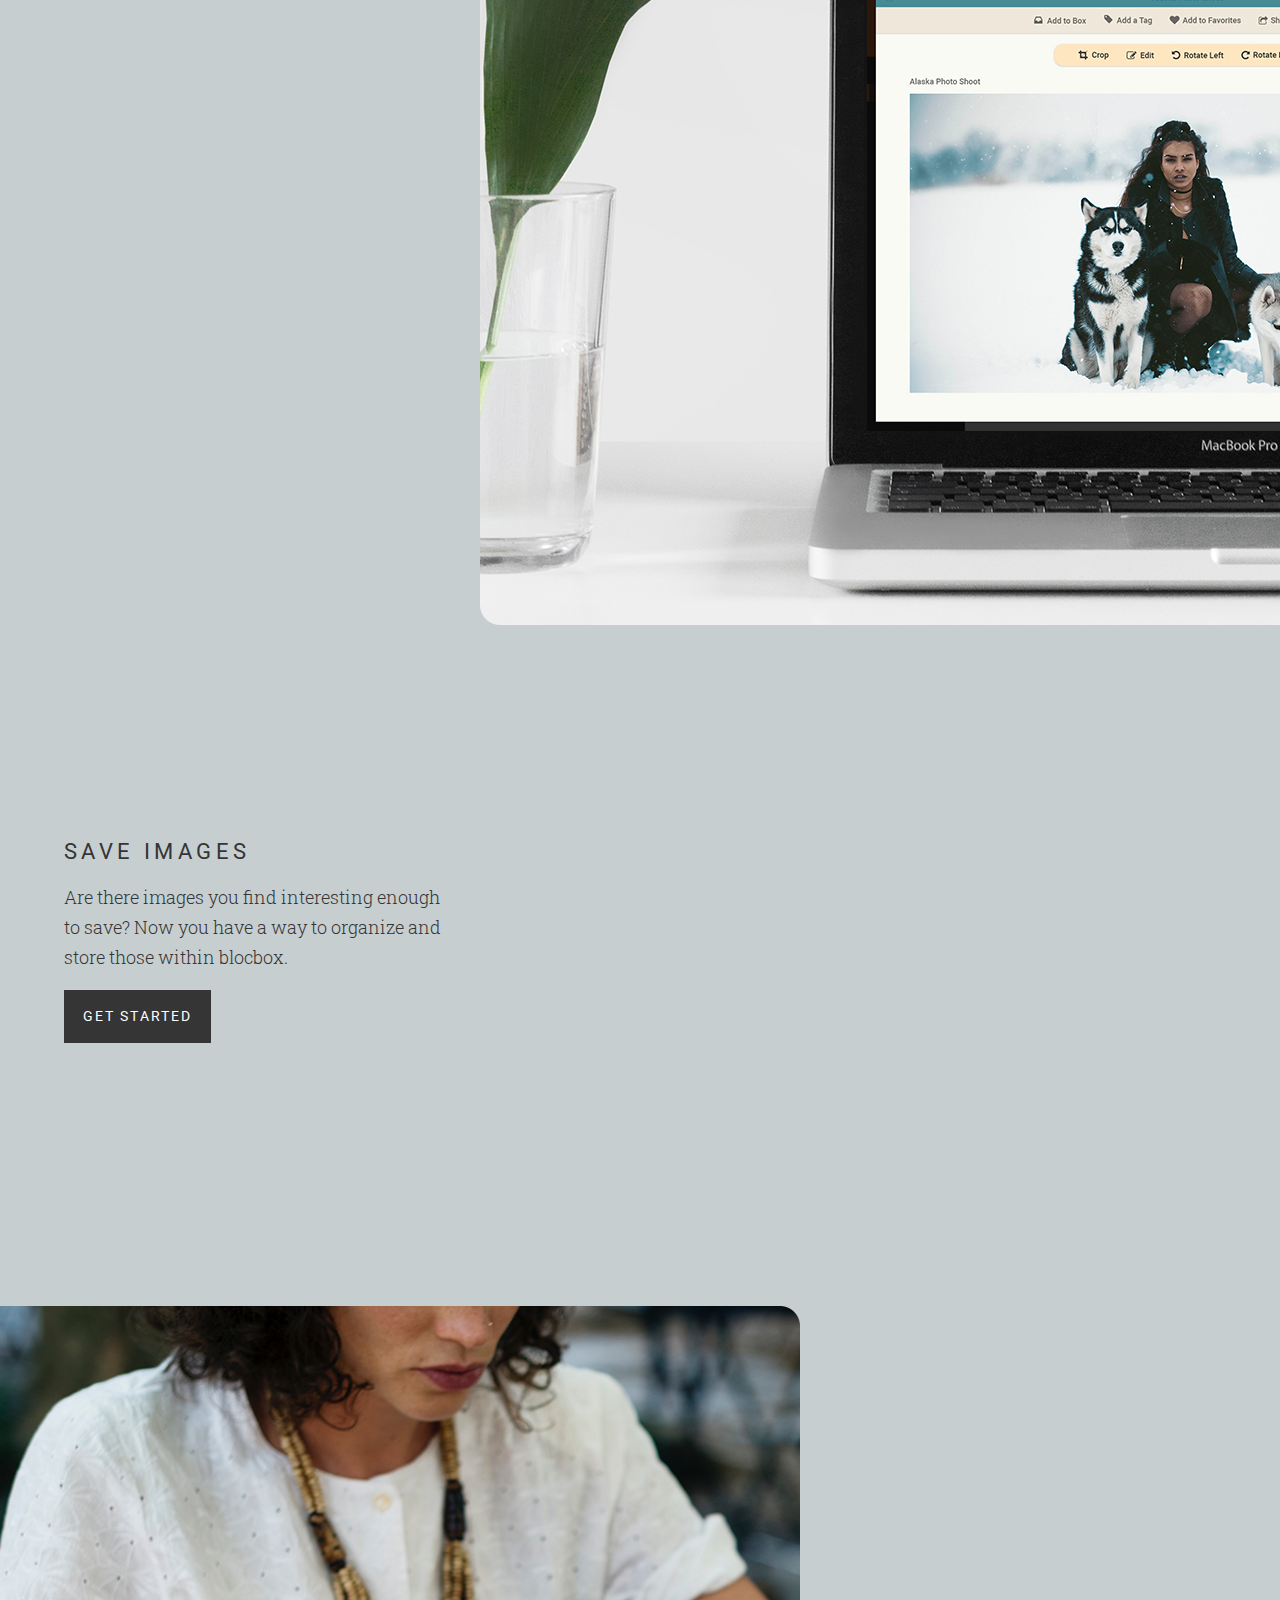
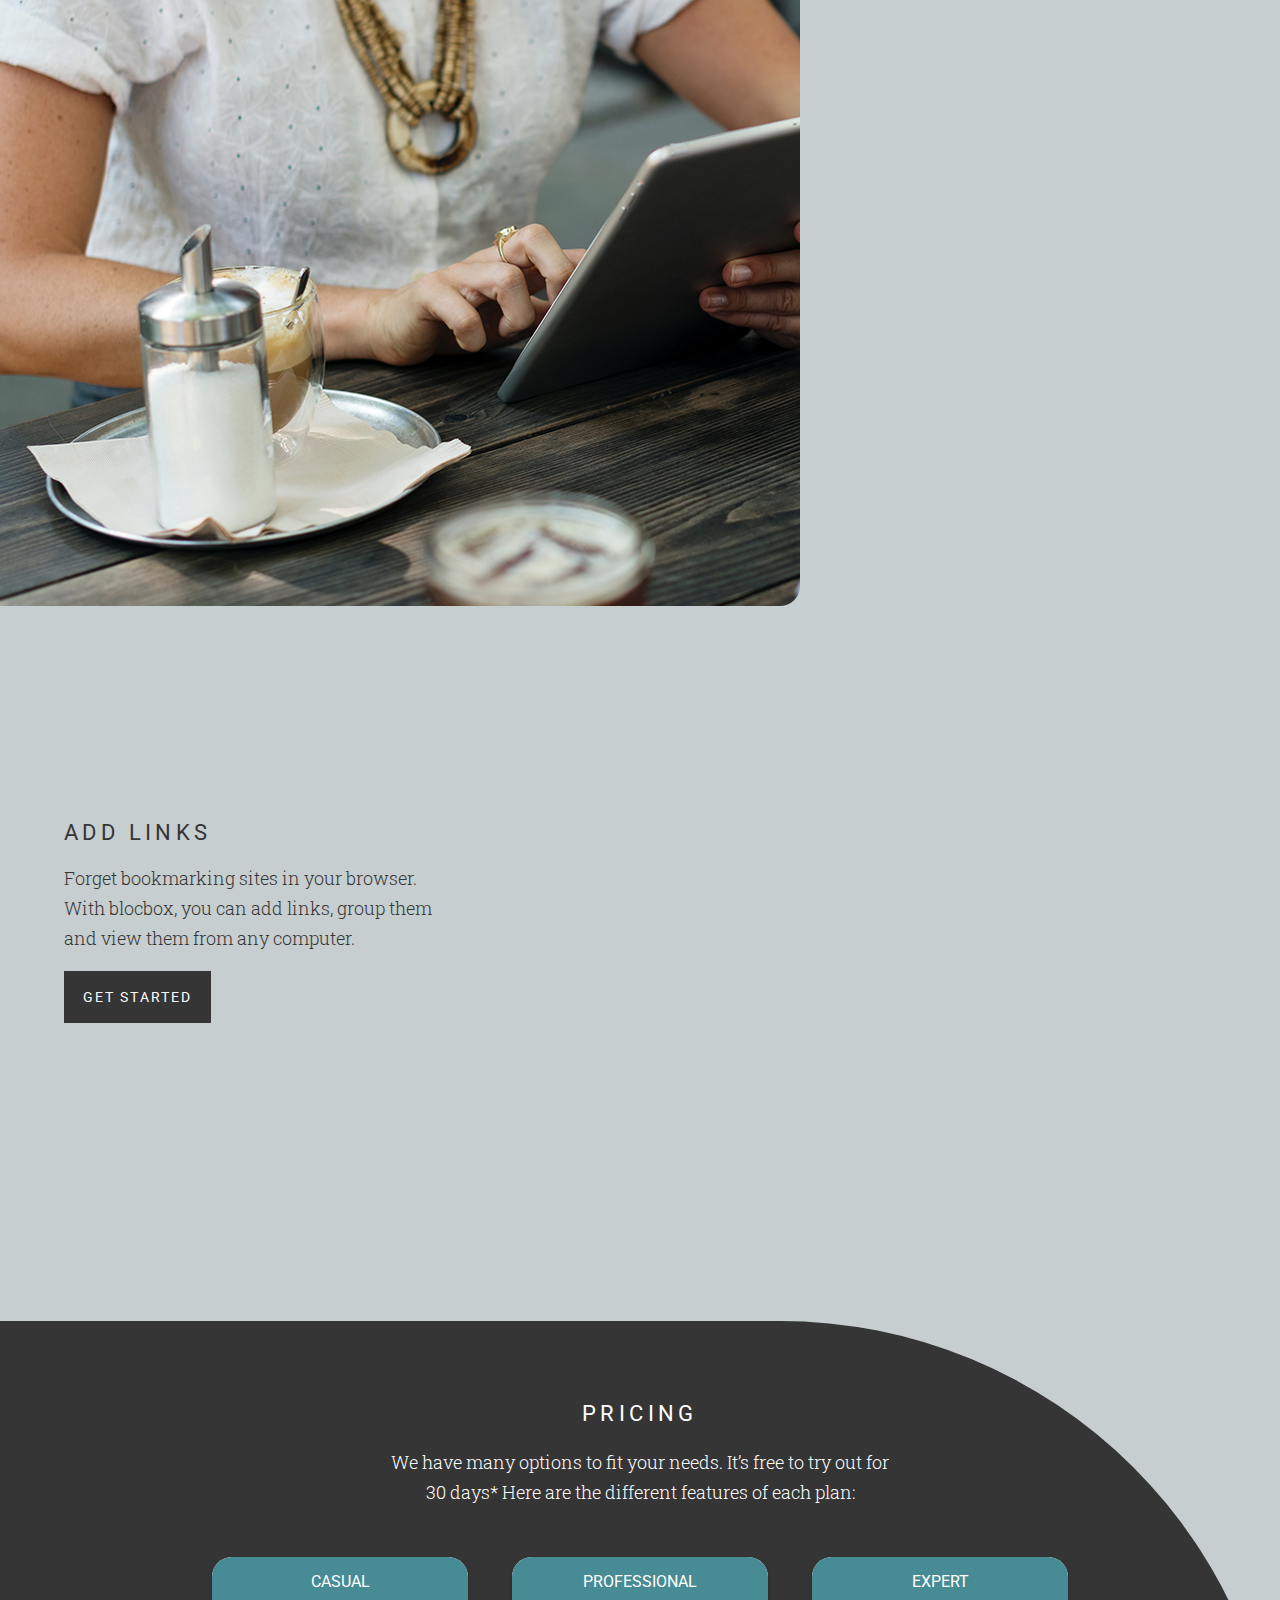
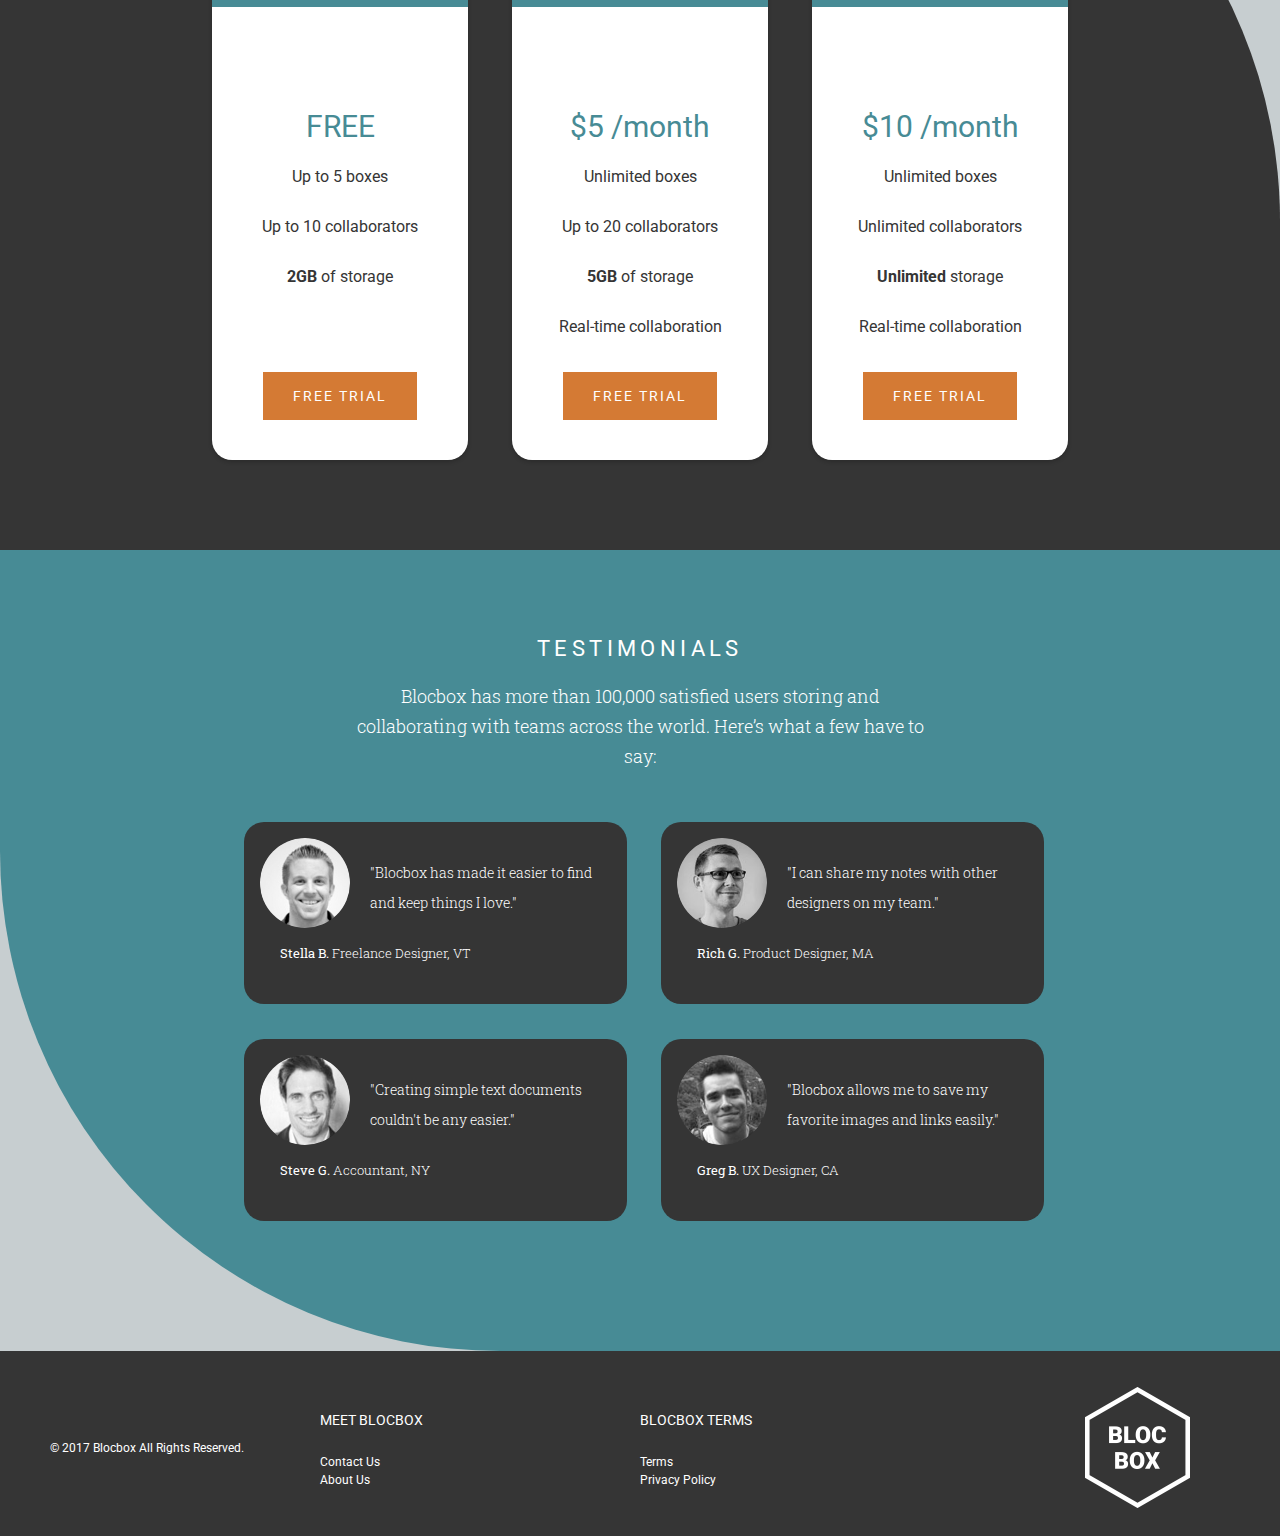
==== commit e63c281b: "Assignment-34-completed" ====
--- a/index.html
+++ b/index.html
@@ -18,7 +18,7 @@
 </head>
 
 
-<body>
+<body class="home">
   <!-- Hero -->
   <header>
    <nav class="container">
--- a/css/style.css
+++ b/css/style.css
@@ -1,7 +1,7 @@
 html, body{
    overflow-x: hidden;
  }
- body {
+ body.home {
    color:#353535;
    background: #c7ced0;
  }
@@ -14,7 +14,7 @@
    font-weight: 400;
    margin-bottom: 5px;
  }
-  h2 {
+ h2 {
    font-family: 'Roboto Slab', serif;
    font-size:20px;
    line-height: 36px;
@@ -35,7 +35,7 @@
    font-weight: 400;
    margin-top: 45px;
  }
- h4 {
+ .pricing h4 {
    font-family: 'Roboto', sans-serif;
    font-size: 16px;
    line-height: 40px;
@@ -150,7 +150,7 @@
    text-align: left;
    display: block;
    float: left;
-   margin: 215px 100px 40px 130px;
+   margin: 230px 100px 40px 195px;
    width: 350px;
  }
  header .site-logo {
@@ -175,7 +175,7 @@
    position: relative;
    box-shadow: 1px 0% 3px 20% #000000;
  }
- .btn-trial-casual:hover, .btn-header:hover, .btn-trial:hover {
+ .btn-trial-casual:hover, .btn-header:hover, .btn-trial:hover, .btn-trial-header:hover {
    background:#e38f4d;
    border: 3px solid #e38f4d;
  }
@@ -568,9 +568,253 @@
   margin: 15px auto;
   width: 90%;
  }
-}
-
-/* MEDIA QUERIES */
+
+/* DASHBOARD */
+  body.dashboard {
+   background-color:#F9F9F4;
+ }
+ .header {
+   margin-bottom: 30px;
+   background-color: #353535;
+   height:auto;
+   width: auto;
+ }
+ .header .settings {
+   float: right;
+   margin: 25px 30px;
+ }
+ .header p {
+   display: inline-block;
+   font-family: 'Roboto', sans-serif;
+   font-weight: 400;
+   font-size: 15px;
+   color: #b7b7b7;
+   letter-spacing: 0.2em;
+   margin: 5px 5px;
+ }
+ .header h2 {
+   display: inline-block;
+   font-size: 12px;
+   letter-spacing: 0.2em;
+   font-family: 'Roboto', sans-serif;
+   color: #b7b7b7;
+ }
+ .search-field input {
+   float: left;
+   background-color: #efefef;
+   border: none;
+   outline: none;
+   font-size: 12px;
+   letter-spacing: 0.2em;
+   font-family: 'Roboto', sans-serif;
+   color: #b7b7b7;
+   padding: 10px 95px 10px 10px;
+   width: auto !important;
+ }
+ .search-field {
+   float: left;
+   background: #efefef;
+   margin: 30px 30px;
+   padding: 5px 5px;
+ }
+ .fa.fa-search {
+   float: left;
+   color: #777777;
+   padding: 5px 2px 0px 10px;
+   font-size: 22px;
+ }
+ .settings-image {
+  vertical-align: middle;
+ }
+ .fa.fa-chevron-circle-down{
+  color: #dd965f;
+  font-size: 16px;
+ }
+ .container {
+   margin-right: auto;
+   margin-left: auto;
+   padding-left: 0px;
+   padding-right: 0px;
+   position: relative;
+ }
+ .left-nav {
+   height: 100vh;
+   width:14.66666667%;
+   color:#FFFFFF;
+   background: #353535;
+   float:left;
+   position: fixed;
+   display:block;
+ }
+ .left-nav .site-logo {
+   padding: 20px 20px;
+   background:#478b95;
+   display:block;
+   text-align: center;
+   width:auto;
+   height: auto;
+   position: relative;
+ }
+ .left-nav .items {
+   padding:0;
+ }
+ .left-nav .items p {
+   font-family: 'Roboto', sans-serif;
+   font-weight: 500;
+   text-transform: uppercase;
+   font-size: 16px;
+   color: #FFFFFF;
+   line-height: 20px;
+   margin: 30px 20px;
+ }
+ .left-nav .items ul {
+   margin:0 20px 40px;
+   padding:0;
+ }
+ .left-nav .items ul li {
+   list-style-type: none;
+   margin-bottom: 25px;
+ }
+ .left-nav .items ul li a {
+   color:#FFFFFF;
+   text-decoration: none;
+   font-family:'Roboto', sans-serif;
+   font-weight: 400;
+ }
+ .left-nav .items ul li a i {
+   width:16px;
+   text-align: center;
+   margin-right:8px;
+ }
+ li.all-items {
+  padding: 10px;
+ }
+ .left-nav .all-items {
+  padding:0;
+ }
+ .left-nav .-all-items p {
+  font-family: 'Roboto', sans-serif;
+  font-weight: 500;
+  text-transform: uppercase;
+  font-size: 16px;
+  color: #FFFFFF;
+  line-height: 20px;
+  margin: 30px 20px;
+ }
+ .left-nav .all-items ul {
+  margin: 0 20px 0px;
+  padding:0;
+}
+ .left-nav .all-items ul li {
+  list-style-type: none;
+  margin-bottom: 15px;
+  padding: 10px 0px;
+ }
+ .left-nav .all-items ul li a {
+  color:#FFFFFF;
+  text-decoration: none;
+  font-family:'Roboto', sans-serif;
+  font-weight: 400;
+}
+ .left-nav .all-items ul li a i {
+  width:16px;
+  text-align: center;
+  margin-right:8px;
+}
+ div.all-items {
+  background-color: rgba(71,139,149,0.4);
+ }
+/* CONTENT */
+ .content {
+   padding:6em 1% 1.5em;
+   float:right;
+   width:98%;
+   position: relative;
+   height: auto;
+ }
+ .content-item {
+   width:96%;
+   margin:0 2% 25px;
+   float:left;
+   display:block;
+ }
+ .item-box h4{
+   font-family: 'Roboto', sans-serif;
+   font-weight: 400;
+   font-size: 14px;
+   color: #353535;
+   margin-top: 0px;
+ }
+ .item-box {
+   display:block;
+   height:230px;
+   background: #FFFFFF;
+   box-shadow: 0px 1px 3px 0px rgba(0,0,0,0.40);
+   position: relative;
+   overflow: hidden;
+   padding:20px;
+ }
+ .item-box-button{
+  height:230px;
+  background: #FFFFFF;
+  box-shadow: 0px 1px 3px 0px rgba(0,0,0,0.40);
+  position: relative;
+  overflow: hidden;
+  padding:20px;
+  display: flex;
+  align-items: center;
+  justify-content: center;   
+ }
+ .item-box > img {
+   position:absolute;
+   height:100%;
+   width:auto;
+   top:0;
+   left:0;
+   right:0;
+ }
+ .item-box p {
+   font-size: 14px;
+   color: #353535;
+   line-height: 18px;
+   margin:0;
+   font-size: 13px;
+   line-height: 20px;
+   font-family:'Roboto', sans-serif;
+   font-weight: 300;
+ }
+ img.favicon {
+   width: 16px;
+   height: 16px;
+   position:relative;
+   top:2px;
+   margin-right:5px;
+ }
+ a.btn {
+  color: #FFFFFF;
+  font-size: 14px;
+  letter-spacing: 0.2em;
+  font-family: 'Roboto', sans-serif;
+  font-weight: 500;
+  text-decoration: none;
+  text-align: center;
+  padding: 25px 12px 14px;
+  background: #d47a34;
+  border: 3px solid #d47a34;
+  width: 120px;
+  height: 30px;
+  box-shadow: 1px 0% 3px 20% #000000;
+  text-align: center;
+  display: table-cell;
+  vertical-align: middle;
+  box-shadow: 0px 1px 3px 0px rgba(0,0,0,0.40);
+}
+ a.btn:hover {
+  background:#e38f4d;
+  border: 3px solid #e38f4d;
+}
+
+/* HOME PAGE MEDIA QUERIES */
 
 @media (min-width: 768px) {
    .container {
@@ -641,4 +885,64 @@
   header {
       background-color: rgba(255,255,255,0.9);
   }
-}+}
+
+
+/* DASHBOARD MEDIA QUERIES */
+/* Larger Mobile Devices */
+ @media (min-width:460px) {
+   .content {
+     padding:1.5em 1%;
+     float:right;
+     width:90%;
+     position: relative;
+   }
+   .content-item {
+     width:46%;
+     margin:0 2% 25px;
+     float:left;
+     display:block;
+   }
+ }
+/* Tablets */
+ @media (min-width:768px) {
+   .content {
+     padding:1.5em 5%;
+     float:right;
+     width:90%;
+     position: relative;
+   }
+   .content > .container {
+     width:700px;
+   }
+   .content-item {
+     width:31.33333%;
+     margin:0 1% 25px;
+   }
+ }
+/* Laptops and Desktops */
+ @media (min-width:992px) {
+   .content {
+     padding:0em 1%;
+     float:right;
+     width:83.33333333%;
+     position: relative;
+   }
+   .content > .container {
+     width:auto;
+   }
+   .content-item {
+     width:23%;
+     margin:0 1% 25px;
+   }
+   .dashboard .header {
+     position: relative;
+     float: right;
+     width: 85.33333333%;
+   }
+ }
+ @media (min-width: 992px) {
+   .site-logo {
+    max-width: 100%;
+   }
+  }
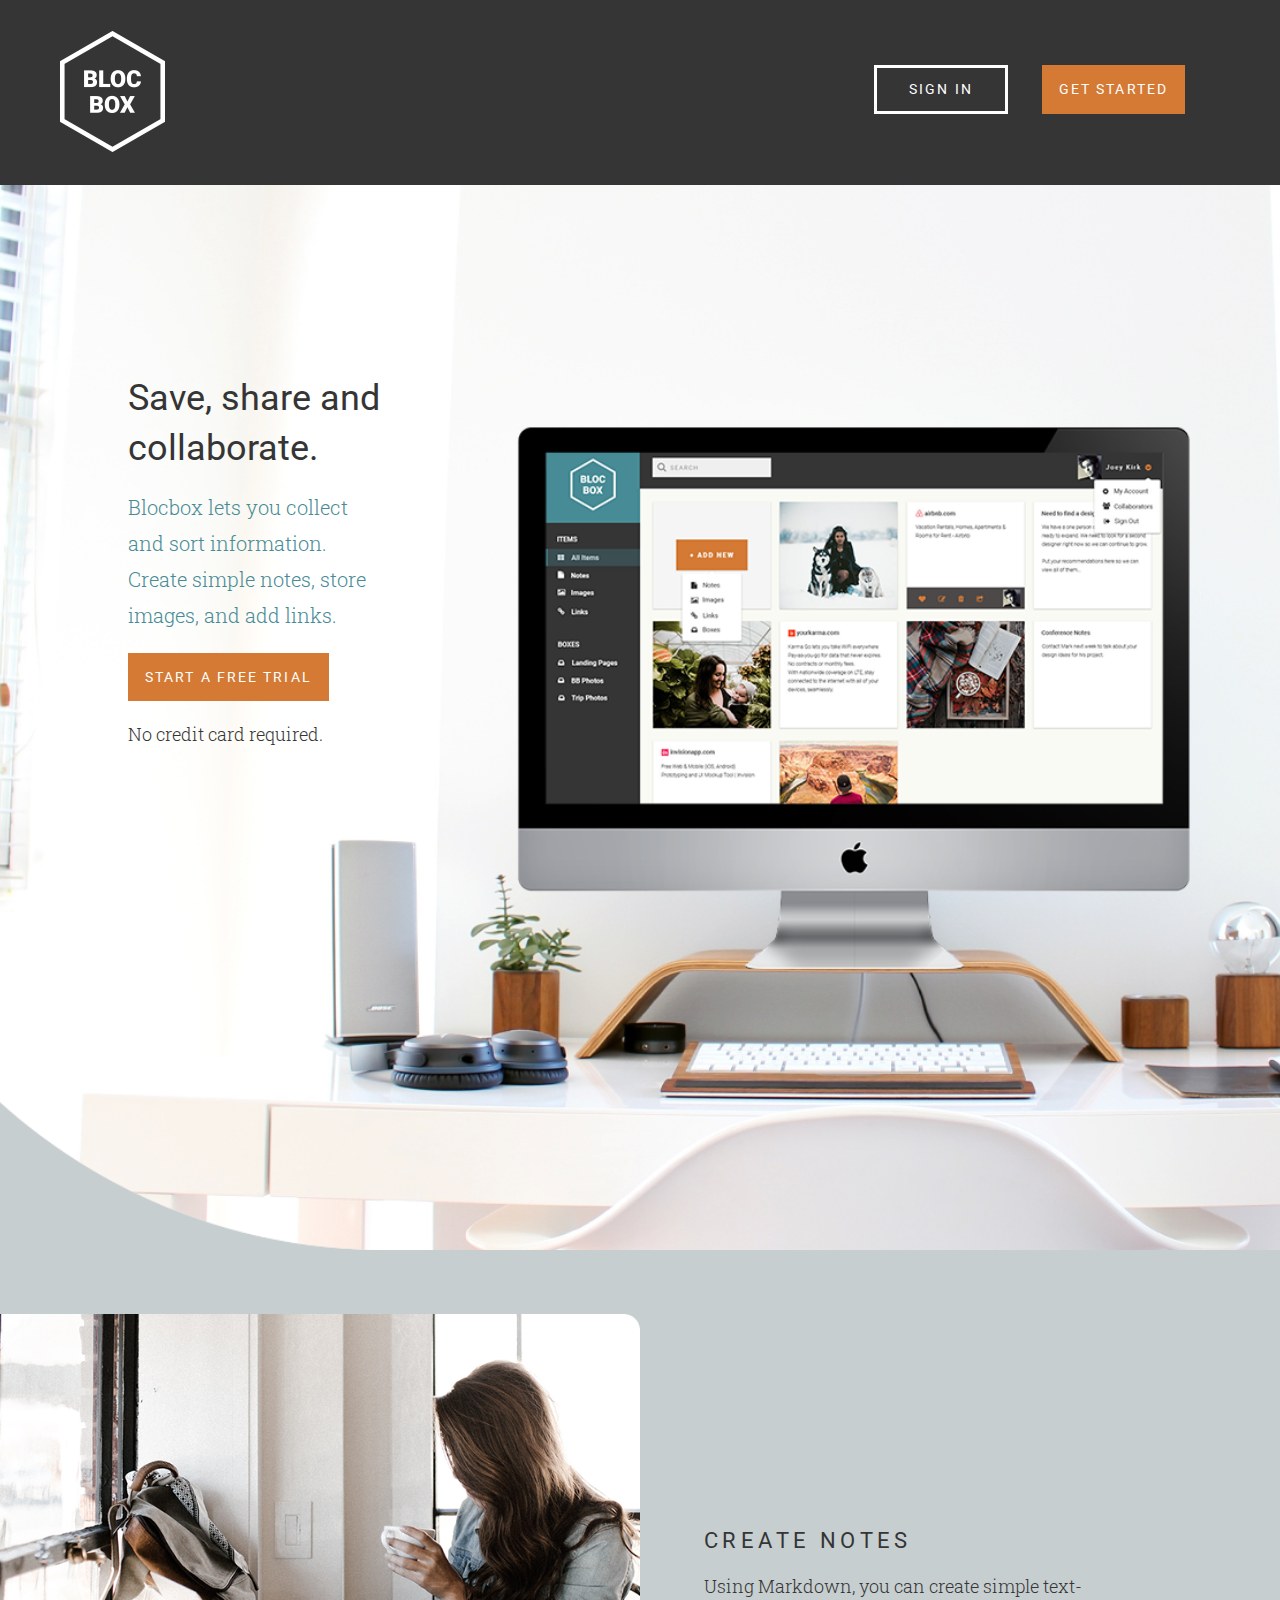
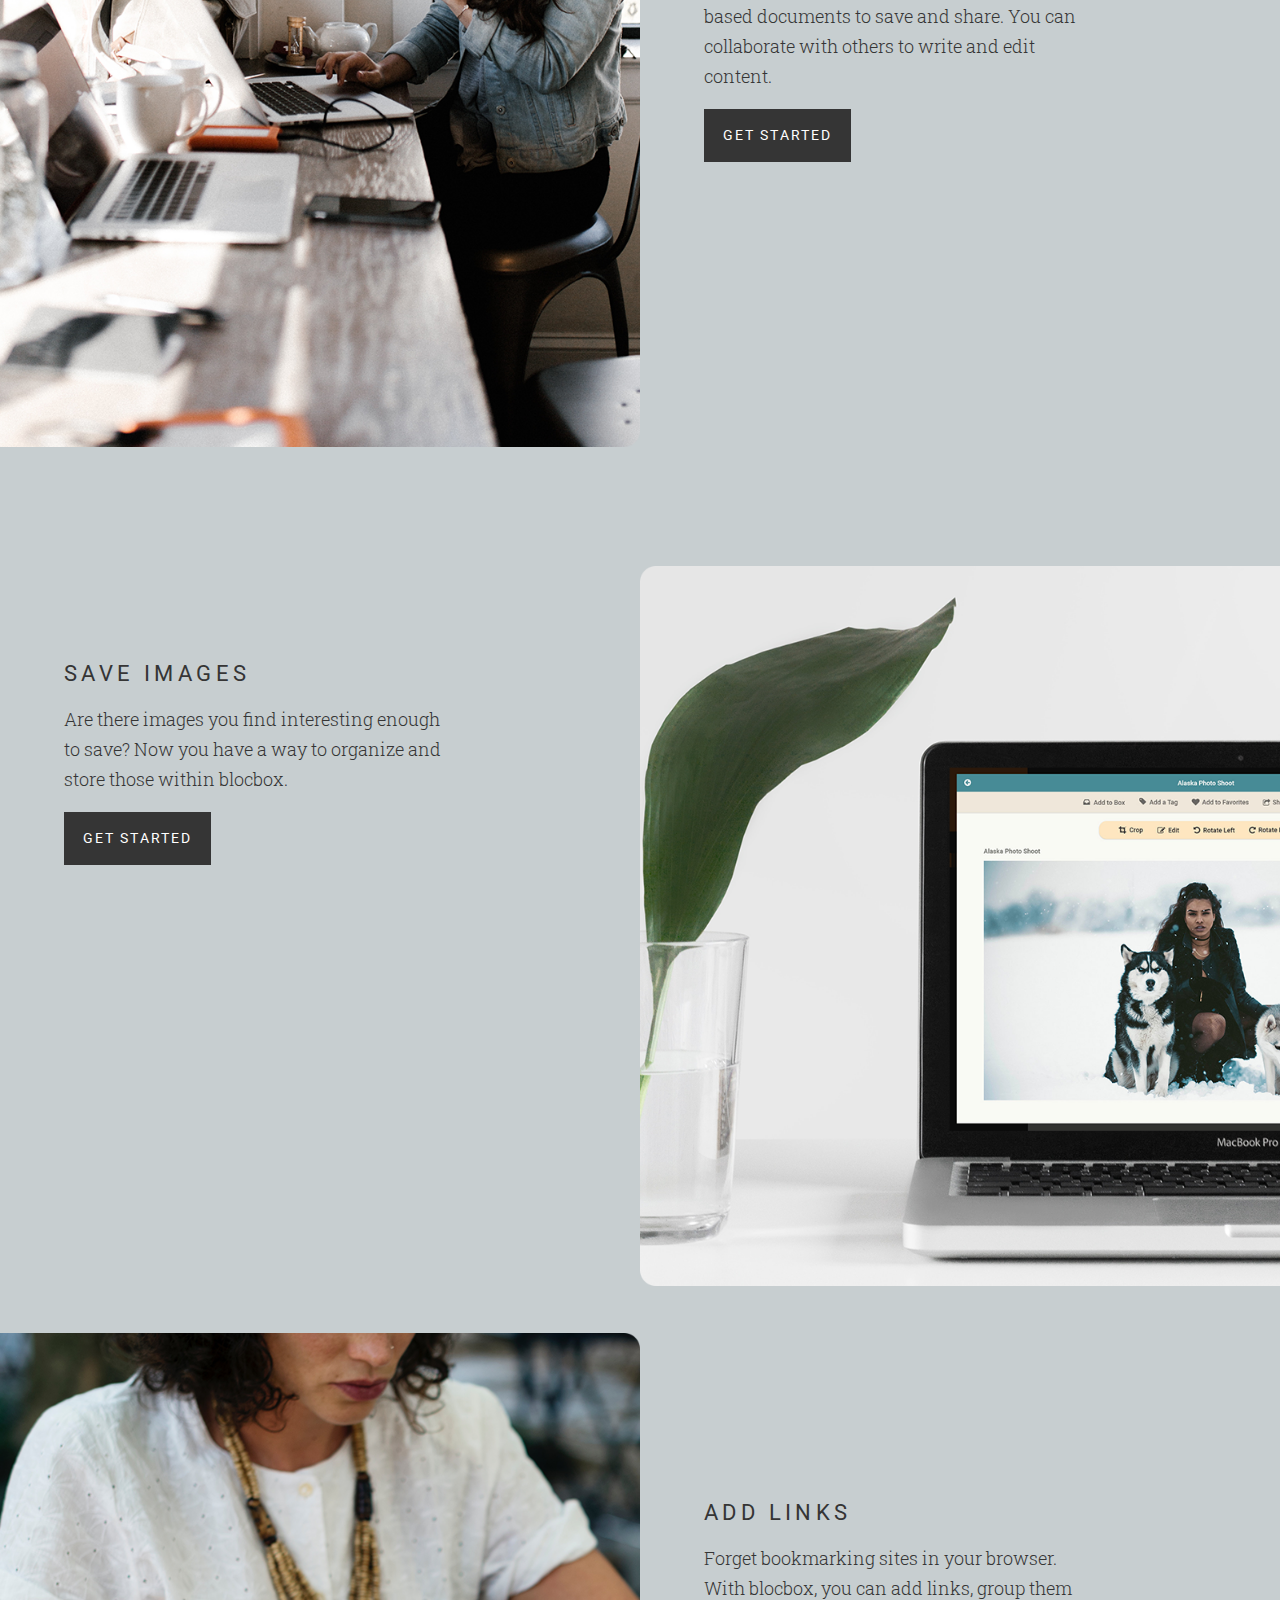
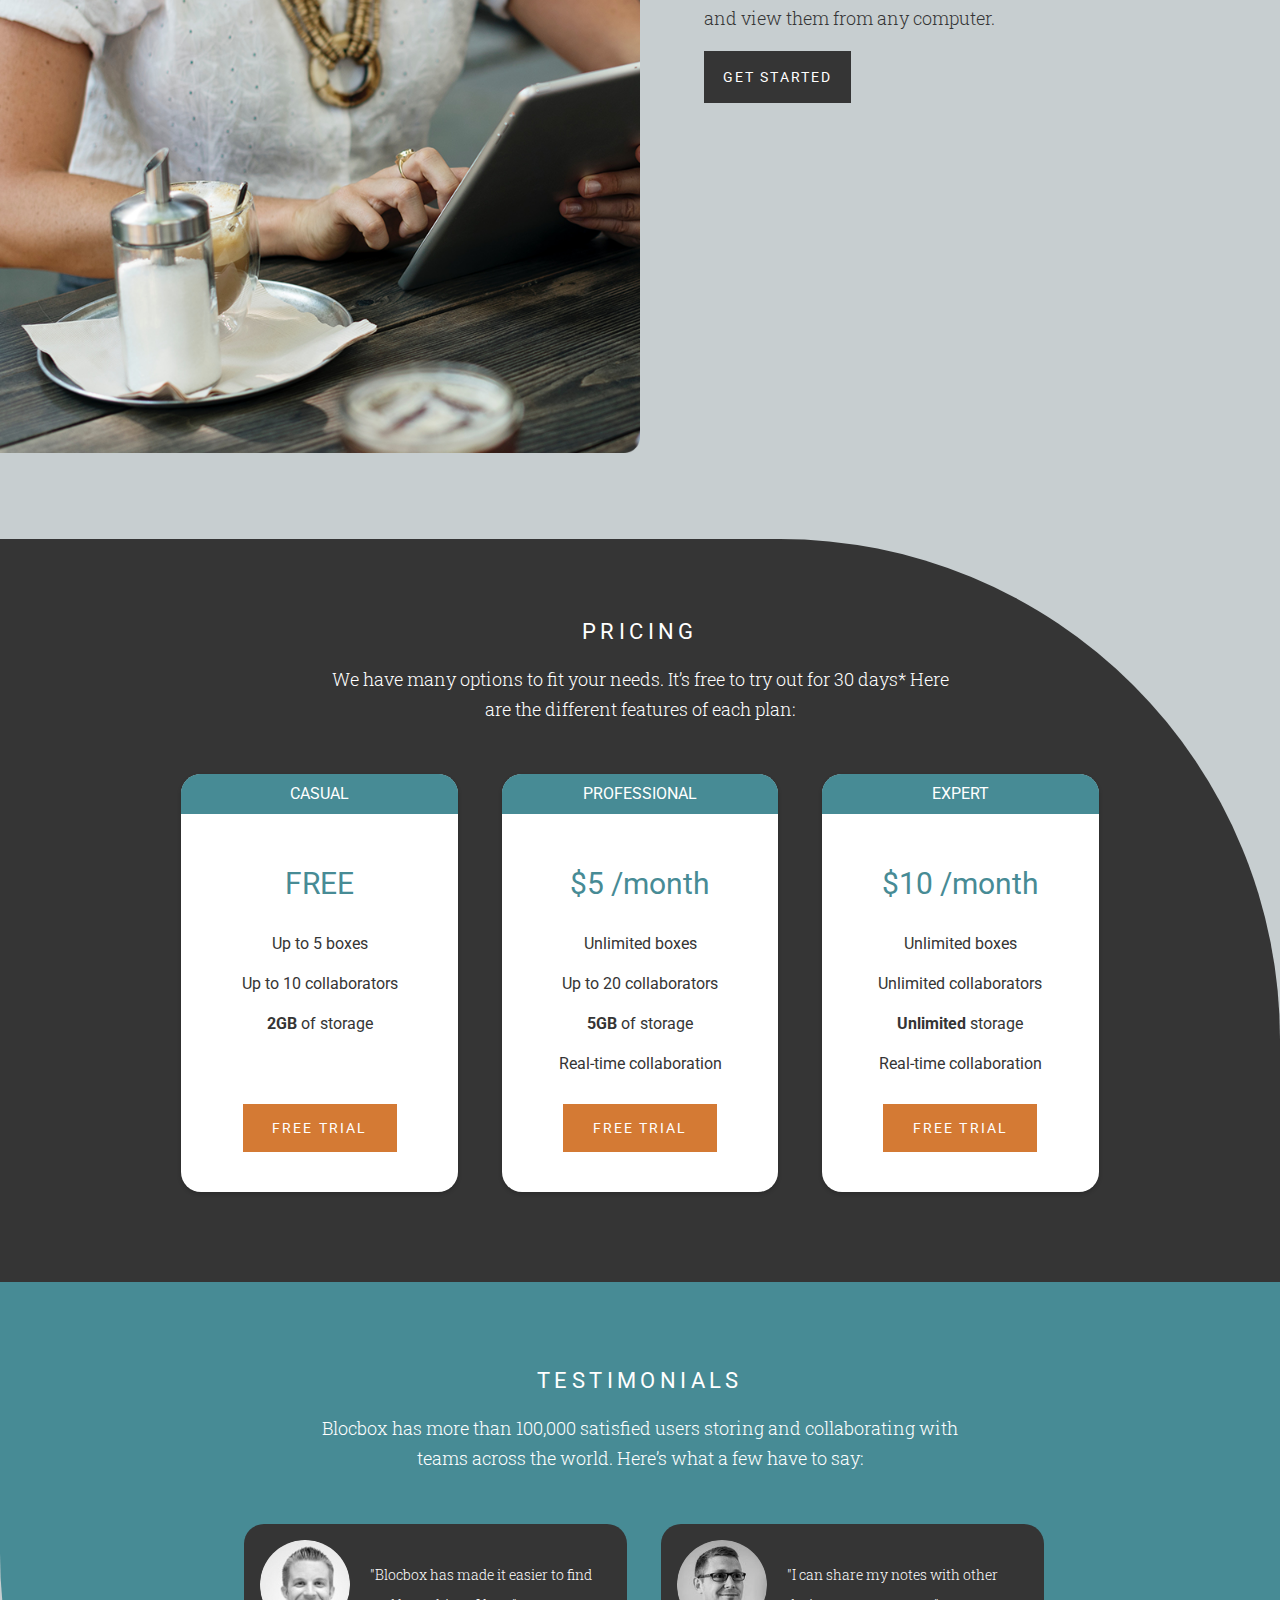
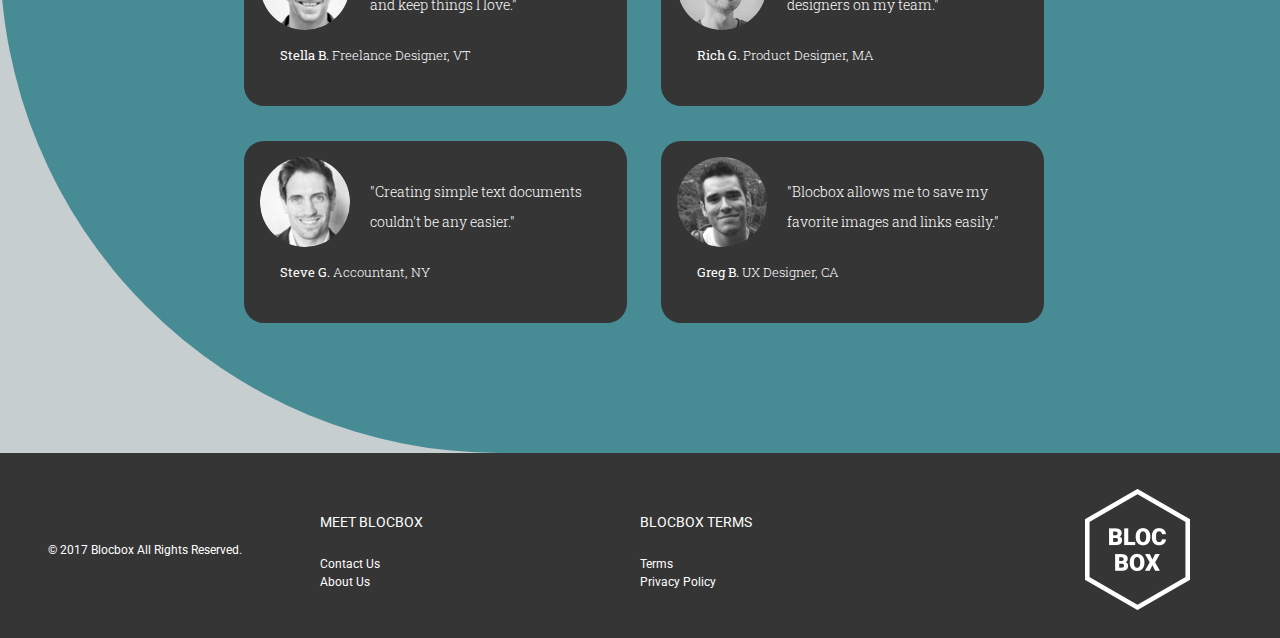
==== commit 13aa9e2c: "Dashboard JavaScript completed" ====
--- a/index.html
+++ b/index.html
@@ -37,7 +37,7 @@
 
     <!-- Hero Text -->
     <div class="hero">
-      <h1 class="animated fadeIn">Save, share and<br/>collaborate.</h1>
+      <h1>Save, share and collaborate.</h1>
       <h2>Blocbox lets you collect and sort information. Create simple notes, store images, and add links.</h2>
       <a href="signup.html" class="btn-trial-header"><h7>START A FREE TRIAL</h7></a>
       <p>No credit card required.</p>
--- a/css/style.css
+++ b/css/style.css
@@ -7,9 +7,9 @@
  }
 
  /* Font Styles */
- h1 {
+ .hero h1 {
    font-family: 'Roboto', sans-serif;
-   font-size: 40px;
+   font-size: 36px;
    line-height: 50px;
    font-weight: 400;
    margin-bottom: 5px;
@@ -46,7 +46,8 @@
    font-size: 30px;
    line-height: 30px;
    font-weight: 400;
-   margin-bottom: 5px;
+   margin-bottom: 25px;
+   margin-top:25px;
  }
  h7 {
    font-family: 'Roboto', sans-serif;
@@ -86,7 +87,7 @@
    color:#353535;
    background-image: url("images/hero.png");
    min-height: 1250px;
-   min-width:100%;
+   width:100%;
    background-repeat: no-repeat;
    background-position: top center;
    background-size: cover;
@@ -150,8 +151,8 @@
    text-align: left;
    display: block;
    float: left;
-   margin: 230px 100px 40px 195px;
-   width: 350px;
+   margin: 15% 0 0 10%;
+   width: 20%;
  }
  header .site-logo {
    margin-left: 60px;
@@ -217,7 +218,7 @@
   min-width: 120px;
   box-shadow: 1px 0% 3px 20% #000000;
   margin-bottom: 40px;
-  margin-top: 70px;
+  margin-top: 60px;
 }
  .btn-brown {
    color: #FFFFFF;
@@ -258,9 +259,7 @@
  /* Create Notes Benefit */
  .create-notes img {
    float: left;
-   clear: left;
-   width: auto;
-   max-width: 100%;
+   width: 50%;
    height: auto;
  }
  .create-notes-text.one-half {
@@ -268,7 +267,6 @@
    padding-left:40px;
    position: relative;
    width: 30%;
-   max-width: 100%;
    height: auto;
  }
 
@@ -276,18 +274,15 @@
  /* Save Images Benefit */
  .save-images img {
    float: right;
-   clear: right;
-   width: auto;
-   max-width: 100%;
+   width: 50%;
    height: auto;
-   margin-top: 4%;
+   margin-top: 15%;
  }
  .save-images-text.one-half {
    padding-right:15px;
    padding-left:40px;
    position: relative;
    width: 30%;
-   max-width: 100%;
    height: auto;
  }
  
@@ -295,18 +290,15 @@
  /* Add Links Benefit */
  .add-links img {
    float: left;
-   clear: left;
-   width: auto;
-   max-width: 100%;
+   width: 50%;
    height: auto;
-   margin-top: 4%;
+   margin-top: 20%;
  }
  .add-links-text.one-half {
    padding-right:15px;
    padding-left:40px;
    position: relative;
    width:30%;
-   max-width: 100%;
    height: auto;
  }
 
@@ -315,7 +307,7 @@
 /* Three pricing columns of equal width for pricing boxes */
 .columns {
   display: inline-block;
-  width: 25%;
+  width: 30%;
   margin: 10px 20px;  
   background: #FFFFFF;
   box-shadow: 0px 2px 4px 0px rgba(0,0,0,0.20);
@@ -362,7 +354,6 @@
 
 /* Pricing list items */
 .price li {
-  padding: 5px;
   text-align: center;
 }
 
@@ -394,7 +385,7 @@
    margin:0 auto;
  }
  .pricing ul .casual {
-   margin-bottom: 40px;
+   margin-bottom:0px;
  }
  .pricing ul li {
    list-style-type: none;
@@ -405,7 +396,7 @@
  }
  .pricing p {
    color: #FFFFFF;
-   width: 40%;
+   width: 50%;
    margin: 20px auto;
  }
 
@@ -449,7 +440,7 @@
  color:#FFFFFF;
  }
  .testimonials p {
- width: 45%;
+ width: 50%;
  margin: 20px auto;
  }
  
@@ -489,7 +480,7 @@
  }
  footer .copyright-block {
    float: left;
-   margin: 75px 0px 0px 50px;
+   margin: 75px 0px 0px 15%;
  }
  footer .logo {
    float: right;
@@ -570,18 +561,21 @@
  }
 
 /* DASHBOARD */
-  body.dashboard {
+ body.dashboard {
    background-color:#F9F9F4;
+   height: 100%;
+   position: relative;
  }
  .header {
+   display: inline-block;
    margin-bottom: 30px;
    background-color: #353535;
    height:auto;
-   width: auto;
+   width: 100%;
  }
  .header .settings {
    float: right;
-   margin: 25px 30px;
+   margin: 3.5% 2%;
  }
  .header p {
    display: inline-block;
@@ -608,14 +602,14 @@
    letter-spacing: 0.2em;
    font-family: 'Roboto', sans-serif;
    color: #b7b7b7;
-   padding: 10px 95px 10px 10px;
+   padding: 10px 5px;
    width: auto !important;
  }
  .search-field {
    float: left;
    background: #efefef;
-   margin: 30px 30px;
-   padding: 5px 5px;
+   margin: 4% 2%;
+   padding: 0.5% 7.5% 0.5% 0.5%;
  }
  .fa.fa-search {
    float: left;
@@ -638,61 +632,59 @@
    position: relative;
  }
  .left-nav {
-   height: 100vh;
-   width:14.66666667%;
-   color:#FFFFFF;
-   background: #353535;
-   float:left;
-   position: fixed;
-   display:block;
- }
- .left-nav .site-logo {
-   padding: 20px 20px;
-   background:#478b95;
-   display:block;
-   text-align: center;
-   width:auto;
-   height: auto;
-   position: relative;
- }
- .left-nav .items {
-   padding:0;
- }
- .left-nav .items p {
-   font-family: 'Roboto', sans-serif;
-   font-weight: 500;
-   text-transform: uppercase;
-   font-size: 16px;
-   color: #FFFFFF;
-   line-height: 20px;
-   margin: 30px 20px;
- }
- .left-nav .items ul {
-   margin:0 20px 40px;
-   padding:0;
- }
- .left-nav .items ul li {
-   list-style-type: none;
-   margin-bottom: 25px;
- }
- .left-nav .items ul li a {
-   color:#FFFFFF;
-   text-decoration: none;
-   font-family:'Roboto', sans-serif;
-   font-weight: 400;
- }
- .left-nav .items ul li a i {
-   width:16px;
-   text-align: center;
-   margin-right:8px;
- }
- li.all-items {
-  padding: 10px;
- }
- .left-nav .all-items {
+   display:inline-block;
+   height: 100%;
+   width: 280px;
+   position: absolute;
+   -webkit-transition: all 0.3s ease-in-out;
+   -moz-transition: all 0.3s ease-in-out;
+   -o-transition: all 0.3s ease-in-out;
+   transition: all 0.3s ease-in-out;
+   transform: translate(-280px,0);
+     -webkit-transform: translate(-280px,0); /** Chrome & Safari **/
+     -o-transform: translate(-280px,0); /** Opera **/
+     -moz-transform: translate(-280px,0); /** Firefox **/
+ }
+ .left-nav.open {
+  display:block;
+  width:280px;
+  background: #353535;
+  -webkit-transition: all 0.3s ease-in-out;
+  -moz-transition: all 0.3s ease-in-out;
+  -o-transition: all 0.3s ease-in-out;
+  transition: all 0.3s ease-in-out;
+  transform: translate(0,0);
+    -webkit-transform: translate(0,0); /** Chrome & Safari **/
+    -o-transform: translate(0,0); /** Opera **/
+    -moz-transform: translate(0,0); /** Firefox **/
+    z-index: 100;
+}
+.hamburger {
+  display: inline-block;
+  position:relative;
+  z-index: 1000;
+  background:#DD965F;
+  color:#353535;
+  text-decoration: none;
+  font-size: 22px;
+  padding: 10px 15px;
+  border-radius: 4px;
+  margin: 3% 2%;
+  float: left;
+}
+.left-nav .site-logo {
+  padding: 20px 20px;
+  background:#478b95;
+  display:block;
+  text-align: center;
+  width:auto;
+  height: auto;
+  position: relative;
+}
+.left-nav .items {
   padding:0;
- }
- .left-nav .-all-items p {
+}
+.left-nav .items p {
   font-family: 'Roboto', sans-serif;
   font-weight: 500;
   text-transform: uppercase;
@@ -700,30 +692,69 @@
   color: #FFFFFF;
   line-height: 20px;
   margin: 30px 20px;
- }
- .left-nav .all-items ul {
-  margin: 0 20px 0px;
+}
+.left-nav .items ul {
+  margin:0 20px 40px;
   padding:0;
 }
- .left-nav .all-items ul li {
+.left-nav .items ul li {
   list-style-type: none;
-  margin-bottom: 15px;
-  padding: 10px 0px;
- }
- .left-nav .all-items ul li a {
+  margin-bottom: 25px;
+}
+.left-nav .items ul li a {
   color:#FFFFFF;
   text-decoration: none;
   font-family:'Roboto', sans-serif;
   font-weight: 400;
 }
- .left-nav .all-items ul li a i {
+.left-nav .items ul li a i {
   width:16px;
   text-align: center;
   margin-right:8px;
 }
- div.all-items {
-  background-color: rgba(71,139,149,0.4);
- }
+li.all-items {
+ padding: 10px;
+}
+.left-nav .all-items {
+ padding:0;
+}
+.left-nav .-all-items p {
+ font-family: 'Roboto', sans-serif;
+ font-weight: 500;
+ text-transform: uppercase;
+ font-size: 16px;
+ color: #FFFFFF;
+ line-height: 20px;
+ margin: 30px 20px;
+}
+.left-nav .all-items ul {
+ margin: 0 20px 0px;
+ padding:0;
+}
+.left-nav .all-items ul li {
+ list-style-type: none;
+ margin-bottom: 15px;
+ padding: 10px 0px;
+}
+.left-nav .all-items ul li a {
+ color:#FFFFFF;
+ text-decoration: none;
+ font-family:'Roboto', sans-serif;
+ font-weight: 400;
+}
+.left-nav .all-items ul li a i {
+ width:16px;
+ text-align: center;
+ margin-right:8px;
+}
+div.all-items {
+ background-color: rgba(71,139,149,0.4);
+}
+/*DASHBOARD CONTAINER*/
+.dashboard-container{
+ width: 100%;
+}
+ 
 /* CONTENT */
  .content {
    padding:6em 1% 1.5em;
@@ -752,15 +783,14 @@
    box-shadow: 0px 1px 3px 0px rgba(0,0,0,0.40);
    position: relative;
    overflow: hidden;
-   padding:20px;
+   padding:30px;
  }
  .item-box-button{
   height:230px;
   background: #FFFFFF;
   box-shadow: 0px 1px 3px 0px rgba(0,0,0,0.40);
   position: relative;
-  overflow: hidden;
-  padding:20px;
+  padding:30px;
   display: flex;
   align-items: center;
   justify-content: center;   
@@ -798,7 +828,7 @@
   font-weight: 500;
   text-decoration: none;
   text-align: center;
-  padding: 25px 12px 14px;
+  padding: 15px 12px 14px;
   background: #d47a34;
   border: 3px solid #d47a34;
   width: 120px;
@@ -814,13 +844,15 @@
   border: 3px solid #e38f4d;
 }
 
-/* HOME PAGE MEDIA QUERIES */
-
+
+/*MEDIA QUARIES*/
 @media (min-width: 768px) {
    .container {
      width: 750px;
    }
  }
+
+
 @media (min-width: 992px) {
    .container {
      width: 970px;
@@ -849,47 +881,85 @@
    }
    .columns {
     max-width:27%;
-  }
-}
-
-/* Responsive layout - when the screen is less than 1000px wide, make the pricing tables stack on top of each other instead of next to each other*/
+   }
+}
+
+
  @media only screen and (max-width: 1000px) {
    .columns {
     width: 50%;
    }
   }
+
+
  @media (min-width: 1200px) {
    .container {
      width: 1170px;
    }
   }
+
  @media (min-width: 1900px) {
   .container {
     width: 1870px;
   }
  }
 
- /* Responsive layout - when the screen is less than 600px wide, make the four testimonials boxesstack on top of each other instead of next to each other*/
+
  @media (max-width: 600px) {
   .testi {
       width: 100%;
   }
-}
-/* Responsive layout - when the screen is less than 600px wide, make the four columns stack on top of each other instead of next to each other */
- @media (max-width: 600px) {
   .column {
       width: 100%;
   }
 }
- @media (max-width: 1000px) {
+
+
+ @media (max-width: 1080px) {
   header {
-      background-color: rgba(255,255,255,0.9);
+    background: transparent !important;
+    height: auto;
+    min-height:0;
+    width: 100%;
   }
-}
-
-
-/* DASHBOARD MEDIA QUERIES */
-/* Larger Mobile Devices */
+  header .hero {
+    text-align: center;
+    display: block;
+    float: left;
+    margin: 10% 0 5% 20%;
+    width: 60%;
+  }
+  .create-notes img {
+       width: 100%;
+     }
+     .create-notes-text.one-half {
+       width: 60%;
+       text-align: center;
+       margin-left:20%;
+
+     }
+     .save-images img {
+       width: 100%;
+       margin: 0%;
+     }
+     .save-images-text.one-half {
+       width: 60%;
+       text-align: center;
+       margin-left:20%;
+     }
+     .add-links img {
+       width: 100%;
+       margin: 0%;
+     }
+     .add-links-text.one-half {
+       width:60%;
+       text-align: center;
+       margin-left:20%;
+     }
+}
+
+
+
  @media (min-width:460px) {
    .content {
      padding:1.5em 1%;
@@ -904,7 +974,8 @@
      display:block;
    }
  }
-/* Tablets */
+
+
  @media (min-width:768px) {
    .content {
      padding:1.5em 5%;
@@ -916,11 +987,24 @@
      width:700px;
    }
    .content-item {
-     width:31.33333%;
+     width:31.33333%; 
      margin:0 1% 25px;
    }
  }
-/* Laptops and Desktops */
+
+
+ @media (max-width: 992px) {
+   .settings.dropit {
+    margin: 2.5% 2%;
+   }
+   .search-field {
+   float: left;
+   background: #efefef;
+   margin: 3.2% 2%;
+   }
+ }
+
+
  @media (min-width:992px) {
    .content {
      padding:0em 1%;
@@ -940,9 +1024,75 @@
      float: right;
      width: 85.33333333%;
    }
- }
- @media (min-width: 992px) {
    .site-logo {
     max-width: 100%;
-   }
+   } 
+  .left-nav {
+    height: 100vh;
+    width:14.66666667%;
+    color:#FFFFFF;
+    background: #353535;
+    float:left;
+    position: fixed;
+    display:block;
+    transform: translate(0,0);
+    -webkit-transform: translate(0,0); /** Chrome & Safari **/
+    -o-transform: translate(0,0); /** Opera **/
+    -moz-transform: translate(0,0); /** Firefox **/
   }
+  .left-nav.open {
+    width:14.66666667%;
+    transform: translate(0,0);
+    -webkit-transform: translate(0,0); /** Chrome & Safari **/
+    -o-transform: translate(0,0); /** Opera **/
+    -moz-transform: translate(0,0); /** Firefox **/
+  }
+  .hamburger {
+    display:none;
+  }
+ }
+
+ 
+ @media (max-width: 640px) 
+ {
+     .header p, .settings-image
+     {
+       display: none;
+     }
+     .fa.fa-chevron-circle-down {
+       margin: 15px 15px 0;
+     }
+     .search-field {
+       margin: 3.8% 2%;
+     }
+     .content {
+       padding:0;
+     }
+     .hamburger {
+       top: 2.5%;
+     }
+     .pricing .columns {
+       width: 70%;
+     }
+     header .btn {
+       float:none;
+       margin: 2% 0% 0% -3%;
+       text-align: center;
+       display: inline-block;
+     }
+     nav.container {
+       max-height: 250px;
+     }
+     img.logo {
+       float:none;
+     }
+     div.column {
+       margin-left: 10%;
+     }
+     div.site-logo {
+       margin-left: 10%;
+     }
+     h8.copyright-block {
+       margin-left:0;
+   }
+ 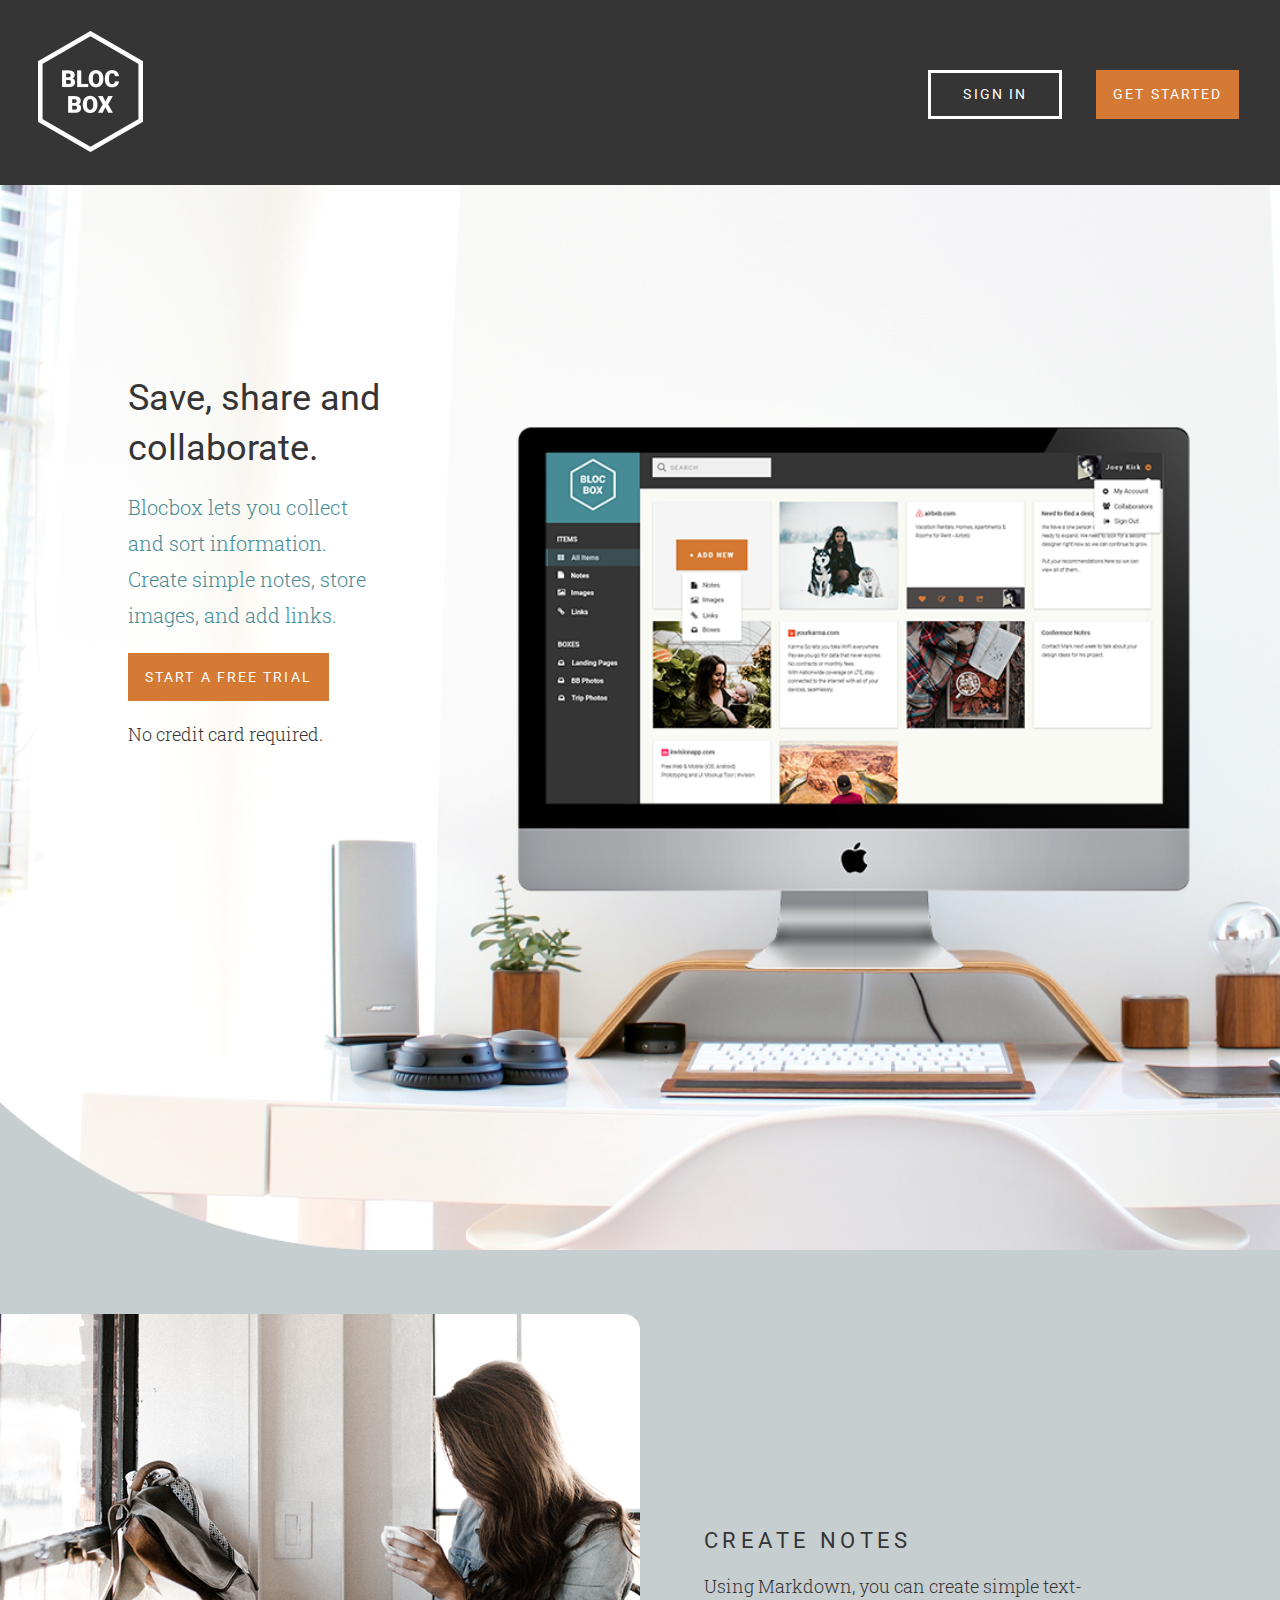
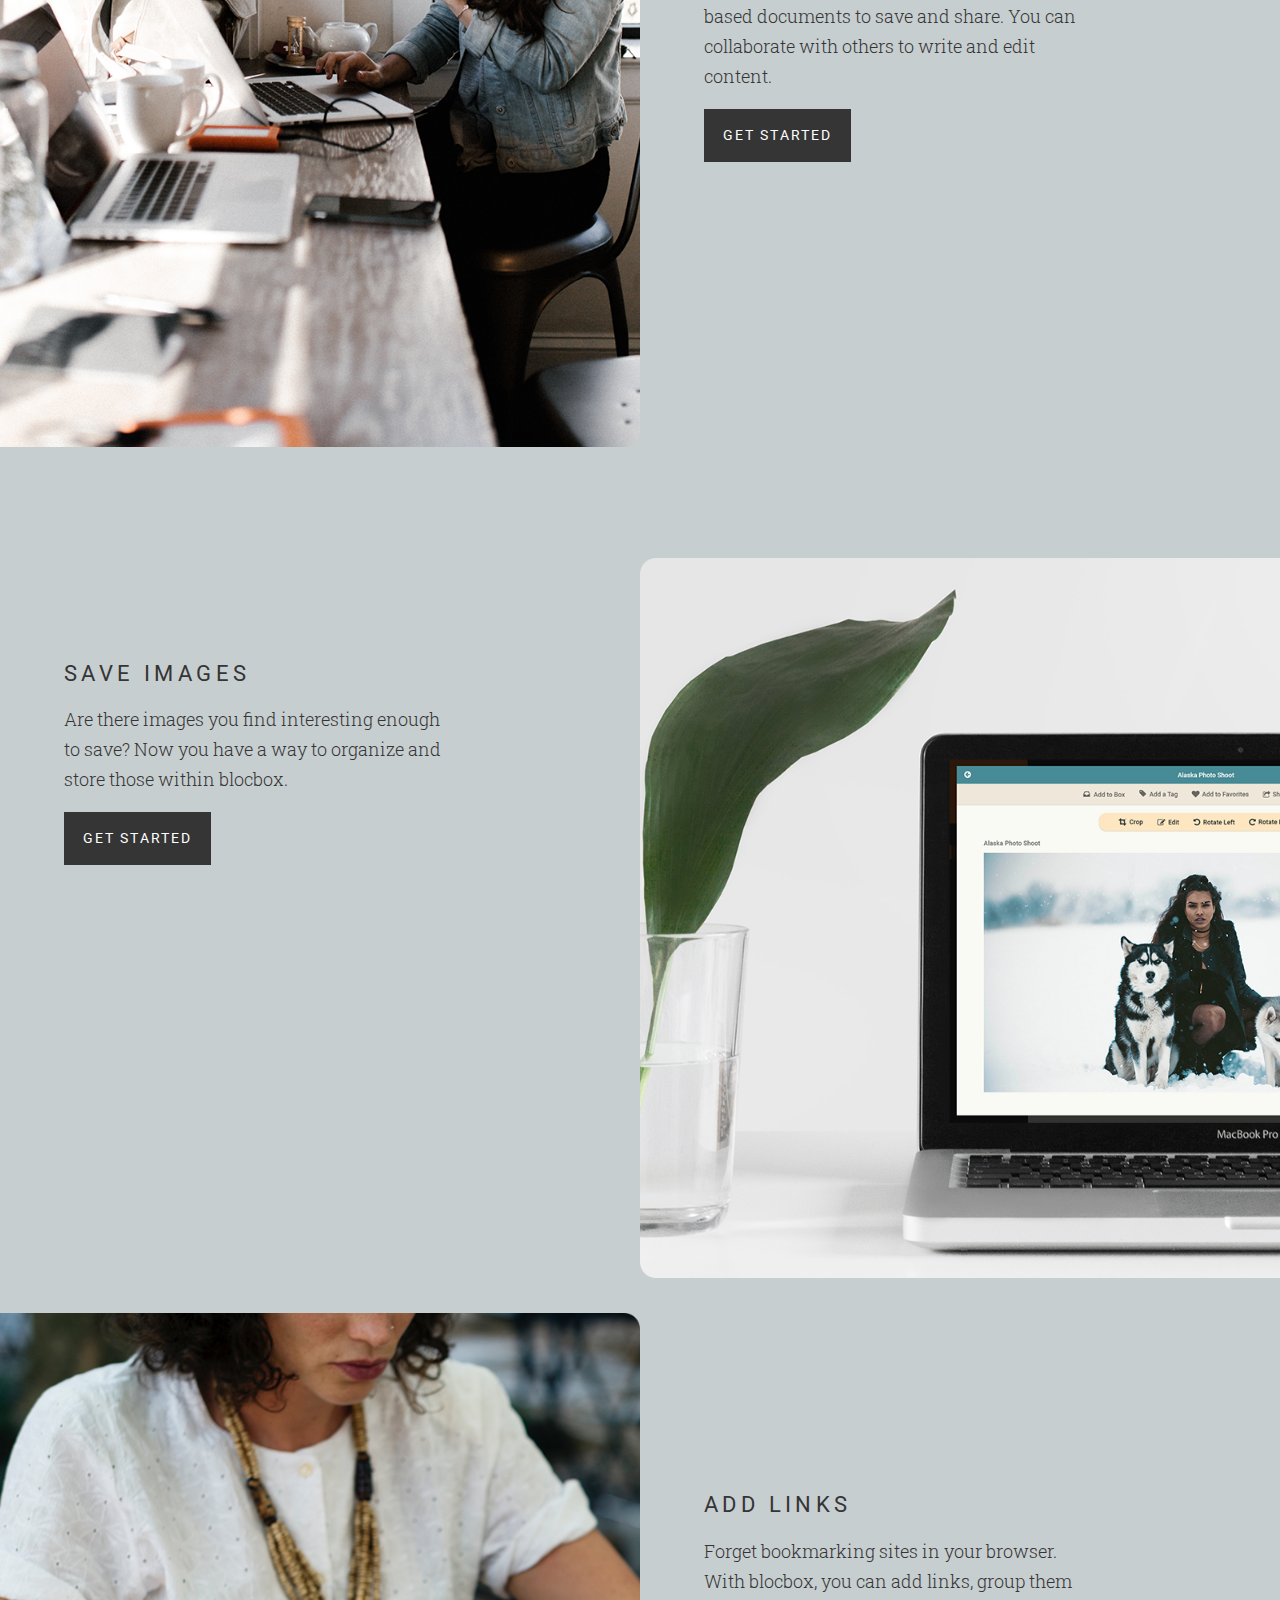
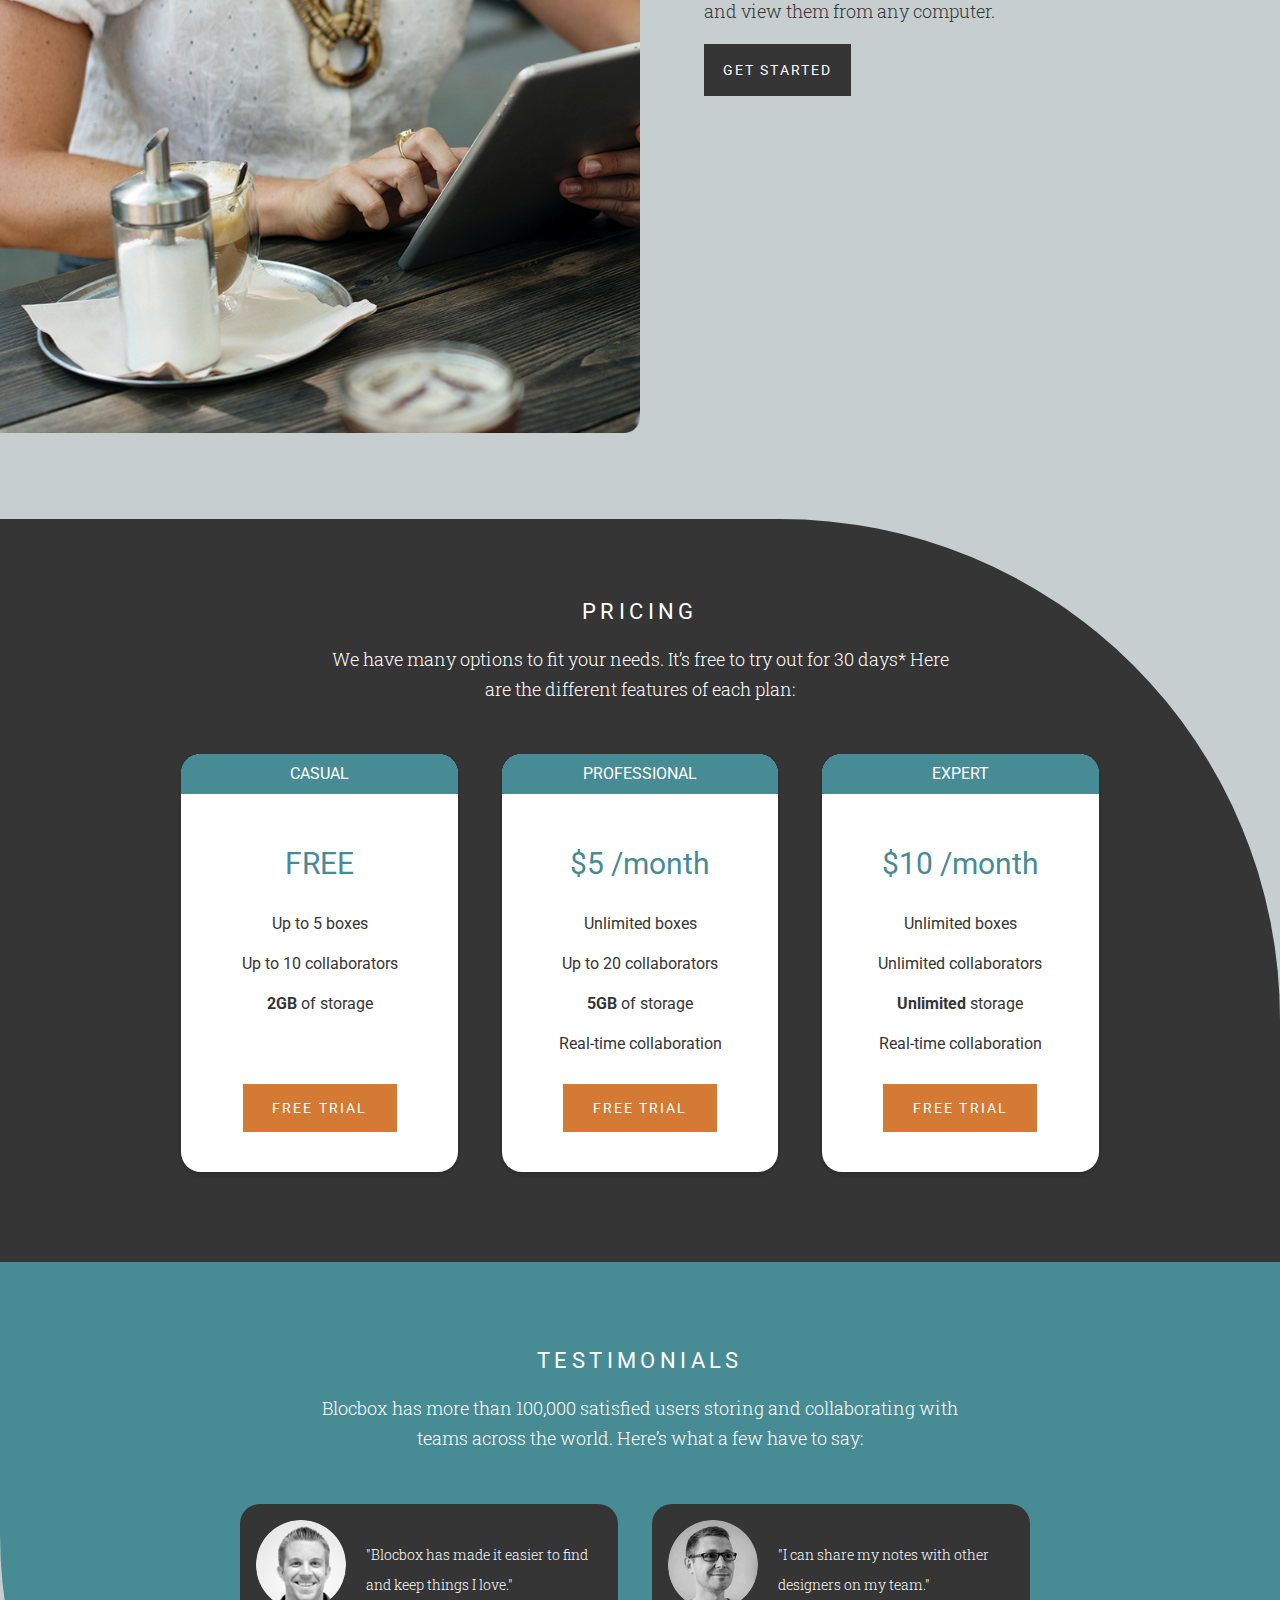
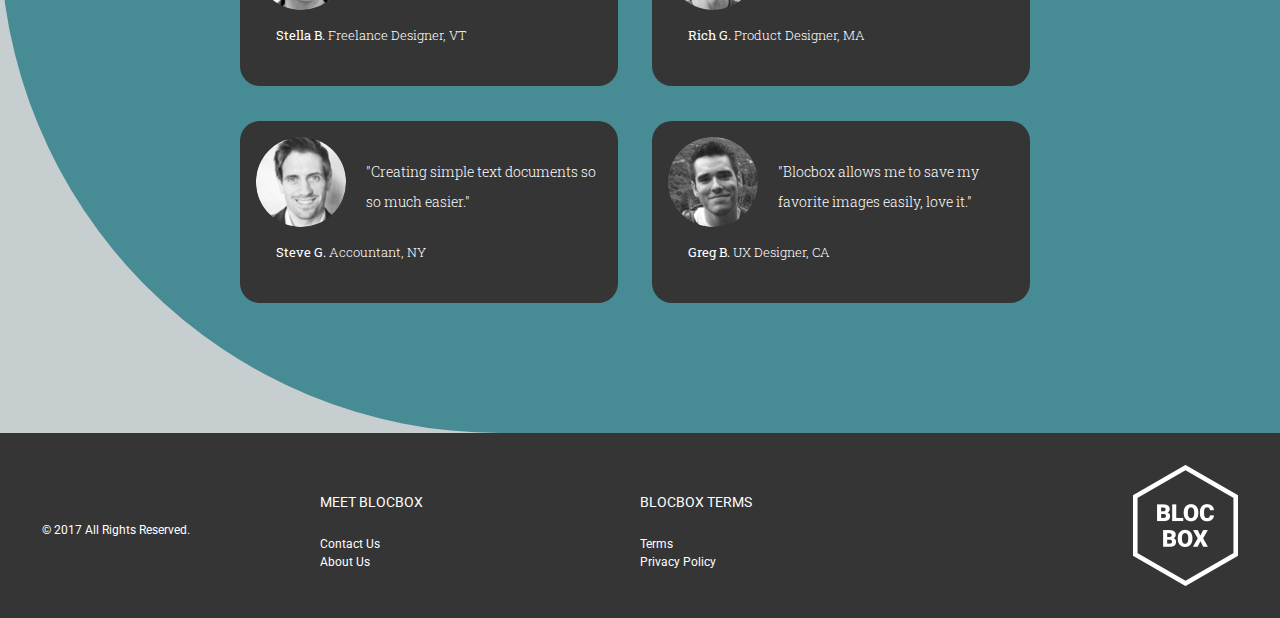
==== commit 04297917: "Final Push, Deploying Blocbox" ====
--- a/index.html
+++ b/index.html
@@ -163,14 +163,14 @@
       <!--Testimonials Steve G.-->     
           <div class="testi one-half">
             <img src="images/steve.png" alt="Avatar" style="width:90px">
-            <p class="saying">"Creating simple text documents couldn't be any easier."</p>
+            <p class="saying">"Creating simple text documents so so much easier."</p>
             <p class="name"><strong>Steve G.</strong> Accountant, NY</p>
           </div>
 
       <!--Testimonials Greg B.-->  
           <div class="testi one-half">
             <img src="images/Greg.png" alt="Avatar" style="width:90px">
-            <p class="saying">"Blocbox allows me to save my favorite images and links easily."</p>
+            <p class="saying">"Blocbox allows me to save my favorite images easily, love it."</p>
             <p class="name"><strong>Greg B.</strong> UX Designer, CA</p>
           </div>
         </ul>
@@ -184,7 +184,7 @@
     <div class="row">
 
       <!-- Footer Copyright-->
-        <div class="column"><h8 class="copyright-block">&copy; 2017 Blocbox All Rights Reserved.</h8></div>
+        <div class="column"><h8 class="copyright-block">&copy; 2017 All Rights Reserved.</h8></div>
         <div class="column"><h5>MEET BLOCBOX</h5>
            <ul>
              <li><a href="contactus.html"><h10>Contact Us</h10></a></li>
--- a/css/style.css
+++ b/css/style.css
@@ -134,7 +134,7 @@
    color:#353535;
  }
  header .btn {
-   margin: -125px 80px 0px 20px;
+   margin: -120px 2% 0px 0px;
    float:right;
  }
  header .btn:before,
@@ -155,7 +155,7 @@
    width: 20%;
  }
  header .site-logo {
-   margin-left: 60px;
+   margin-left: 3%;
    margin-top: 15px;
  }
 html, header nav.container {
@@ -276,7 +276,7 @@
    float: right;
    width: 50%;
    height: auto;
-   margin-top: 15%;
+   margin-top: 13%;
  }
  .save-images-text.one-half {
    padding-right:15px;
@@ -480,11 +480,11 @@
  }
  footer .copyright-block {
    float: left;
-   margin: 75px 0px 0px 15%;
+   margin: 75px 0px 0px 13%;
  }
  footer .logo {
    float: right;
-   margin: 20px 90px 0px 0px;
+   margin: 5% 13% 0px 0px;
    max-height: auto;
    max-width: auto;
  }
@@ -533,7 +533,7 @@
    max-width:96%;
    float:left;
    min-height: 1px;
-   margin:0 5% 20px;
+   margin:0 5% 0;
    position:relative;
    padding: 15% 0;
    max-height: 450px;
@@ -846,74 +846,54 @@
 
 
 /*MEDIA QUARIES*/
-@media (min-width: 768px) {
-   .container {
-     width: 750px;
-   }
- }
-
-
-@media (min-width: 992px) {
-   .container {
-     width: 970px;
-   }
-   .one-half {
-     width:46%;
-   }
-   .btn {
-     max-width: 70%;
-   }
-   .site-logo {
-     max-width: 30%;
-   }
-   .create-notes, .save-images, .add-links {
-     max-width: auto;
-     max-height: auto;
-   }
-   .one-third {
-     width:29.33333%;
-   }
-   .one-fourth {
-     width:21%;
-   }
-   .one-fifth {
-     width:17.6%;
-   }
-   .columns {
-    max-width:27%;
-   }
-}
-
 
  @media only screen and (max-width: 1000px) {
    .columns {
-    width: 50%;
-   }
-  }
+    width: 40%;
+   }
+   .save-images img {
+    width: 100%;
+    margin-top:16%;
+   }
+ }
 
 
  @media (min-width: 1200px) {
    .container {
      width: 1170px;
    }
-  }
-
- @media (min-width: 1900px) {
-  .container {
-    width: 1870px;
-  }
- }
-
-
- @media (max-width: 600px) {
-  .testi {
-      width: 100%;
-  }
-  .column {
-      width: 100%;
-  }
-}
-
+   .save-images img {
+    margin-top: 16%;
+   }
+  }
+
+@media (max-width: 1200px) {
+   .save-images img {
+    margin-top: 13%;
+  }
+ }
+
+
+@media (min-width:460px) {
+   .content {
+     padding:1.5em 1%;
+     float:right;
+     width:90%;
+     position: relative;
+   }
+   .content-item {
+     width:46%;
+     margin:0 2% 25px;
+     float:left;
+     display:block;
+   }
+   .pricing .columns {
+       width: 60%;
+   }
+   div.testi.one-half {
+      width: 50%;
+   }
+ }
 
  @media (max-width: 1080px) {
   header {
@@ -929,51 +909,46 @@
     margin: 10% 0 5% 20%;
     width: 60%;
   }
+  header .btn-trial-header:hover {
+   background:#e38f4d;
+   border: 3px solid #e38f4d;
+  }
   .create-notes img {
-       width: 100%;
-     }
-     .create-notes-text.one-half {
-       width: 60%;
-       text-align: center;
-       margin-left:20%;
-
-     }
-     .save-images img {
-       width: 100%;
-       margin: 0%;
-     }
-     .save-images-text.one-half {
-       width: 60%;
-       text-align: center;
-       margin-left:20%;
-     }
-     .add-links img {
-       width: 100%;
-       margin: 0%;
-     }
-     .add-links-text.one-half {
-       width:60%;
-       text-align: center;
-       margin-left:20%;
-     }
-}
-
-
-
- @media (min-width:460px) {
-   .content {
-     padding:1.5em 1%;
-     float:right;
-     width:90%;
-     position: relative;
-   }
-   .content-item {
-     width:46%;
-     margin:0 2% 25px;
-     float:left;
-     display:block;
-   }
- }
+    width: 100%;
+  }
+  .create-notes-text.one-half {
+    width: 60%;
+    text-align: center;
+    margin-left:20%;
+  }
+   .save-images img {
+    width: 100%;
+    margin: 0%;
+  }
+   .save-images-text.one-half {
+    width: 60%;
+    text-align: center;
+    margin-left:20%;
+  }
+    .add-links img {
+     width: 100%;
+     margin: 0%;
+  }
+    .add-links-text.one-half {
+     width:60%;
+     text-align: center;
+     margin-left:20%;
+  }
+    .column {
+     width: 100%;
+  }
+    .pricing .columns {
+     width: 40%;
+  }
+  div.testi.one-half {
+      width: 30%;
+   }
+}
 
 
  @media (min-width:768px) {
@@ -990,6 +965,15 @@
      width:31.33333%; 
      margin:0 1% 25px;
    }
+   .container {
+     width: 750px;
+   }
+   .pricing .columns {
+       width: 40%;
+   }
+   div.testi.one-half {
+      width: 30%;
+   }
  }
 
 
@@ -1000,9 +984,24 @@
    .search-field {
    float: left;
    background: #efefef;
-   margin: 3.2% 2%;
-   }
- }
+   margin: 3.1% 2%;
+   }
+   img.logo {
+       float:none;
+     }
+     div.column {
+       margin-left: 10%;
+     }
+     h8.copyright-block {
+       margin-left:0;
+     }
+     div.testi.one-half {
+      width: 30%;
+     }
+     div.testi.one-half {
+      width: 50%;
+     }
+   }
 
 
  @media (min-width:992px) {
@@ -1050,11 +1049,34 @@
   .hamburger {
     display:none;
   }
+   .container {
+     width: 970px;
+   }
+   .one-half {
+     width:46%;
+   }
+   .btn {
+     max-width: 70%;
+   }
+   .site-logo {
+     max-width: 100%;
+   }
+   .one-third {
+     width:29.33333%;
+   }
+   .one-fourth {
+     width:21%;
+   }
+   .one-fifth {
+     width:17.6%;
+   }
+   .columns {
+    max-width:27%;
+   }
  }
 
  
- @media (max-width: 640px) 
- {
+ @media (max-width: 640px) {
      .header p, .settings-image
      {
        display: none;
@@ -1078,21 +1100,59 @@
        float:none;
        margin: 2% 0% 0% -3%;
        text-align: center;
-       display: inline-block;
-     }
-     nav.container {
-       max-height: 250px;
+       display:flex;
+       justify-content: center;
+       padding-bottom: 6%;
+     }
+     header nav ul {
+       margin-left: -6.5%;
+     }
+     header .site-logo {
+       margin-left: -3%;
      }
      img.logo {
        float:none;
      }
+     li.btn-outline {
+       color: #FFFFFF;
+       font-weight: 400;
+       text-decoration: none;
+       text-align: center;
+       padding: 14px 16px;
+       background: #353535;
+       border: 3px solid #353535;
+       display: inline-block;
+       min-width: 100px;
+       box-shadow: 1px 0% 3px 20% #000000;
+     }
+     li.btn-outline:hover {
+       background:#484545;
+       border: 3px solid #484545;
+     }
+     header nav ul > li.btn-outline {
+       padding: 12px 14px;
+       text-align: center;
+       border: 3px solid #353535;
+       font-weight: 400;
+       min-width: 100px;
+       position:relative;
+       display: inline-block;
+       box-shadow: 1px 0% 3px 20% #000000;
+       margin: 34px 15px 0px;
+     }
      div.column {
        margin-left: 10%;
      }
      div.site-logo {
-       margin-left: 10%;
+       display:flex;
+       justify-content: center;
+       padding: 3px;
      }
      h8.copyright-block {
        margin-left:0;
+     }
+     div.testi.one-half {
+      width: 50%;
+     }
    }
  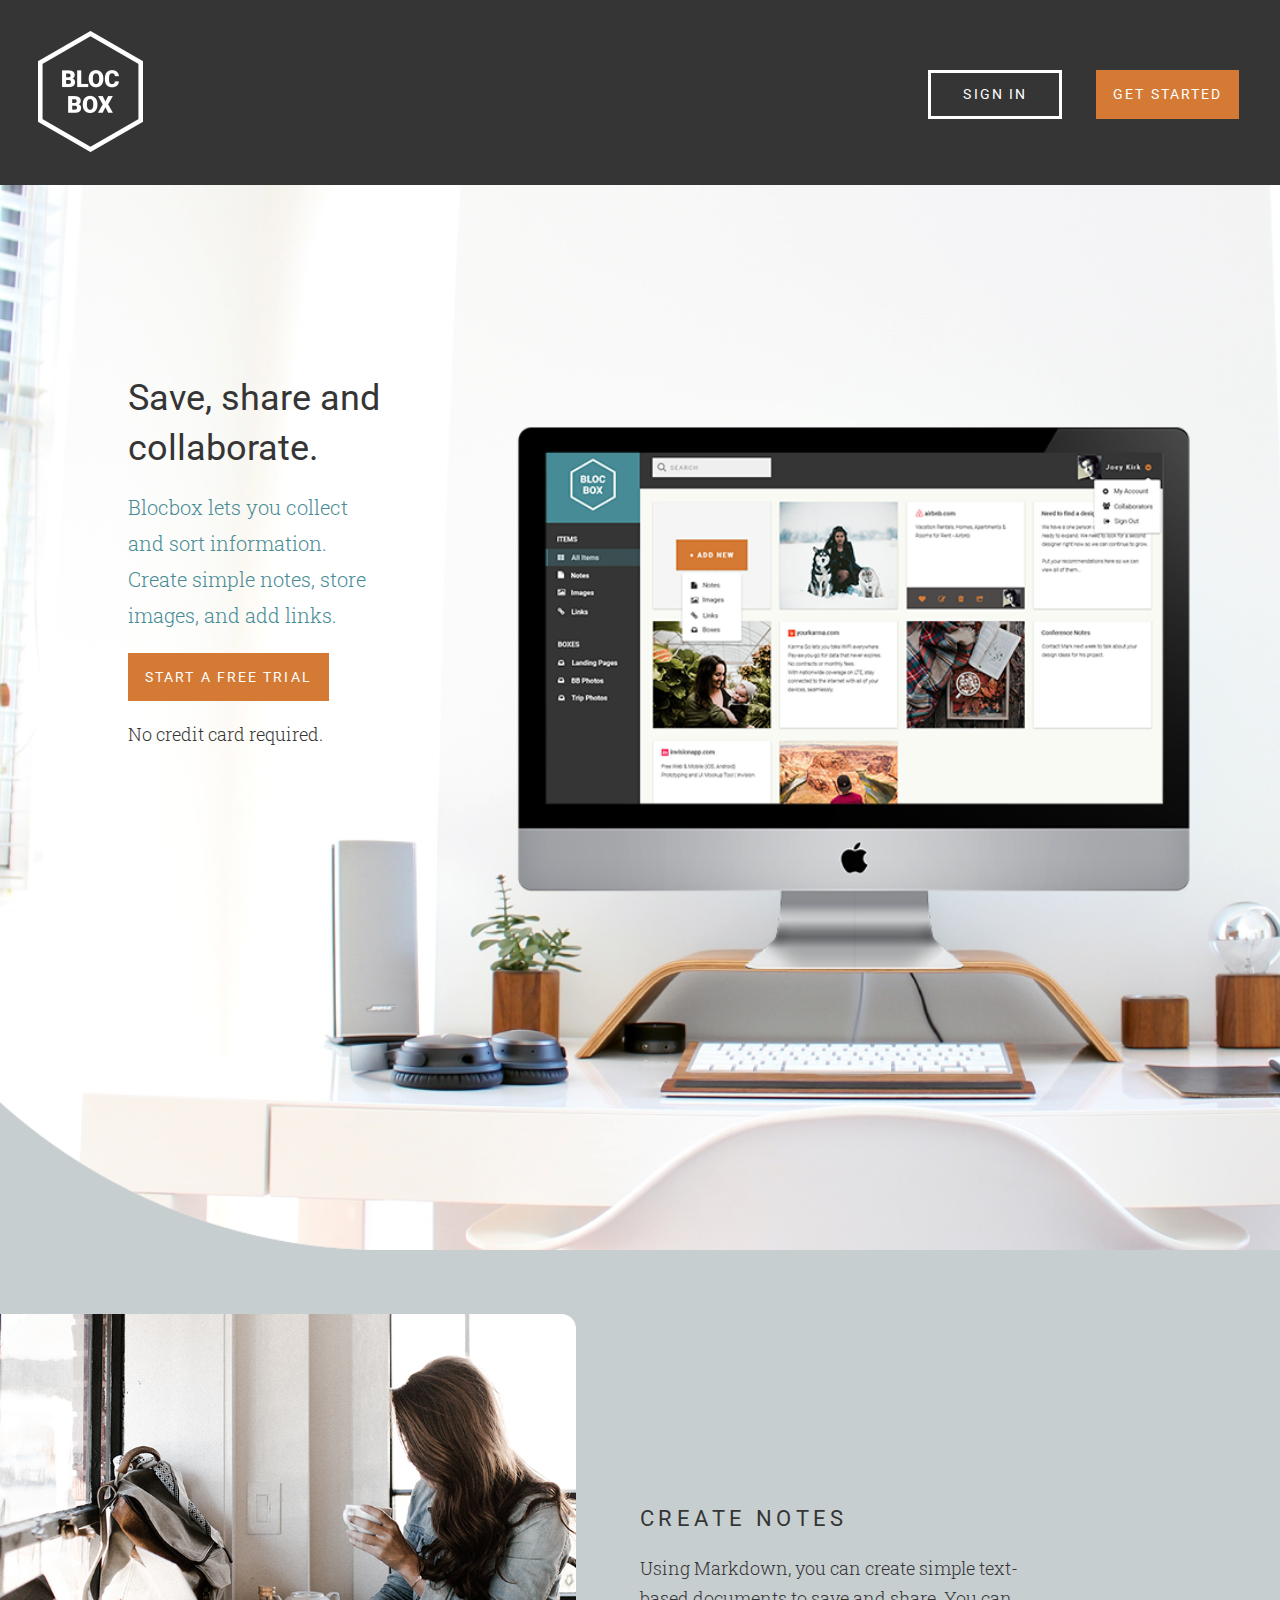
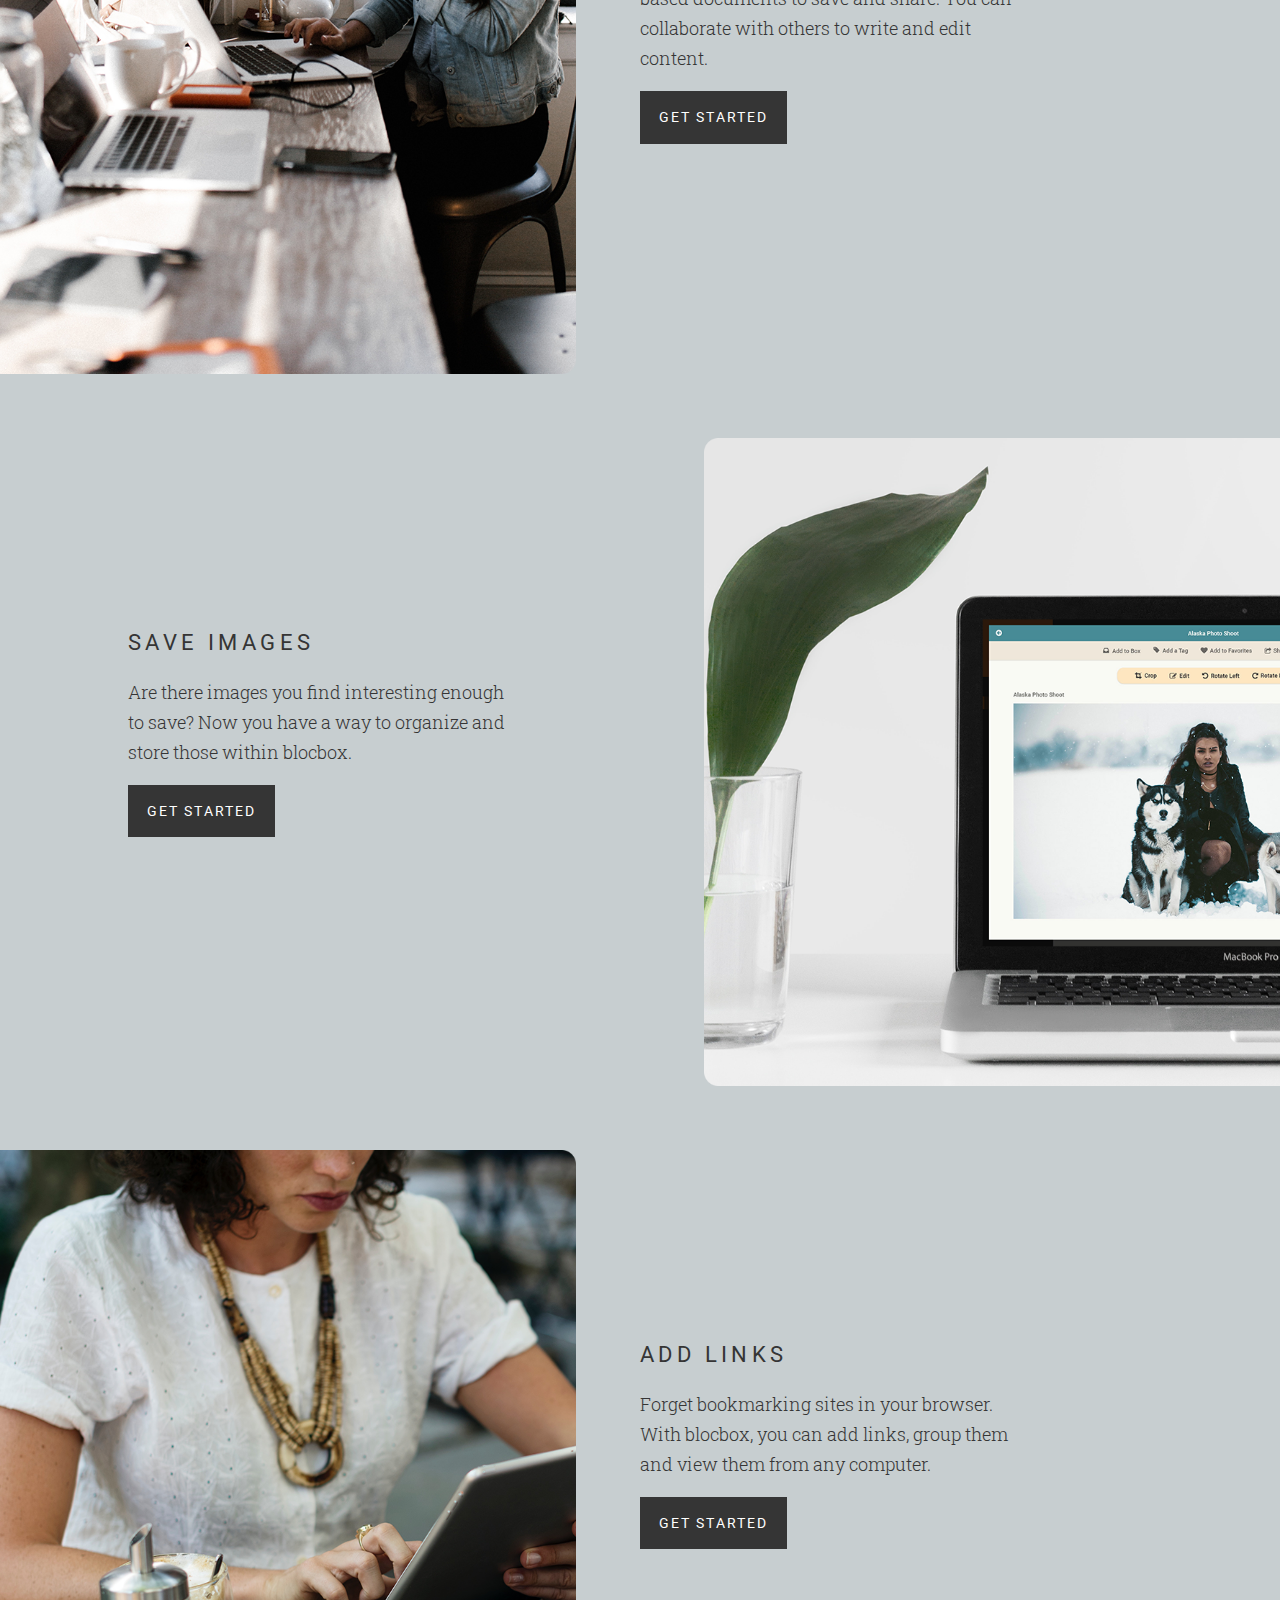
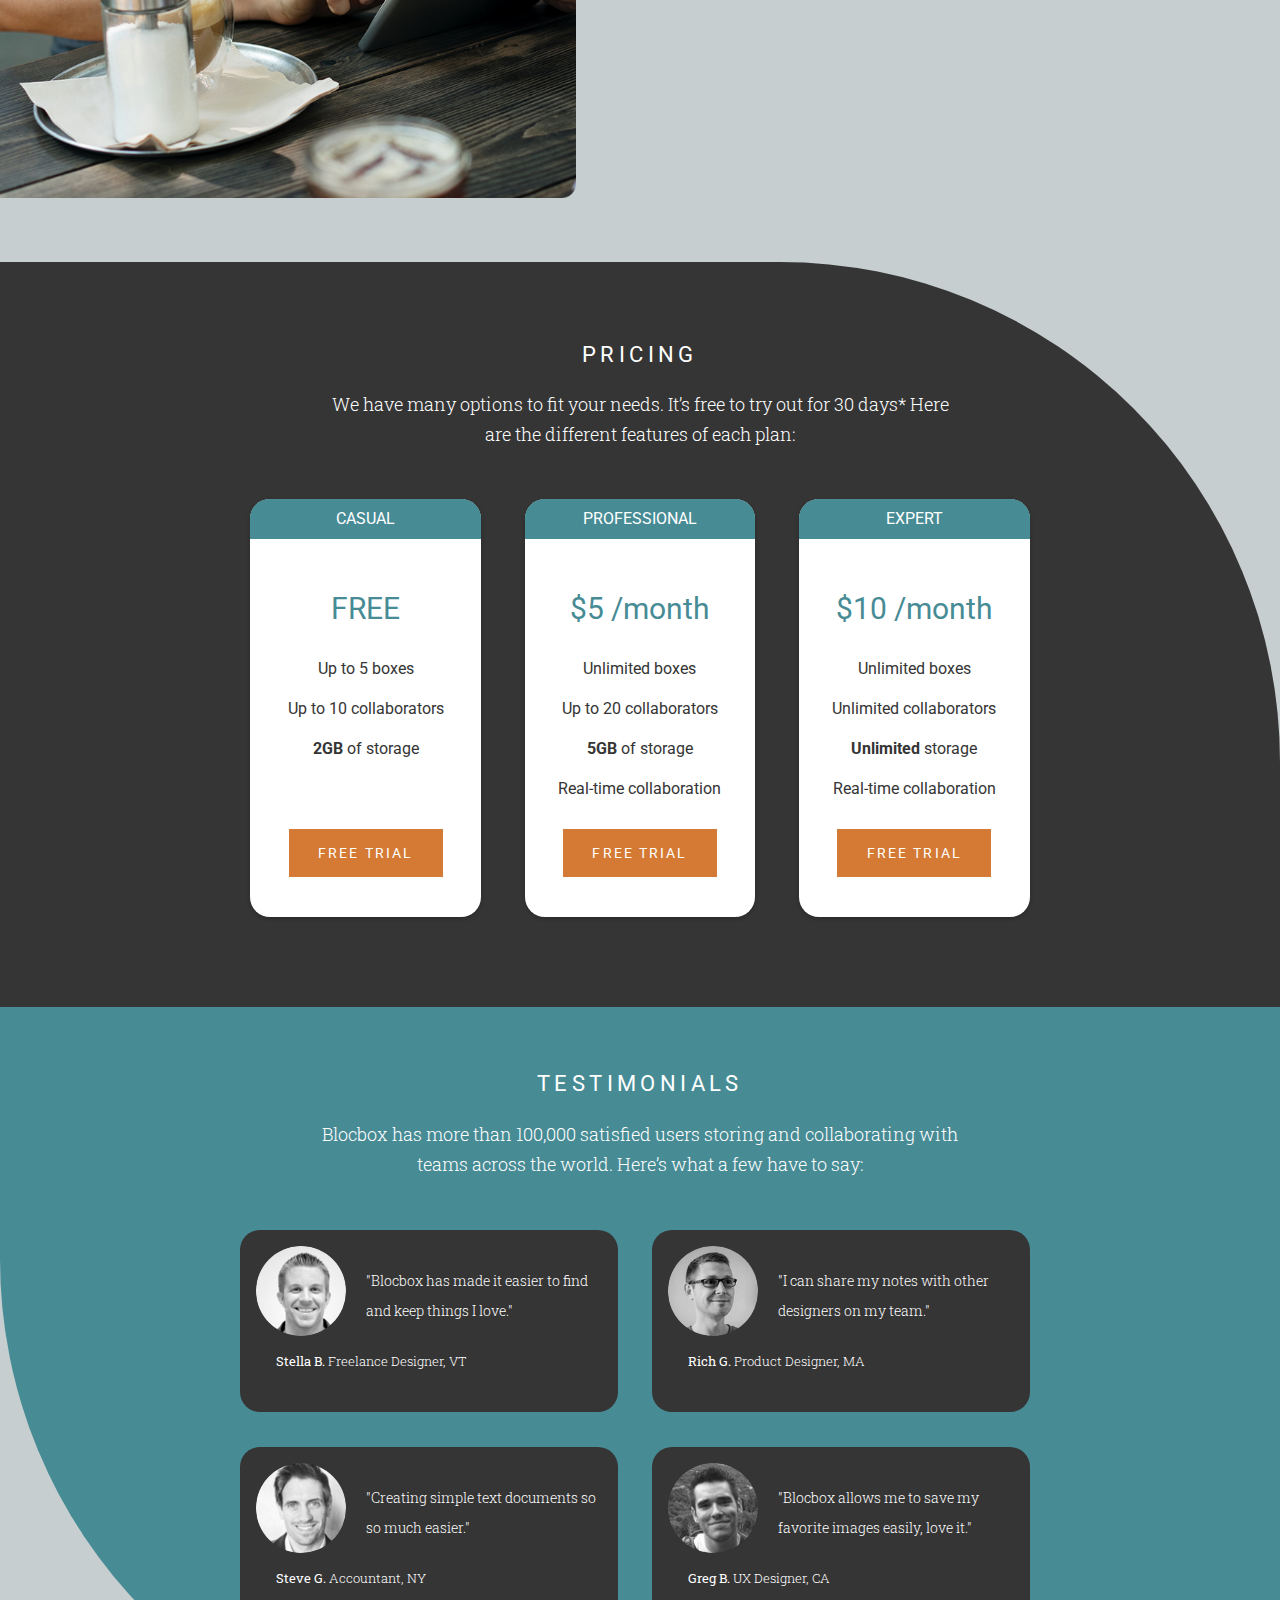
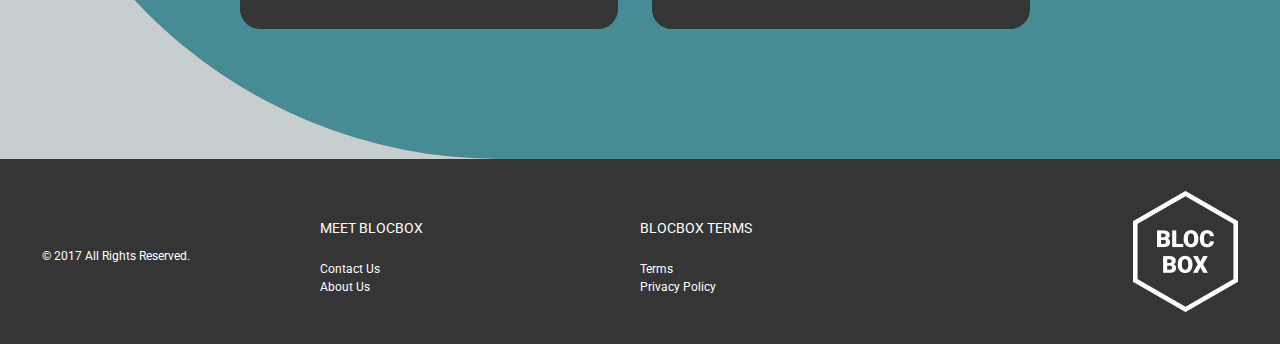
==== commit d6defb67: "Final Push, Deploying Blocbox" ====
--- a/index.html
+++ b/index.html
@@ -52,35 +52,50 @@
       <ul class="container">
 
     <!--Create Notes -->
+      <div class="create">
+          
         <div class="create-notes">
           <img src="images/create-notes.png" alt="Create Notes" />
-        </div>
-        <div class="create-notes-text one-half">
-          <h3>CREATE NOTES</h3>
-          <p>Using Markdown, you can create simple text­based documents to save and share. You can collaborate with others to write and edit content.</p>
-          <a href="signup.html" class="btn-brown"><h7>GET STARTED</h7></a>
-        </div>
+        </div> 
+
+        <div class="create-notes-text">
+            <h3>CREATE NOTES</h3>
+            <p>Using Markdown, you can create simple text­based documents to save and share. You can collaborate with others to write and edit content.</p>
+            <a href="signup.html" class="btn-brown"><h7>GET STARTED</h7></a>
+        </div>
+
+      </div>
 
     <!--Save Images -->
+      <div class="save">
+        
         <div class="save-images">
-           <img src="images/save-images.png" alt="Save Images" />
-        </div>
-        <div class="save-images-text one-half">
-          <h3>SAVE IMAGES</h3>
-          <p>Are there images you find interesting enough to save? Now you have a way to organize and store those within blocbox.</p>
-          <a href="signup.html" class="btn-brown"><h7>GET STARTED</h7></a>
-        </div>    
+            <img src="images/save-images.png" alt="Save Images" />
+        </div>
+
+        <div class="save-images-text">
+            <h3>SAVE IMAGES</h3>
+            <p>Are there images you find interesting enough to save? Now you have a way to organize and store those within blocbox.</p>
+            <a href="signup.html" class="btn-brown"><h7>GET STARTED</h7></a>
+          </div>
+
+      </div>
 
     <!--Add Links -->
+      <div class="add">
+
         <div class="add-links">
           <img src="images/add-links.png" alt="Add Links" />
-        <div>
-        <div class="add-links-text one-half">
+        </div>
+
+        <div class="add-links-text">
           <h3>ADD LINKS</h3>
           <p>Forget bookmarking sites in your browser. With blocbox, you can add links, group them and view them from any computer.</p>
           <a href="signup.html" class="btn-brown"><h7>GET STARTED</h7></a>
         </div>
- 
+
+      </div>
+
       </ul>
     </section>
 
--- a/css/style.css
+++ b/css/style.css
@@ -27,7 +27,7 @@
    font-size: 22px;
    font-weight: 400;
    letter-spacing: 0.2em;
-   margin-bottom: 5px;
+   margin-top: 0;
  }
  h5 {
    font-family: 'Roboto', sans-serif;
@@ -259,55 +259,79 @@
  /* Create Notes Benefit */
  .create-notes img {
    float: left;
-   width: 50%;
    height: auto;
- }
- .create-notes-text.one-half {
-   padding-right:15px;
-   padding-left:40px;
+   width: 45%;
+ }
+ .create-notes-text {
+  padding-right:10%;
+  padding-left:5%;
+  padding-top: 15%;
+  position: relative;
+  width: 30%;
+  height: auto;
+  display: inline-block;
+  vertical-align: middle;
+ }
+ .create {
+   display: inline-block;
+   position: relative;
+   width: 100%;
+ }
+
+ /* Save Images Benefit */
+ .save-images img {
+   float: right;
+   height: auto;
+   width: 45%;
+   
+ }
+ .save-images-text {
+   padding-left:10%;
+   padding-right:5%;
+   padding-top: 15%;
    position: relative;
    width: 30%;
    height: auto;
- }
-
-
- /* Save Images Benefit */
- .save-images img {
-   float: right;
-   width: 50%;
-   height: auto;
-   margin-top: 13%;
- }
- .save-images-text.one-half {
-   padding-right:15px;
-   padding-left:40px;
-   position: relative;
-   width: 30%;
-   height: auto;
+   display: inline-block;
+   vertical-align: middle;
+ }
+ .save {
+  display: inline-block;
+  position: relative;
+  width: 100%;
+  margin-top: 5%;
  }
  
 
  /* Add Links Benefit */
  .add-links img {
    float: left;
-   width: 50%;
    height: auto;
-   margin-top: 20%;
- }
- .add-links-text.one-half {
-   padding-right:15px;
-   padding-left:40px;
+   width: 45%;
+   
+ }
+ .add-links-text {
+   padding-right:10%;
+   padding-left:5%;
+   padding-top: 15%;
    position: relative;
    width:30%;
    height: auto;
- }
-
+   display: inline-block;
+   vertical-align: middle;
+ }
+ .add {
+  display: inline-block;
+  position: relative;
+  width: 100%;
+  margin-top: 5%;
+}
 
 /* PRICING */
 /* Three pricing columns of equal width for pricing boxes */
 .columns {
   display: inline-block;
-  width: 30%;
+  width: 18%;
   margin: 10px 20px;  
   background: #FFFFFF;
   box-shadow: 0px 2px 4px 0px rgba(0,0,0,0.20);
@@ -321,7 +345,7 @@
   display: inline-block;
   margin: 20px auto;
   margin-bottom:80px;
-  width: 80%;
+  width: 100%;
 }
 
 /* Style for the list */
@@ -530,14 +554,10 @@
    clear: both;
  }
  .benefits .one-half {
-   max-width:96%;
-   float:left;
-   min-height: 1px;
-   margin:0 5% 0;
+   width:50%;
+   display: inline-block;
    position:relative;
-   padding: 15% 0;
-   max-height: 450px;
- } 
+} 
  li.testimonials-bg.one-half {
   max-width:96%;
   display: inline-block;
@@ -851,10 +871,6 @@
    .columns {
     width: 40%;
    }
-   .save-images img {
-    width: 100%;
-    margin-top:16%;
-   }
  }
 
 
@@ -862,16 +878,8 @@
    .container {
      width: 1170px;
    }
-   .save-images img {
-    margin-top: 16%;
-   }
   }
 
-@media (max-width: 1200px) {
-   .save-images img {
-    margin-top: 13%;
-  }
- }
 
 
 @media (min-width:460px) {
@@ -886,9 +894,6 @@
      margin:0 2% 25px;
      float:left;
      display:block;
-   }
-   .pricing .columns {
-       width: 60%;
    }
    div.testi.one-half {
       width: 50%;
@@ -913,43 +918,16 @@
    background:#e38f4d;
    border: 3px solid #e38f4d;
   }
-  .create-notes img {
-    width: 100%;
+  .column {
+   width: 100%;
   }
-  .create-notes-text.one-half {
-    width: 60%;
-    text-align: center;
-    margin-left:20%;
-  }
-   .save-images img {
-    width: 100%;
-    margin: 0%;
-  }
-   .save-images-text.one-half {
-    width: 60%;
-    text-align: center;
-    margin-left:20%;
-  }
-    .add-links img {
-     width: 100%;
-     margin: 0%;
-  }
-    .add-links-text.one-half {
-     width:60%;
-     text-align: center;
-     margin-left:20%;
-  }
-    .column {
-     width: 100%;
-  }
-    .pricing .columns {
-     width: 40%;
+  .pricing .columns {
+   width: 25%;
   }
   div.testi.one-half {
-      width: 30%;
-   }
-}
-
+   width: 30%;
+   }
+} 
 
  @media (min-width:768px) {
    .content {
@@ -968,14 +946,23 @@
    .container {
      width: 750px;
    }
-   .pricing .columns {
-       width: 40%;
-   }
    div.testi.one-half {
-      width: 30%;
-   }
- }
-
+    width: 30%;
+   }
+ }
+ 
+
+@media (max-width: 460px) {
+  .pricing .columns {
+    width: 100%;
+   }
+  div.columns-group {
+    display: inline-block;
+    margin: 20px auto;
+    margin-bottom: 80px;
+    width: 100%;
+   }
+}
 
  @media (max-width: 992px) {
    .settings.dropit {
@@ -989,18 +976,83 @@
    img.logo {
        float:none;
      }
-     div.column {
+  div.column {
        margin-left: 10%;
      }
-     h8.copyright-block {
+  h8.copyright-block {
        margin-left:0;
      }
-     div.testi.one-half {
-      width: 30%;
-     }
-     div.testi.one-half {
+  div.testi.one-half {
       width: 50%;
      }
+  .create-notes img {
+      float: left;
+      height: auto;
+      width: 100%;
+    }
+  .create-notes-text {
+     position: relative;
+     padding-top: 10%;
+     padding-bottom: 5%;
+     width: 50%;
+     height: auto;
+     display: inline-block;
+     vertical-align: middle;
+     text-align: center;
+    }
+  .create {
+      display: inline-block;
+      position: relative;
+      width: 100%;
+      text-align: center;
+    }
+  .save-images img {
+      float: right;
+      height: auto;
+      width: 100%;
+    }
+  .save-images-text {
+      position: relative;
+      width: 50%;
+      height: auto;
+      display: inline-block;
+      vertical-align: middle;
+      text-align: center;
+      padding-top: 10%;
+      padding-bottom: 5%;
+    }
+  .save {
+     display: inline-block;
+     position: relative;
+     width: 100%;
+     margin-top: 5%;
+     text-align: center;
+    }
+  .add-links img {
+      float: left;
+      height: auto;
+      width: 100%;
+    }
+  .add-links-text {
+      position: relative;
+      width:50%;
+      height: auto;
+      display: inline-block;
+      vertical-align: middle;
+      text-align: center;
+      padding-top: 10%;
+      padding-bottom: 5%;
+    }
+  .add {
+     display: inline-block;
+     position: relative;
+     width: 100%;
+     margin-top: 5%;
+     text-align: center;
+   }
+   .pricing .columns {
+    width: 30%;
+   }
    }
 
 
@@ -1064,12 +1116,6 @@
    .one-third {
      width:29.33333%;
    }
-   .one-fourth {
-     width:21%;
-   }
-   .one-fifth {
-     width:17.6%;
-   }
    .columns {
     max-width:27%;
    }
@@ -1094,7 +1140,13 @@
        top: 2.5%;
      }
      .pricing .columns {
-       width: 70%;
+       width: 55%;
+     }
+     div.columns-group {
+      display: inline-block;
+      margin: 20px auto;
+      margin-bottom: 80px;
+      width: 100%;
      }
      header .btn {
        float:none;
